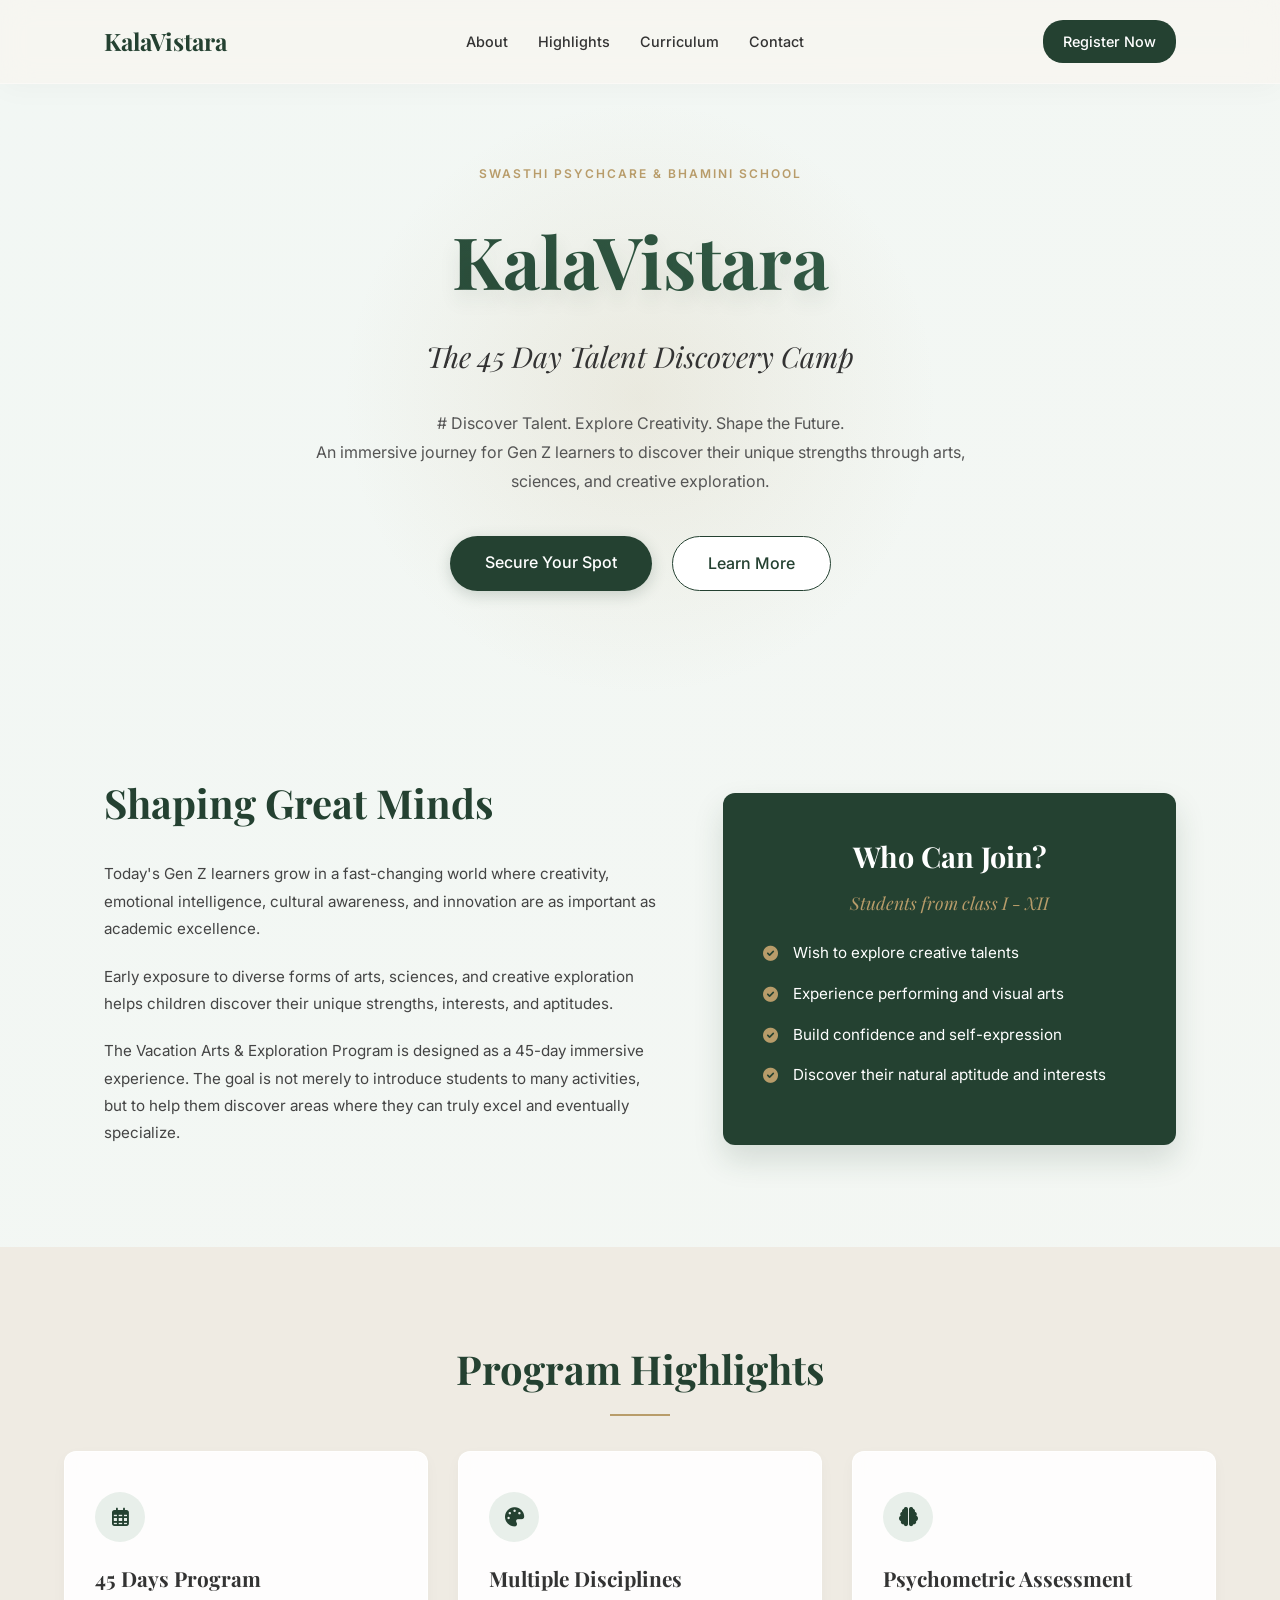
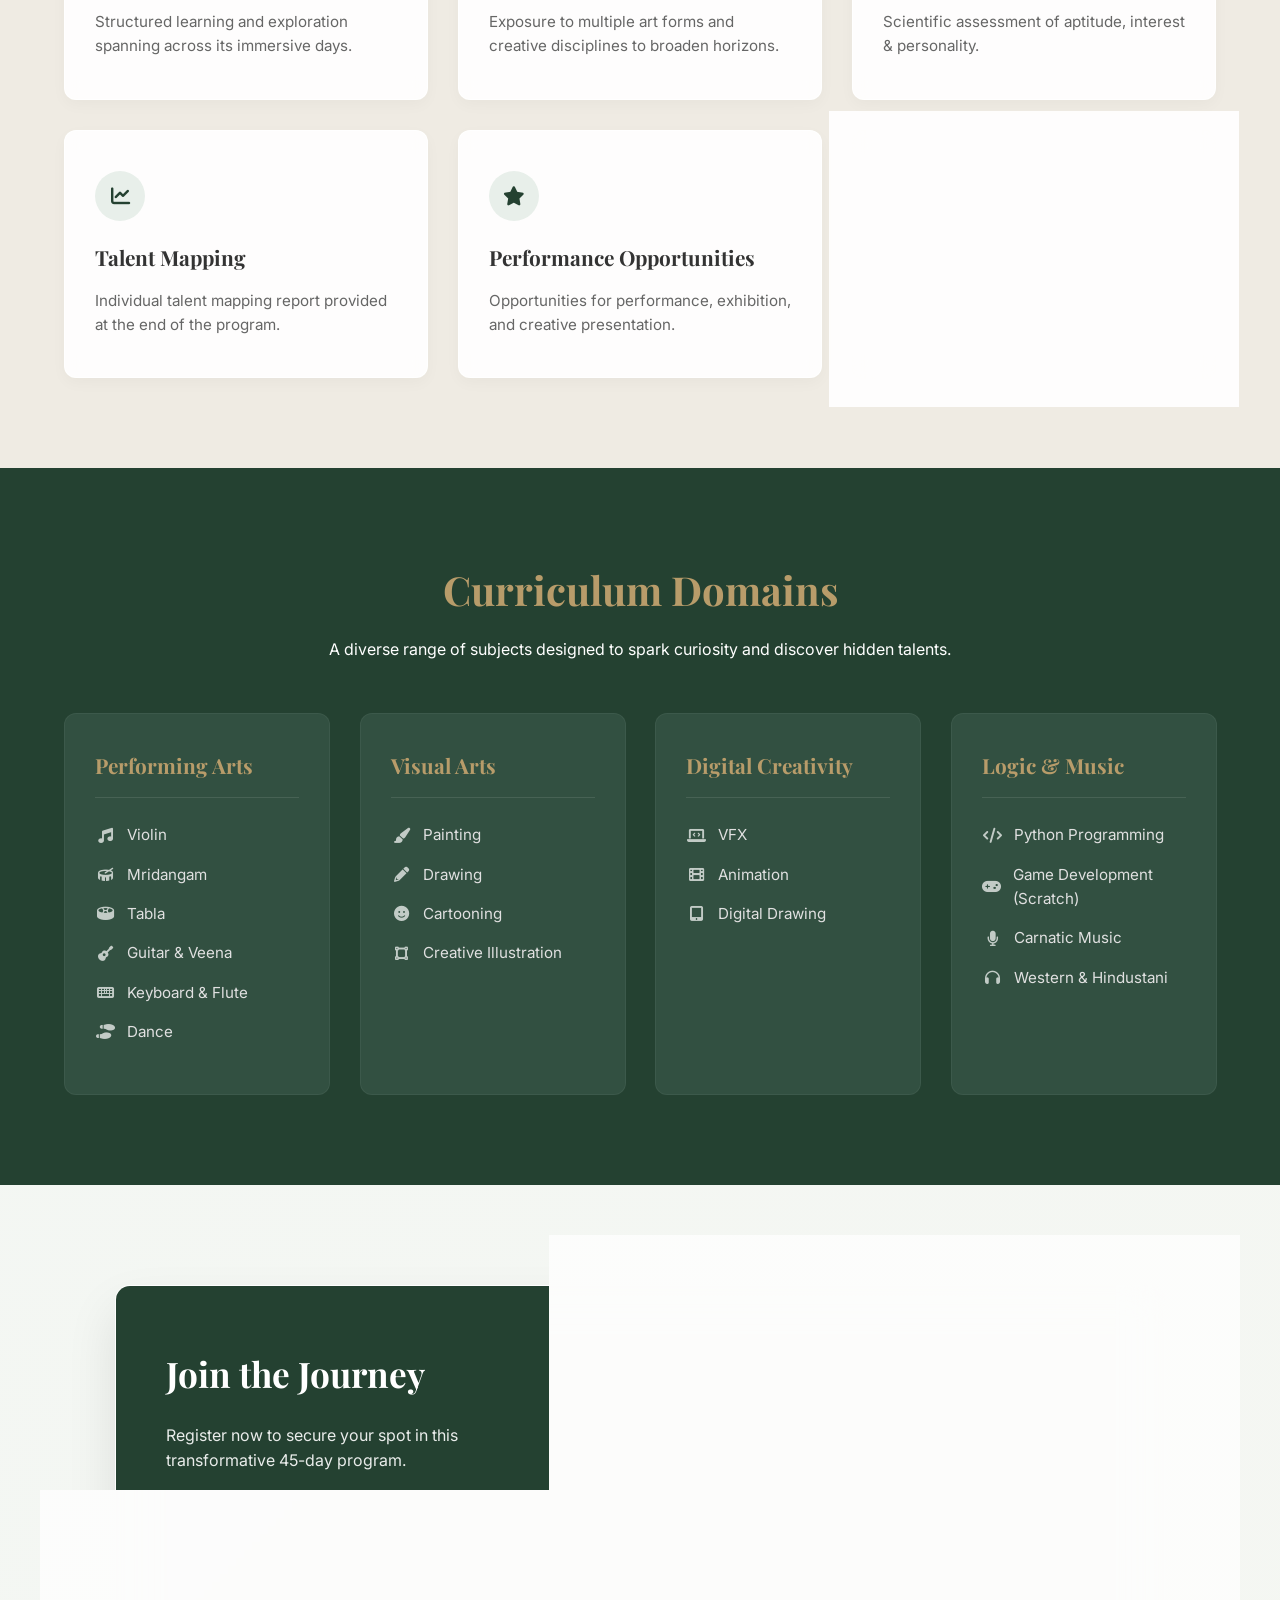
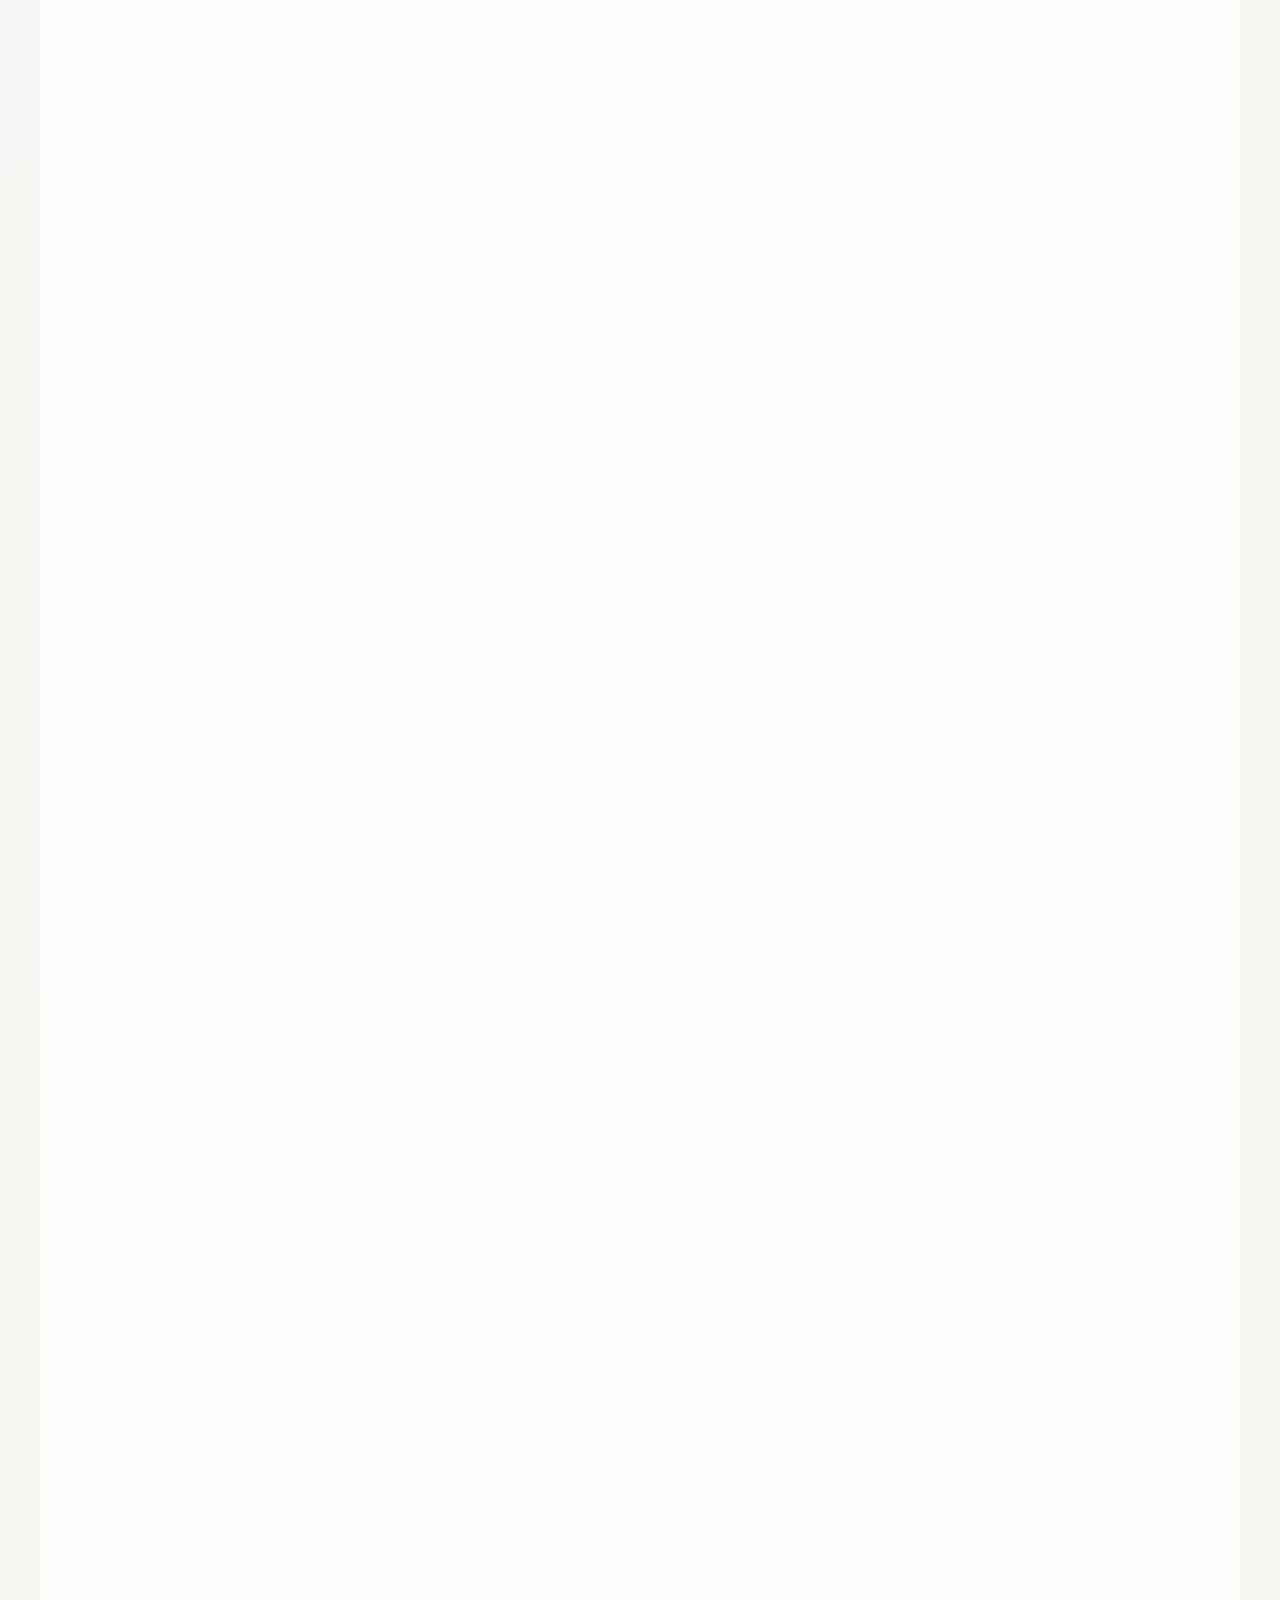
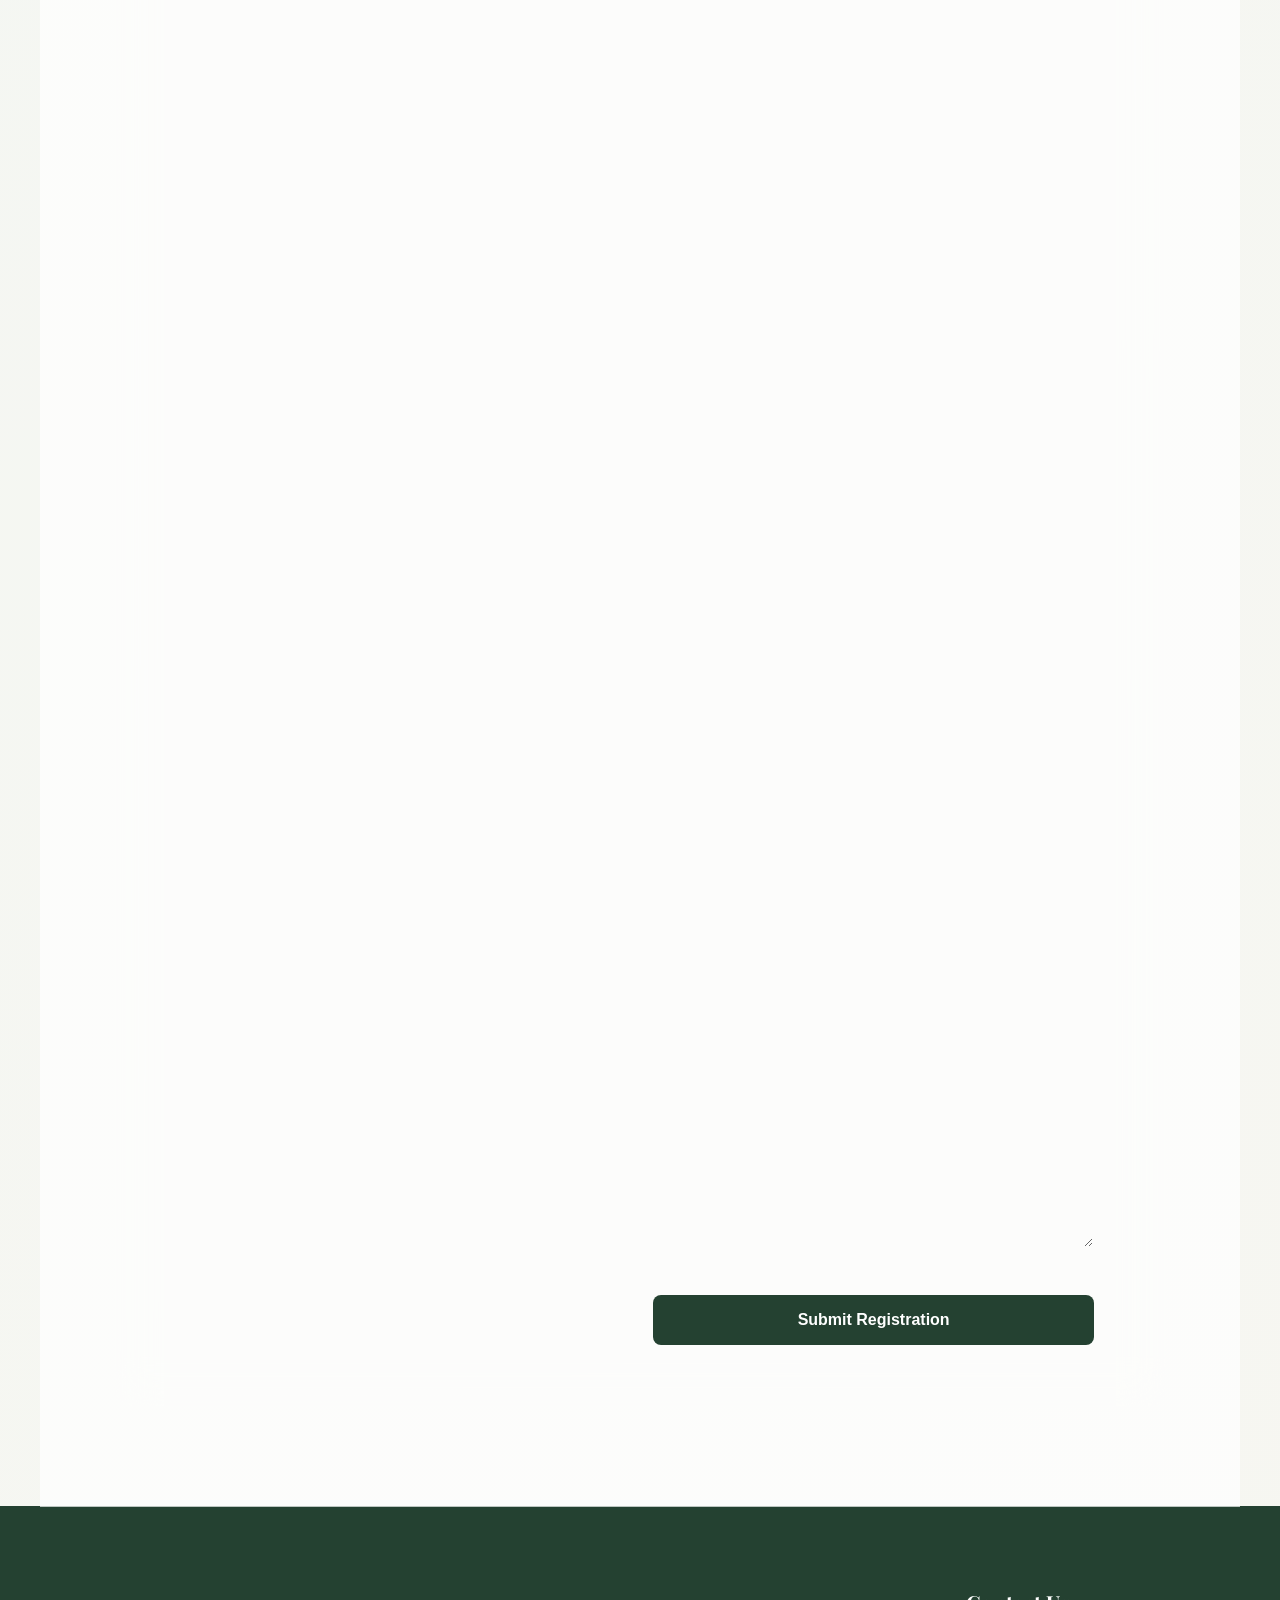
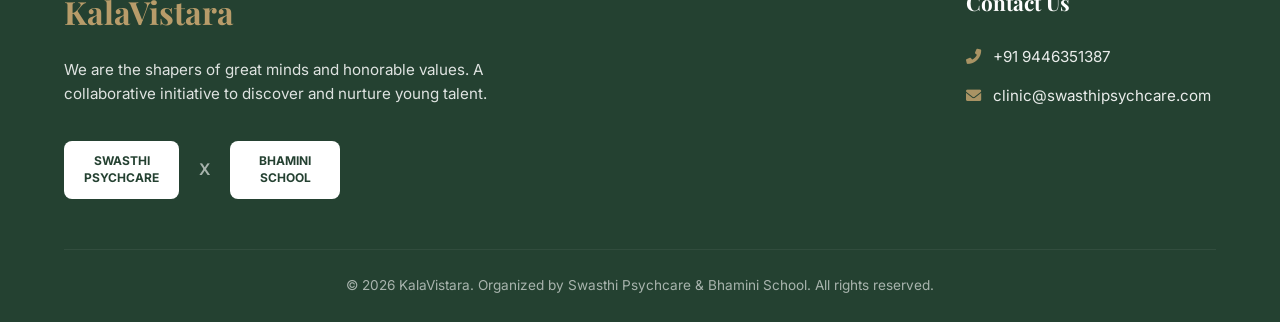
==== kalavistara.html @ 25999576 "added kalavistara registrationj" ====
<!DOCTYPE html>
<html lang="en">

<head>
    <meta charset="UTF-8">
    <meta name="viewport" content="width=device-width, initial-scale=1.0">
    <title>KalaVistara | Talent Discovery Camp</title>
    <link rel="stylesheet" href="style.css">
    <link rel="stylesheet" href="kalavistara.css">
    <link rel="stylesheet" href="premium.css">
    <link
        href="https://fonts.googleapis.com/css2?family=Playfair+Display:italic,wght@0,700;1,700&family=Inter:wght@400;500;600&display=swap"
        rel="stylesheet">
    <link rel="stylesheet" href="https://cdnjs.cloudflare.com/ajax/libs/font-awesome/6.0.0/css/all.min.css">
    <!-- AOS CSS -->
    <link href="https://unpkg.com/aos@2.3.1/dist/aos.css" rel="stylesheet">
</head>

<body>

    <!-- Header -->
    <header class="kv-header" data-aos="fade-down" data-aos-duration="800">
        <div class="kv-nav-container">
            <a href="/home" class="kv-logo" style="text-decoration: none;">KalaVistara</a>
            <nav class="kv-nav-links">
                <a href="#about">About</a>
                <a href="#highlights">Highlights</a>
                <a href="#curriculum">Curriculum</a>
                <a href="#contact">Contact</a>
            </nav>
            <a href="#register" class="kv-register-btn">Register Now</a>
        </div>
    </header>

    <!-- Hero Section -->
    <section class="kv-hero">
        <div class="kv-hero-content" data-aos="zoom-out" data-aos-duration="1500">
            <p class="kv-subtitle-small">SWASTHI PSYCHCARE & BHAMINI SCHOOL</p>
            <h1 class="kv-title">KalaVistara</h1>
            <p class="kv-subtitle">The 45 Day Talent Discovery Camp</p>
            <p class="kv-description">
                # Discover Talent. Explore Creativity. Shape the Future.<br>
                An immersive journey for Gen Z learners to discover their unique strengths through arts, sciences, and
                creative exploration.
            </p>
            <div class="kv-hero-buttons">
                <a href="#register" class="kv-btn-primary">Secure Your Spot</a>
                <a href="#about" class="kv-btn-secondary">Learn More</a>
            </div>
        </div>
    </section>

    <!-- Shaping Great Minds & Who Can Join -->
    <section id="about" class="kv-about-section">
        <div class="kv-about-text" data-aos="fade-right" data-aos-duration="1000">
            <h2>Shaping Great Minds</h2>
            <p>Today's Gen Z learners grow in a fast-changing world where creativity, emotional intelligence, cultural
                awareness, and innovation are as important as academic excellence.</p>
            <p>Early exposure to diverse forms of arts, sciences, and creative exploration helps children discover their
                unique strengths, interests, and aptitudes.</p>
            <p>The Vacation Arts & Exploration Program is designed as a 45-day immersive experience. The goal is not
                merely to introduce students to many activities, but to help them discover areas where they can truly
                excel and eventually specialize.</p>
        </div>
        <div class="kv-who-can-join" data-aos="fade-left" data-aos-duration="1000">
            <h3>Who Can Join?</h3>
            <p class="kv-italic-subtitle">Students from class I - XII</p>
            <ul class="kv-checklist">
                <li><i class="fas fa-check-circle"></i> Wish to explore creative talents</li>
                <li><i class="fas fa-check-circle"></i> Experience performing and visual arts</li>
                <li><i class="fas fa-check-circle"></i> Build confidence and self-expression</li>
                <li><i class="fas fa-check-circle"></i> Discover their natural aptitude and interests</li>
            </ul>
        </div>
    </section>

    <!-- Program Highlights -->
    <section id="highlights" class="kv-highlights-section">
        <h2 data-aos="fade-up">Program Highlights</h2>
        <div class="kv-highlights-grid">
            <div class="kv-highlight-card" data-aos="fade-up" data-aos-delay="100" data-aos-duration="800">
                <div class="kv-icon"><i class="far fa-calendar-alt"></i></div>
                <h4>45 Days Program</h4>
                <p>Structured learning and exploration spanning across its immersive days.</p>
            </div>
            <div class="kv-highlight-card" data-aos="fade-up" data-aos-delay="200" data-aos-duration="800">
                <div class="kv-icon"><i class="fas fa-palette"></i></div>
                <h4>Multiple Disciplines</h4>
                <p>Exposure to multiple art forms and creative disciplines to broaden horizons.</p>
            </div>
            <div class="kv-highlight-card" data-aos="fade-up" data-aos-delay="300" data-aos-duration="800">
                <div class="kv-icon"><i class="fas fa-brain"></i></div>
                <h4>Psychometric Assessment</h4>
                <p>Scientific assessment of aptitude, interest & personality.</p>
            </div>
            <div class="kv-highlight-card" data-aos="fade-up" data-aos-delay="400" data-aos-duration="800">
                <div class="kv-icon"><i class="fas fa-chart-line"></i></div>
                <h4>Talent Mapping</h4>
                <p>Individual talent mapping report provided at the end of the program.</p>
            </div>
            <div class="kv-highlight-card" data-aos="fade-up" data-aos-delay="500" data-aos-duration="800">
                <div class="kv-icon"><i class="fas fa-star"></i></div>
                <h4>Performance Opportunities</h4>
                <p>Opportunities for performance, exhibition, and creative presentation.</p>
            </div>
            <div class="kv-highlight-card" data-aos="fade-up" data-aos-delay="600" data-aos-duration="800">
                <div class="kv-icon"><i class="fas fa-user-tie"></i></div>
                <h4>Expert Trainers</h4>
                <p>Learn from experienced professionals in their respective fields.</p>
            </div>
        </div>
    </section>

    <!-- Curriculum Domains -->
    <section id="curriculum" class="kv-curriculum-section">
        <h2 data-aos="fade-down">Curriculum Domains</h2>
        <p class="kv-curriculum-desc" data-aos="fade-in" data-aos-delay="200">A diverse range of subjects designed to
            spark curiosity and discover hidden
            talents.</p>

        <div class="kv-curriculum-grid">
            <div class="kv-curriculum-card" data-aos="flip-left" data-aos-delay="100" data-aos-duration="1000">
                <h4>Performing Arts</h4>
                <ul>
                    <li><i class="fas fa-music"></i> Violin</li>
                    <li><i class="fas fa-drum"></i> Mridangam</li>
                    <li><i class="fas fa-drum-steelpan"></i> Tabla</li>
                    <li><i class="fas fa-guitar"></i> Guitar & Veena</li>
                    <li><i class="fas fa-keyboard"></i> Keyboard & Flute</li>
                    <li><i class="fas fa-shoe-prints"></i> Dance</li>
                </ul>
            </div>
            <div class="kv-curriculum-card" data-aos="flip-left" data-aos-delay="300" data-aos-duration="1000">
                <h4>Visual Arts</h4>
                <ul>
                    <li><i class="fas fa-paint-brush"></i> Painting</li>
                    <li><i class="fas fa-pencil-alt"></i> Drawing</li>
                    <li><i class="fas fa-smile"></i> Cartooning</li>
                    <li><i class="fas fa-vector-square"></i> Creative Illustration</li>
                </ul>
            </div>
            <div class="kv-curriculum-card" data-aos="flip-left" data-aos-delay="500" data-aos-duration="1000">
                <h4>Digital Creativity</h4>
                <ul>
                    <li><i class="fas fa-laptop-code"></i> VFX</li>
                    <li><i class="fas fa-film"></i> Animation</li>
                    <li><i class="fas fa-tablet-alt"></i> Digital Drawing</li>
                </ul>
            </div>
            <div class="kv-curriculum-card" data-aos="flip-left" data-aos-delay="700" data-aos-duration="1000">
                <h4>Logic & Music</h4>
                <ul>
                    <li><i class="fas fa-code"></i> Python Programming</li>
                    <li><i class="fas fa-gamepad"></i> Game Development (Scratch)</li>
                    <li><i class="fas fa-microphone"></i> Carnatic Music</li>
                    <li><i class="fas fa-headphones"></i> Western & Hindustani</li>
                </ul>
            </div>
        </div>
    </section>

    <!-- Join the Journey / Registration Form -->
    <section id="register" class="kv-registration-section">
        <div class="kv-registration-container" data-aos="zoom-in-up" data-aos-duration="1200">
            <div class="kv-join-journey">
                <h2>Join the Journey</h2>
                <p>Register now to secure your spot in this transformative 45-day program.</p>

                <div class="kv-info-item">
                    <div class="kv-info-icon"><i class="fas fa-qrcode"></i></div>
                    <div>
                        <strong>Scan to Register</strong>
                        <p>Use the QR code or fill the form below.</p>
                    </div>
                </div>

                <div class="kv-info-item">
                    <div class="kv-info-icon"><i class="fas fa-map-marker-alt"></i></div>
                    <div>
                        <strong>The Campus</strong>
                        <p>Swasthi Psychcare & Bhamini School</p>
                    </div>
                </div>
            </div>

            <div class="kv-form-container" id="form-wrapper">
                <h3>Registration Form</h3>

                <!-- Success Message Display (Hidden by default) -->
                <div id="success-card" class="kv-success-card" style="display: none;">
                    <div class="success-icon-wrapper">
                        <i class="fas fa-check-circle"></i>
                    </div>
                    <h4>Registration Successful!</h4>
                    <p>Welcome to KalaVistara. Your talent discovery journey begins soon.</p>

                    <div class="whatsapp-invite">
                        <p><strong>Next Step:</strong> Please join our official WhatsApp group for important updates,
                            schedule announcements, and mentor communication.</p>
                        <a href="https://chat.whatsapp.com/ITK1r3IL9747j78fWuQsP8" target="_blank"
                            class="kv-btn-whatsapp">
                            <i class="fab fa-whatsapp"></i> Join WhatsApp Group
                        </a>
                    </div>
                </div>

                <form id="kv-register-form">

                    <h4 class="form-section-title">Student Details</h4>

                    <div class="form-group">
                        <label>Student Name *</label>
                        <input type="text" name="studentName" placeholder="Enter full name" required>
                    </div>
                    <div class="form-group">
                        <label>Class / Grade (I - XII) *</label>
                        <select name="studentClass" required>
                            <option value="">Select Class</option>
                            <option value="I - IV">Class I - IV</option>
                            <option value="V - VIII">Class V - VIII</option>
                            <option value="IX - XII">Class IX - XII</option>
                        </select>
                    </div>
                    <div class="form-group">
                        <label>School Name *</label>
                        <input type="text" name="schoolName" placeholder="Enter school name" required>
                    </div>

                    <div class="form-row">
                        <div class="form-group half">
                            <label>Age *</label>
                            <input type="number" name="studentAge" placeholder="Enter age" min="5" max="18" required>
                        </div>
                        <div class="form-group half">
                            <label>Gender *</label>
                            <select name="studentGender" required>
                                <option value="">Select Gender</option>
                                <option value="Male">Male</option>
                                <option value="Female">Female</option>
                                <option value="Other">Other</option>
                            </select>
                        </div>
                    </div>

                    <div class="form-group">
                        <label>Student's Interests (Select all that apply) *</label>
                        <div class="interests-container">

                            <!-- Performing Arts -->
                            <div class="interest-category">
                                <h6>Performing Arts</h6>
                                <div class="interest-grid">
                                    <label class="interest-card">
                                        <input type="checkbox" name="interests" value="Violin">
                                        <i class="fas fa-music icon"></i>
                                        <span>Violin</span>
                                    </label>
                                    <label class="interest-card">
                                        <input type="checkbox" name="interests" value="Mridangam">
                                        <i class="fas fa-drum icon"></i>
                                        <span>Mridangam</span>
                                    </label>
                                    <label class="interest-card">
                                        <input type="checkbox" name="interests" value="Tabla">
                                        <i class="fas fa-drum-steelpan icon"></i>
                                        <span>Tabla</span>
                                    </label>
                                    <label class="interest-card">
                                        <input type="checkbox" name="interests" value="Guitar & Veena">
                                        <i class="fas fa-guitar icon"></i>
                                        <span>Guitar & Veena</span>
                                    </label>
                                    <label class="interest-card">
                                        <input type="checkbox" name="interests" value="Keyboard & Flute">
                                        <i class="fas fa-keyboard icon"></i>
                                        <span>Keyboard & Flute</span>
                                    </label>
                                    <label class="interest-card">
                                        <input type="checkbox" name="interests" value="Dance">
                                        <i class="fas fa-shoe-prints icon"></i>
                                        <span>Dance</span>
                                    </label>
                                </div>
                            </div>

                            <!-- Visual Arts -->
                            <div class="interest-category">
                                <h6>Visual Arts</h6>
                                <div class="interest-grid">
                                    <label class="interest-card">
                                        <input type="checkbox" name="interests" value="Painting">
                                        <i class="fas fa-paint-brush icon"></i>
                                        <span>Painting</span>
                                    </label>
                                    <label class="interest-card">
                                        <input type="checkbox" name="interests" value="Drawing">
                                        <i class="fas fa-pencil-alt icon"></i>
                                        <span>Drawing</span>
                                    </label>
                                    <label class="interest-card">
                                        <input type="checkbox" name="interests" value="Cartooning">
                                        <i class="fas fa-smile icon"></i>
                                        <span>Cartooning</span>
                                    </label>
                                    <label class="interest-card">
                                        <input type="checkbox" name="interests" value="Creative Illustration">
                                        <i class="fas fa-vector-square icon"></i>
                                        <span>Illustration</span>
                                    </label>
                                </div>
                            </div>

                            <!-- Digital Creativity -->
                            <div class="interest-category">
                                <h6>Digital Creativity</h6>
                                <div class="interest-grid">
                                    <label class="interest-card">
                                        <input type="checkbox" name="interests" value="VFX">
                                        <i class="fas fa-laptop-code icon"></i>
                                        <span>VFX</span>
                                    </label>
                                    <label class="interest-card">
                                        <input type="checkbox" name="interests" value="Animation">
                                        <i class="fas fa-film icon"></i>
                                        <span>Animation</span>
                                    </label>
                                    <label class="interest-card">
                                        <input type="checkbox" name="interests" value="Digital Drawing">
                                        <i class="fas fa-tablet-alt icon"></i>
                                        <span>Digital Drawing</span>
                                    </label>
                                </div>
                            </div>

                            <!-- Logic & Music -->
                            <div class="interest-category">
                                <h6>Logic & Music</h6>
                                <div class="interest-grid">
                                    <label class="interest-card">
                                        <input type="checkbox" name="interests" value="Python Programming">
                                        <i class="fas fa-code icon"></i>
                                        <span>Python</span>
                                    </label>
                                    <label class="interest-card">
                                        <input type="checkbox" name="interests" value="Game Development">
                                        <i class="fas fa-gamepad icon"></i>
                                        <span>Game Dev</span>
                                    </label>
                                    <label class="interest-card">
                                        <input type="checkbox" name="interests" value="Carnatic Music">
                                        <i class="fas fa-microphone icon"></i>
                                        <span>Carnatic</span>
                                    </label>
                                    <label class="interest-card">
                                        <input type="checkbox" name="interests" value="Western & Hindustani">
                                        <i class="fas fa-headphones icon"></i>
                                        <span>Hindustani</span>
                                    </label>
                                </div>
                            </div>

                        </div>
                    </div>

                    <div class="form-group">
                        <label>Student's Address *</label>
                        <textarea name="studentAddress" id="studentAddress" rows="3" placeholder="Enter full address"
                            required></textarea>
                    </div>

                    <hr class="form-divider">

                    <h4 class="form-section-title">Parent / Guardian Details</h4>

                    <div class="form-group">
                        <label>Parent/Guardian Name *</label>
                        <input type="text" name="parentName" placeholder="Enter parent name" required>
                    </div>
                    <div class="form-group">
                        <label>Relationship to Student *</label>
                        <input type="text" name="parentRelation" placeholder="e.g., Mother, Father, Uncle" required>
                    </div>
                    <div class="form-row">
                        <div class="form-group half">
                            <label>Phone Number *</label>
                            <input type="tel" name="parentPhone" placeholder="+91" required>
                        </div>
                        <div class="form-group half">
                            <label>Email Address</label>
                            <input type="email" name="parentEmail" placeholder="email@example.com">
                        </div>
                    </div>

                    <h5 class="sub-label">Emergency Contact</h5>
                    <div class="form-row">
                        <div class="form-group third">
                            <label>Name</label>
                            <input type="text" name="emergencyName" placeholder="Name" required>
                        </div>
                        <div class="form-group third">
                            <label>Relation</label>
                            <input type="text" name="emergencyRelation" placeholder="Relation" required>
                        </div>
                        <div class="form-group third">
                            <label>Phone</label>
                            <input type="tel" name="emergencyPhone" placeholder="Number" required>
                        </div>
                    </div>

                    <div class="form-group">
                        <label>Parent's Address *</label>
                        <div class="checkbox-single">
                            <label><input type="checkbox" id="sameAddressCheck"> <i>Same as Student Address</i></label>
                        </div>
                        <textarea name="parentAddress" id="parentAddress" rows="3" placeholder="Enter full address"
                            required></textarea>
                    </div>

                    <div class="form-group">
                        <label>Note to Mentors (Optional)</label>
                        <textarea name="parentNote" rows="2"
                            placeholder="Anything specific you want the mentors to know about your child?"></textarea>
                    </div>

                    <button type="submit" class="kv-submit-btn" id="submitBtn">Submit Registration</button>
                </form>
            </div>
        </div>
    </section>

    <!-- Google Sheets Scripts & Same Address Logic -->
    <script>
        // Handle "Same as Student Address" checkbox
        const studentAddress = document.getElementById('studentAddress');
        const parentAddress = document.getElementById('parentAddress');
        const sameAddressCheck = document.getElementById('sameAddressCheck');

        sameAddressCheck.addEventListener('change', function () {
            if (this.checked) {
                parentAddress.value = studentAddress.value;
                parentAddress.readOnly = true;
                parentAddress.style.backgroundColor = '#f5f5f5';
            } else {
                parentAddress.value = '';
                parentAddress.readOnly = false;
                parentAddress.style.backgroundColor = '';
            }
        });

        // Update address if checkbox is checked and student address changes
        studentAddress.addEventListener('input', function () {
            if (sameAddressCheck.checked) {
                parentAddress.value = this.value;
            }
        });

        // Form Submission to Google Apps Script Web App
        const scriptURL = 'https://script.google.com/macros/s/AKfycbwJCXYWMW0-jFp9ga2NM2Ny-iul0MI1_UIIMc0G-DScCipjs-TWCufFBLuX66pvkBM/exec'; // User needs to replace this
        const form = document.getElementById('kv-register-form');
        const submitBtn = document.getElementById('submitBtn');

        form.addEventListener('submit', e => {
            e.preventDefault();

            // Basic check to ensure at least one interest is checked
            const checkboxes = document.querySelectorAll('input[name="interests"]:checked');
            if (checkboxes.length === 0) {
                alert("Please select at least one interest.");
                return;
            }

            submitBtn.textContent = 'Submitting...';
            submitBtn.disabled = true;
            submitBtn.style.backgroundColor = '#8c8c8c';

            fetch(scriptURL, { method: 'POST', body: new FormData(form) })
                .then(response => {
                    // Hide the form and the main header text
                    form.style.display = 'none';
                    document.querySelector('#form-wrapper h3').style.display = 'none';

                    // Show the success card with a smooth fade in
                    const successCard = document.getElementById('success-card');
                    successCard.style.display = 'flex';
                    successCard.style.animation = 'fadeInUp 0.8s ease forwards';

                    form.reset();
                    submitBtn.textContent = 'Submit Registration';
                    submitBtn.disabled = false;
                    submitBtn.style.backgroundColor = '';
                    parentAddress.readOnly = false;
                    parentAddress.style.backgroundColor = '';
                })
                .catch(error => {
                    console.error('Error!', error.message);
                    alert('There was an error submitting the form. Please try again.');
                    submitBtn.textContent = 'Submit Registration';
                    submitBtn.disabled = false;
                    submitBtn.style.backgroundColor = '';
                });
        });
    </script>

    <!-- Footer -->
    <footer id="contact" class="kv-footer">
        <div class="kv-footer-content">
            <div class="kv-footer-left">
                <h2>KalaVistara</h2>
                <p>We are the shapers of great minds and honorable values. A collaborative initiative to discover and
                    nurture young talent.</p>
                <div class="kv-logos">
                    <div class="kv-footer-logo-box">SWASTHI<br>PSYCHCARE</div>
                    <span class="kv-cross">X</span>
                    <div class="kv-footer-logo-box">BHAMINI<br>SCHOOL</div>
                </div>
            </div>
            <div class="kv-footer-right">
                <h3>Contact Us</h3>
                <p><i class="fas fa-phone-alt"></i> +91 9446351387</p>
                <p><i class="fas fa-envelope"></i> clinic@swasthipsychcare.com</p>
            </div>
        </div>
        <div class="kv-footer-bottom">
            <p>&copy; 2026 KalaVistara. Organized by Swasthi Psychcare & Bhamini School. All rights reserved.</p>
        </div>
    </footer>

    <!-- AOS JS -->
    <script src="https://unpkg.com/aos@2.3.1/dist/aos.js"></script>
    <script>
        AOS.init({
            once: true,
            offset: 50,
        });
    </script>
</body>

</html>
---- style.css ----
/* 1. Global Resets & Accessibility */
html {
    scroll-behavior: smooth;
}
* {
    margin: 0;
    padding: 0;
    box-sizing: border-box;
    -webkit-tap-highlight-color: transparent;
}

*:focus {
    outline: none;
}

body {
    font-family: 'Inter', sans-serif;
    background-color: #FDFCF8;
    color: #334139;
    line-height: 1.6;
}

/* 2. Navbar Styling */
.navbar {
    background-color: rgba(253, 252, 248, 0.85); /* Semi-transparent */
    backdrop-filter: blur(12px); /* Glassmorphism effect */
    -webkit-backdrop-filter: blur(12px);
    padding: 15px 0;
    position: sticky;
    top: 0;
    z-index: 1000;
    border-bottom: 1px solid rgba(85, 107, 47, 0.08);
    transition: all 0.3s ease;
}

.nav-container {
    max-width: 1200px;
    margin: 0 auto;
    display: flex;
    justify-content: space-between;
    align-items: center;
    padding: 0 5%;
}

.logo-img {
    height: 50px; /* Adjust based on your png shape */
    width: auto;
    display: block;
}

.nav-links {
    display: flex;
    list-style: none;
    gap: 30px;
}

.nav-item {
    text-decoration: none;
    color: #334139;
    font-weight: 500;
    font-size: 0.95rem;
    transition: color 0.3s ease;
}

.nav-item:hover {
    color: #556B2F;
}

.book-btn {
    background-color: #556B2F;
    color: #FDFCF8;
    border: none;
    padding: 10px 24px;
    border-radius: 50px;
    font-weight: 500;
    cursor: pointer;
    position: relative;
    overflow: hidden;
    transition: all 0.3s cubic-bezier(0.25, 0.8, 0.25, 1);
    box-shadow: 0 4px 15px rgba(85, 107, 47, 0.2);
}

.book-btn::after {
    content: '';
    position: absolute;
    top: 0;
    left: -100%;
    width: 50%;
    height: 100%;
    background: linear-gradient(to right, rgba(255,255,255,0) 0%, rgba(255,255,255,0.3) 50%, rgba(255,255,255,0) 100%);
    transform: skewX(-25deg);
    transition: all 0.5s ease;
}

.book-btn:hover {
    background-color: #3e4f22;
    transform: translateY(-2px);
    box-shadow: 0 6px 20px rgba(85, 107, 47, 0.35);
}

.book-btn:hover::after {
    left: 150%;
}

.book-btn:active {
    transform: translateY(1px);
    box-shadow: 0 2px 10px rgba(85, 107, 47, 0.2);
}

/* 3. Hero Section & Watermark */
.hero {
    position: relative;
    text-align: center;
    padding: 120px 10%;
    overflow: hidden;
}

.hero::before {
    content: "";
    position: absolute;
    top: 50%;
    left: 50%;
    transform: translate(-50%, -50%);
    width: 400px;
    height: 400px;
    background-image: url("swasthi.png"); /* This is your watermark logo */
    background-size: contain;
    background-repeat: no-repeat;
    background-position: center;
    opacity: 0.05; /* Keep this low so text is readable */
    z-index: -1;
    animation: slowFloat 8s ease-in-out infinite;
}

@keyframes slowFloat {
    0% { transform: translate(-50%, -50%) scale(1); opacity: 0.05; }
    50% { transform: translate(-50%, -52%) scale(1.05); opacity: 0.07; }
    100% { transform: translate(-50%, -50%) scale(1); opacity: 0.05; }
}

h1 {
    font-family: 'Playfair Display', serif;
    font-size: 3.5rem;
    margin-bottom: 1rem;
}

.accent {
    color: #556B2F;
    font-style: italic;
}

/* 4. Services Section */
.services-container {
    display: flex;
    justify-content: center;
    gap: 2rem;
    padding: 60px 10%;
    flex-wrap: wrap; /* Important for mobile */
}

.service-card {
    background: white;
    padding: 30px;
    border-radius: 15px;
    box-shadow: 0 4px 20px rgba(0,0,0,0.04);
    width: 280px;
    text-align: center;
    cursor: pointer;
    transition: all 0.4s cubic-bezier(0.165, 0.84, 0.44, 1);
    border: 1px solid rgba(85, 107, 47, 0.05);
    position: relative;
    z-index: 1;
}

.service-card:hover {
    transform: translateY(-8px) scale(1.02);
    border-color: rgba(85, 107, 47, 0.3);
    box-shadow: 0 15px 35px rgba(85, 107, 47, 0.1);
    z-index: 2;
}

.icon {
    font-size: 2.5rem;
    display: block;
    margin-bottom: 1rem;
    transition: transform 0.4s cubic-bezier(0.34, 1.56, 0.64, 1);
}

.service-card:hover .icon {
    transform: scale(1.2) rotate(5deg);
}

/* 5. Footer */
.footer {
    background-color: #334139;
    color: #FDFCF8;
    padding: 60px 10% 20px 10%;
}

.footer-content {
    display: flex;
    flex-direction: column;
    align-items: center;
    gap: 30px;
}

.footer-info h4 {
    font-family: 'Playfair Display', serif;
    font-size: 1.5rem;
    margin-bottom: 15px;
}

.footer-bottom {
    border-top: 1px solid rgba(253, 252, 248, 0.1);
    width: 100%;
    padding-top: 20px;
    text-align: center;
    font-size: 0.8rem;
    opacity: 0.6;
}

/* 6. Responsive */
@media (max-width: 768px) {
    .nav-links { display: none; }
    h1 { font-size: 2.5rem; }
}

/* Contact Section */
.contact-section {
    padding: 100px 10%;
    background-color: #FDFCF8;
}

.contact-container {
    display: flex;
    gap: 80px;
    max-width: 1100px;
    margin: 0 auto;
    flex-wrap: wrap; /* Stacks on mobile */
}

.contact-info {
    flex: 1;
    min-width: 300px;
}

.contact-info h2 {
    font-family: 'Playfair Display', serif;
    font-size: 2.5rem;
    margin-bottom: 20px;
    color: #334139;
}

.contact-details {
    margin-top: 40px;
}

.detail-item {
    margin-bottom: 25px;
}

.detail-item strong {
    display: block;
    color: #556B2F;
    margin-bottom: 5px;
    text-transform: uppercase;
    font-size: 0.8rem;
    letter-spacing: 1px;
}

/* The Form */
.contact-form {
    flex: 1;
    min-width: 300px;
    display: flex;
    flex-direction: column;
    gap: 15px;
    background: white;
    padding: 40px;
    border-radius: 20px;
    box-shadow: 0 10px 30px rgba(51, 65, 57, 0.05);
}

.contact-form input, 
.contact-form textarea {
    padding: 15px;
    border: 1px solid rgba(85, 107, 47, 0.2);
    border-radius: 10px;
    font-family: inherit;
    background-color: #FDFCF8;
}

.contact-form input:focus, 
.contact-form textarea:focus {
    border-color: #556B2F;
    background-color: white;
}

.submit-btn {
    background-color: #556B2F;
    color: white;
    padding: 15px;
    border: none;
    border-radius: 10px;
    cursor: pointer;
    font-weight: 500;
    transition: 0.3s;
}

.submit-btn:hover {
    background-color: #3e4f22;
    transform: translateY(-2px);
}

a{
    text-decoration:none;
    color:inherit;
}
---- kalavistara.css ----
/* KalaVistara Specific Styles */

:root {
    --kv-bg: #F8F6F0; /* Lighter beige */
    --kv-dark-green: #244131;
    --kv-gold: #B89C6A;
    --kv-text: #333333;
    --kv-white: #FFFFFF;
}

body {
    background-color: var(--kv-bg);
    color: var(--kv-text);
}

/* Header */
.kv-header {
    background-color: var(--kv-bg);
    padding: 20px 0;
    position: sticky;
    top: 0;
    z-index: 1000;
}

.kv-nav-container {
    max-width: 1200px;
    margin: 0 auto;
    display: flex;
    justify-content: space-between;
    align-items: center;
    padding: 0 5%;
}

.kv-logo {
    font-family: 'Playfair Display', serif;
    font-size: 1.5rem;
    font-weight: 700;
    color: var(--kv-dark-green);
}

.kv-nav-links {
    display: flex;
    gap: 30px;
}

.kv-nav-links a {
    text-decoration: none;
    color: var(--kv-text);
    font-size: 0.9rem;
    font-weight: 500;
    transition: color 0.3s;
}

.kv-nav-links a:hover {
    color: var(--kv-dark-green);
}

.kv-register-btn {
    background-color: var(--kv-dark-green);
    color: var(--kv-white);
    padding: 10px 20px;
    border-radius: 20px;
    text-decoration: none;
    font-weight: 500;
    font-size: 0.9rem;
    transition: 0.3s;
}
.kv-register-btn:hover {
    background-color: #1a3024;
}

/* Hero Section */
.kv-hero {
    position: relative;
    text-align: center;
    padding: 80px 5% 120px;
    background-color: var(--kv-bg);
}

.kv-subtitle-small {
    font-size: 0.75rem;
    font-weight: 600;
    color: var(--kv-gold);
    letter-spacing: 2px;
    margin-bottom: 20px;
}

/* New Form Styles */
.form-section-title {
    font-family: 'Playfair Display', serif;
    font-size: 1.3rem;
    color: var(--kv-dark-green);
    margin: 30px 0 15px;
    padding-bottom: 10px;
    border-bottom: 1px solid rgba(36, 65, 49, 0.1);
}

.form-row {
    display: flex;
    gap: 15px;
}

.form-group.half {
    flex: 1;
}

.form-group.third {
    flex: 1;
}

.sub-label {
    font-size: 1rem;
    color: var(--kv-text);
    margin-bottom: 15px;
    margin-top: 10px;
}

.form-divider {
    border: 0;
    height: 1px;
    background-color: rgba(36, 65, 49, 0.1);
    margin: 30px 0;
}

/* Checkbox Styles */
.checkbox-group.interest-grid {
    display: grid;
    grid-template-columns: repeat(auto-fill, minmax(110px, 1fr)); /* Smaller min-size forces more columns */
    gap: 12px;
}

.interest-card {
    position: relative;
    border: 1px solid #e0e0e0;
    border-radius: 12px;
    padding: 15px 10px;
    text-align: center;
    cursor: pointer;
    transition: all 0.3s ease;
    background-color: var(--kv-white);
    display: flex;
    flex-direction: column;
    align-items: center;
    justify-content: center;
    gap: 10px;
    overflow: hidden;
}

/* Hide the actual checkbox */
.interest-card input[type="checkbox"] {
    position: absolute;
    opacity: 0;
    cursor: pointer;
    height: 100%; /* Make input cover whole card for broader click capture */
    width: 100%;
    top: 0;
    left: 0;
    z-index: 10;
}

/* The visual elements */
.interest-card .icon {
    font-size: 1.5rem;
    color: #888;
    transition: all 0.3s ease;
}

.interest-card span {
    font-size: 0.85rem;
    font-weight: 500;
    color: #555;
    transition: all 0.3s ease;
    line-height: 1.2;
}

/* Hover State */
.interest-card:hover {
    border-color: var(--kv-gold);
    transform: translateY(-2px);
    box-shadow: 0 4px 12px rgba(184, 156, 106, 0.1);
}

.interest-card:hover .icon {
    color: var(--kv-gold);
}

/* Selected State */
.interest-card:has(input[type="checkbox"]:checked) {
    border-color: var(--kv-dark-green);
    background-color: #E8EFEA;
    box-shadow: inset 0 0 0 1px var(--kv-dark-green), 0 4px 12px rgba(36, 65, 49, 0.1);
}

.interest-card:has(input[type="checkbox"]:checked) .icon {
    color: var(--kv-dark-green);
}

.interest-card:has(input[type="checkbox"]:checked) span {
    color: var(--kv-dark-green);
    font-weight: 600;
}

/* Fallback for browsers that don't support :has() - using the sibling selector up to the card */
.interest-card input[type="checkbox"]:checked ~ .icon {
    color: var(--kv-dark-green);
}

.interest-card input[type="checkbox"]:checked ~ span {
    color: var(--kv-dark-green);
    font-weight: 600;
}

/* Selected checkmark indicator */
.interest-card::after {
    content: '\f058'; /* FontAwesome check-circle */
    font-family: 'Font Awesome 6 Free';
    font-weight: 900;
    position: absolute;
    top: 8px;
    right: 8px;
    color: var(--kv-dark-green);
    font-size: 1rem;
    opacity: 0;
    transform: scale(0.5);
    transition: all 0.3s cubic-bezier(0.175, 0.885, 0.32, 1.275);
    z-index: 5;
}

.interest-card:has(input[type="checkbox"]:checked)::after {
    opacity: 1;
    transform: scale(1);
}

/* Fallback checkmark for non-has() browsers using an injected element in HTML (we'll modify that next if needed, but modern browsers support has) */

@media (max-width: 600px) {
    .interest-grid {
        grid-template-columns: repeat(3, 1fr); /* Force 3 columns on small screens */
    }
    
    .interest-card span {
        font-size: 0.75rem; /* Smaller text for compact cards */
    }
    .interest-card .icon {
        font-size: 1.2rem;
    }
}
@media (max-width: 400px) {
    .interest-grid {
        grid-template-columns: repeat(2, 1fr); /* Down to 2 on very small screens */
    }
}
.checkbox-group {
    display: grid;
    grid-template-columns: repeat(auto-fit, minmax(160px, 1fr));
    gap: 12px;
    margin-top: 10px;
}

.checkbox-group label,
.checkbox-single label {
    display: flex;
    align-items: flex-start;
    gap: 8px;
    font-size: 0.9rem;
    color: #444;
    cursor: pointer;
    font-weight: normal;
}

.checkbox-group input[type="checkbox"],
.checkbox-single input[type="checkbox"] {
    width: auto;
    margin-top: 3px;
    cursor: pointer;
}

.checkbox-single {
    margin-bottom: 15px;
}

textarea {
    width: 100%;
    padding: 14px 15px;
    border: 1px solid #e0e0e0;
    border-radius: 8px;
    font-family: inherit;
    font-size: 0.95rem;
    color: var(--kv-text);
    transition: 0.3s;
    resize: vertical;
}

textarea:focus {
    border-color: var(--kv-dark-green);
    outline: none;
}

@media (max-width: 600px) {
    .form-row {
        flex-direction: column;
        gap: 0;
    }
}

.kv-title {
    font-family: 'Playfair Display', serif;
    font-size: 4.5rem;
    color: var(--kv-dark-green);
    margin-bottom: 15px;
}

.kv-subtitle {
    font-family: 'Playfair Display', serif;
    font-size: 1.8rem;
    font-style: italic;
    color: var(--kv-text);
    margin-bottom: 30px;
    font-weight: 400;
}

.kv-description {
    max-width: 650px;
    margin: 0 auto 40px;
    line-height: 1.8;
    font-size: 1rem;
    color: #555;
}

.kv-hero-buttons {
    display: flex;
    justify-content: center;
    gap: 20px;
}

.kv-btn-primary {
    background-color: var(--kv-dark-green);
    color: var(--kv-white);
    padding: 14px 35px;
    border-radius: 30px;
    text-decoration: none;
    font-weight: 500;
    transition: 0.3s;
}

.kv-btn-primary:hover {
    background-color: #1a3024;
}

.kv-btn-secondary {
    background-color: var(--kv-white);
    color: var(--kv-dark-green);
    border: 1px solid var(--kv-dark-green);
    padding: 14px 35px;
    border-radius: 30px;
    text-decoration: none;
    font-weight: 500;
    transition: 0.3s;
}

.kv-btn-secondary:hover {
    background-color: var(--kv-dark-green);
    color: var(--kv-white);
}

/* About Section */
.kv-about-section {
    max-width: 1200px;
    margin: 0 auto;
    padding: 60px 5% 80px;
    display: flex;
    gap: 60px;
    align-items: center;
}

.kv-about-text {
    flex: 6;
}

.kv-about-text h2 {
    font-family: 'Playfair Display', serif;
    font-size: 2.5rem;
    color: var(--kv-dark-green);
    margin-bottom: 25px;
}

.kv-about-text p {
    margin-bottom: 20px;
    line-height: 1.8;
    color: #444;
    font-size: 0.95rem;
}

.kv-who-can-join {
    flex: 4;
    background-color: var(--kv-dark-green);
    color: var(--kv-white);
    padding: 40px;
    border-radius: 12px;
    box-shadow: 0 15px 30px rgba(36, 65, 49, 0.15);
}

.kv-who-can-join h3 {
    font-family: 'Playfair Display', serif;
    font-size: 1.8rem;
    text-align: center;
    margin-bottom: 10px;
}

.kv-italic-subtitle {
    font-family: 'Playfair Display', serif;
    font-style: italic;
    text-align: center;
    color: var(--kv-gold);
    margin-bottom: 25px;
    font-size: 1.1rem;
}

.kv-checklist {
    list-style: none;
    padding: 0;
}

.kv-checklist li {
    margin-bottom: 18px;
    display: flex;
    align-items: flex-start;
    gap: 15px;
    font-size: 0.95rem;
    line-height: 1.5;
}

.kv-checklist i {
    color: var(--kv-gold);
    margin-top: 4px;
}

/* Program Highlights */
.kv-highlights-section {
    background-color: #EFEBE3;
    padding: 90px 5%;
    text-align: center;
}

.kv-highlights-section h2 {
    font-family: 'Playfair Display', serif;
    font-size: 2.5rem;
    color: var(--kv-dark-green);
    margin-bottom: 50px;
    position: relative;
    display: inline-block;
}

.kv-highlights-section h2::after {
    content: '';
    position: absolute;
    bottom: -15px;
    left: 50%;
    transform: translateX(-50%);
    width: 60px;
    height: 2px;
    background-color: var(--kv-gold);
}

.kv-highlights-grid {
    max-width: 1200px;
    margin: 0 auto;
    display: grid;
    grid-template-columns: repeat(auto-fit, minmax(320px, 1fr));
    gap: 30px;
}

.kv-highlight-card {
    background-color: var(--kv-white);
    padding: 40px 30px;
    border-radius: 12px;
    text-align: left;
    box-shadow: 0 5px 15px rgba(0,0,0,0.03);
    transition: transform 0.3s;
}
.kv-highlight-card:hover {
    transform: translateY(-5px);
}

.kv-icon {
    width: 50px;
    height: 50px;
    background-color: #E8EFEA;
    border-radius: 50%;
    display: flex;
    align-items: center;
    justify-content: center;
    color: var(--kv-dark-green);
    font-size: 1.2rem;
    margin-bottom: 20px;
}

.kv-highlight-card h4 {
    font-family: 'Playfair Display', serif;
    font-size: 1.3rem;
    color: var(--kv-text);
    margin-bottom: 15px;
}

.kv-highlight-card p {
    font-size: 0.95rem;
    color: #666;
    line-height: 1.6;
}

/* Curriculum Domains */
.kv-curriculum-section {
    background-color: var(--kv-dark-green);
    color: var(--kv-white);
    padding: 90px 5%;
    text-align: center;
}

.kv-curriculum-section h2 {
    font-family: 'Playfair Display', serif;
    font-size: 2.5rem;
    color: var(--kv-gold);
    margin-bottom: 15px;
}

.kv-curriculum-desc {
    margin-bottom: 50px;
    font-size: 1rem;
    opacity: 0.9;
}

.kv-curriculum-grid {
    max-width: 1200px;
    margin: 0 auto;
    display: grid;
    grid-template-columns: repeat(auto-fit, minmax(260px, 1fr));
    gap: 30px;
}

.kv-curriculum-card {
    background-color: #325041;
    padding: 35px 30px;
    border-radius: 12px;
    text-align: left;
    border: 1px solid rgba(255,255,255,0.05);
}

.kv-curriculum-card h4 {
    font-family: 'Playfair Display', serif;
    font-size: 1.3rem;
    color: var(--kv-gold);
    margin-bottom: 25px;
    border-bottom: 1px solid rgba(255,255,255,0.1);
    padding-bottom: 15px;
}

.kv-curriculum-card ul {
    list-style: none;
    padding: 0;
}

.kv-curriculum-card li {
    margin-bottom: 15px;
    font-size: 0.95rem;
    display: flex;
    align-items: center;
    gap: 12px;
    color: #e0e0e0;
}

.kv-curriculum-card li i {
    width: 20px;
    text-align: center;
    color: var(--kv-white);
    opacity: 0.7;
}

/* Registration Section */
.kv-registration-section {
    background-color: var(--kv-bg);
    padding: 100px 5%;
}

.kv-registration-container {
    max-width: 1050px;
    margin: 0 auto;
    background-color: var(--kv-white);
    border-radius: 15px;
    display: flex;
    box-shadow: 0 15px 40px rgba(0,0,0,0.06);
    overflow: hidden;
}

.kv-join-journey {
    flex: 1;
    background-color: var(--kv-dark-green);
    color: var(--kv-white);
    padding: 60px 50px;
}

.kv-join-journey h2 {
    font-family: 'Playfair Display', serif;
    font-size: 2.2rem;
    margin-bottom: 20px;
    color: var(--kv-white);
}

.kv-join-journey > p {
    margin-bottom: 45px;
    opacity: 0.9;
    font-size: 1rem;
    line-height: 1.6;
}

.kv-info-item {
    display: flex;
    gap: 18px;
    margin-bottom: 30px;
}

.kv-info-icon {
    color: var(--kv-gold);
    font-size: 1.4rem;
    margin-top: 2px;
}

.kv-info-item strong {
    display: block;
    margin-bottom: 5px;
    font-size: 1rem;
}

.kv-info-item p {
    font-size: 0.9rem;
    opacity: 0.8;
    margin: 0;
}

.kv-form-container {
    flex: 1.2;
    padding: 60px 70px;
}

.kv-form-container h3 {
    font-family: 'Playfair Display', serif;
    font-size: 1.8rem;
    color: var(--kv-text);
    margin-bottom: 35px;
}

.form-group {
    margin-bottom: 25px;
}

.form-group label {
    display: block;
    font-size: 0.9rem;
    color: #555;
    margin-bottom: 10px;
    font-weight: 500;
}

.form-group input,
.form-group select {
    width: 100%;
    padding: 14px 15px;
    border: 1px solid #e0e0e0;
    border-radius: 8px;
    font-family: inherit;
    font-size: 0.95rem;
    color: var(--kv-text);
    transition: 0.3s;
}

.form-group input:focus,
.form-group select:focus {
    border-color: var(--kv-dark-green);
    outline: none;
}

.kv-submit-btn {
    width: 100%;
    background-color: var(--kv-dark-green);
    color: var(--kv-white);
    padding: 16px;
    border: none;
    border-radius: 8px;
    font-weight: 600;
    font-size: 1rem;
    cursor: pointer;
    margin-top: 15px;
    transition: 0.3s;
}

.kv-submit-btn:hover {
    background-color: #1a3024;
}

/* Footer */
.kv-footer {
    background-color: var(--kv-dark-green);
    color: var(--kv-white);
    padding: 80px 5% 25px;
}

.kv-footer-content {
    max-width: 1200px;
    margin: 0 auto 50px;
    display: flex;
    justify-content: space-between;
    gap: 60px;
}

.kv-footer-left h2 {
    font-family: 'Playfair Display', serif;
    font-size: 2rem;
    color: var(--kv-gold);
    margin-bottom: 20px;
}

.kv-footer-left p {
    font-size: 0.95rem;
    opacity: 0.85;
    max-width: 450px;
    margin-bottom: 35px;
    line-height: 1.6;
}

.kv-logos {
    display: flex;
    align-items: center;
    gap: 20px;
}

.kv-footer-logo-box {
    background-color: var(--kv-white);
    color: var(--kv-dark-green);
    padding: 12px 20px;
    border-radius: 8px;
    font-size: 0.75rem;
    font-weight: 700;
    text-align: center;
    min-width: 110px;
    line-height: 1.4;
}

.kv-cross {
    color: var(--kv-white);
    opacity: 0.6;
    font-weight: 600;
}

.kv-footer-right {
    min-width: 250px;
}

.kv-footer-right h3 {
    font-family: 'Playfair Display', serif;
    font-size: 1.3rem;
    margin-bottom: 25px;
    color: var(--kv-white);
}

.kv-footer-right p {
    margin-bottom: 15px;
    font-size: 0.95rem;
    display: flex;
    align-items: center;
    gap: 12px;
    opacity: 0.9;
}

.kv-footer-right i {
    color: var(--kv-gold);
}

.kv-footer-bottom {
    max-width: 1200px;
    margin: 0 auto;
    text-align: center;
    padding-top: 25px;
    border-top: 1px solid rgba(255,255,255,0.1);
    font-size: 0.85rem;
    opacity: 0.6;
}

/* Media Queries */
@media (max-width: 900px) {
    .kv-about-section {
        flex-direction: column;
    }
    .kv-registration-container {
        flex-direction: column;
    }
    .kv-footer-content {
        flex-direction: column;
    }
    .kv-form-container {
        padding: 40px;
    }
}

@media (max-width: 768px) {
    .kv-nav-links {
        display: none;
    }
    .kv-title {
        font-size: 3rem;
    }
    .kv-hero {
        padding: 60px 5% 80px;
    }
}
/ *   N e w   F o r m   S t y l e s   * /  
 . f o r m - s e c t i o n - t i t l e   {  
         f o n t - f a m i l y :   ' P l a y f a i r   D i s p l a y ' ,   s e r i f ;  
         f o n t - s i z e :   1 . 3 r e m ;  
         c o l o r :   v a r ( - - k v - d a r k - g r e e n ) ;  
         m a r g i n :   3 0 p x   0   1 5 p x ;  
         p a d d i n g - b o t t o m :   1 0 p x ;  
         b o r d e r - b o t t o m :   1 p x   s o l i d   r g b a ( 3 6 ,   6 5 ,   4 9 ,   0 . 1 ) ;  
 }  
  
 . f o r m - r o w   {  
         d i s p l a y :   f l e x ;  
         g a p :   1 5 p x ;  
 }  
  
 . f o r m - g r o u p . h a l f   {  
         f l e x :   1 ;  
 }  
  
 . f o r m - g r o u p . t h i r d   {  
         f l e x :   1 ;  
 }  
  
 . s u b - l a b e l   {  
         f o n t - s i z e :   1 r e m ;  
         c o l o r :   v a r ( - - k v - t e x t ) ;  
         m a r g i n - b o t t o m :   1 5 p x ;  
         m a r g i n - t o p :   1 0 p x ;  
 }  
  
 . f o r m - d i v i d e r   {  
         b o r d e r :   0 ;  
         h e i g h t :   1 p x ;  
         b a c k g r o u n d - c o l o r :   r g b a ( 3 6 ,   6 5 ,   4 9 ,   0 . 1 ) ;  
         m a r g i n :   3 0 p x   0 ;  
 }  
  
 / *   C h e c k b o x   S t y l e s   * /  
 . c h e c k b o x - g r o u p   {  
         d i s p l a y :   g r i d ;  
         g r i d - t e m p l a t e - c o l u m n s :   r e p e a t ( a u t o - f i t ,   m i n m a x ( 1 6 0 p x ,   1 f r ) ) ;  
         g a p :   1 2 p x ;  
         m a r g i n - t o p :   1 0 p x ;  
 }  
  
 . c h e c k b o x - g r o u p   l a b e l ,  
 . c h e c k b o x - s i n g l e   l a b e l   {  
         d i s p l a y :   f l e x ;  
         a l i g n - i t e m s :   f l e x - s t a r t ;  
         g a p :   8 p x ;  
         f o n t - s i z e :   0 . 9 r e m ;  
         c o l o r :   # 4 4 4 ;  
         c u r s o r :   p o i n t e r ;  
         f o n t - w e i g h t :   n o r m a l ;  
 }  
  
 . c h e c k b o x - g r o u p   i n p u t [ t y p e = " c h e c k b o x " ] ,  
 . c h e c k b o x - s i n g l e   i n p u t [ t y p e = " c h e c k b o x " ]   {  
         w i d t h :   a u t o ;  
         m a r g i n - t o p :   3 p x ;  
         c u r s o r :   p o i n t e r ;  
 }  
  
 . c h e c k b o x - s i n g l e   {  
         m a r g i n - b o t t o m :   1 5 p x ;  
 }  
  
 t e x t a r e a   {  
         w i d t h :   1 0 0 % ;  
         p a d d i n g :   1 4 p x   1 5 p x ;  
         b o r d e r :   1 p x   s o l i d   # e 0 e 0 e 0 ;  
         b o r d e r - r a d i u s :   8 p x ;  
         f o n t - f a m i l y :   i n h e r i t ;  
         f o n t - s i z e :   0 . 9 5 r e m ;  
         c o l o r :   v a r ( - - k v - t e x t ) ;  
         t r a n s i t i o n :   0 . 3 s ;  
         r e s i z e :   v e r t i c a l ;  
 }  
  
 t e x t a r e a : f o c u s   {  
         b o r d e r - c o l o r :   v a r ( - - k v - d a r k - g r e e n ) ;  
         o u t l i n e :   n o n e ;  
 }  
  
 @ m e d i a   ( m a x - w i d t h :   6 0 0 p x )   {  
         . f o r m - r o w   {  
                 f l e x - d i r e c t i o n :   c o l u m n ;  
                 g a p :   0 ;  
         }  
 }  
 / *   N e w   E n h a n c e d   I n t e r e s t   C a r d s   * /  
 . i n t e r e s t s - c o n t a i n e r   {  
         d i s p l a y :   f l e x ;  
         f l e x - d i r e c t i o n :   c o l u m n ;  
         g a p :   2 5 p x ;  
         m a r g i n - t o p :   1 5 p x ;  
 }  
  
 . i n t e r e s t - c a t e g o r y   h 6   {  
         f o n t - f a m i l y :   ' P l a y f a i r   D i s p l a y ' ,   s e r i f ;  
         f o n t - s i z e :   1 . 1 r e m ;  
         c o l o r :   v a r ( - - k v - g o l d ) ;  
         m a r g i n - b o t t o m :   1 2 p x ;  
         f o n t - w e i g h t :   6 0 0 ;  
 }  
  
 . i n t e r e s t - g r i d   {  
         d i s p l a y :   g r i d ;  
         g r i d - t e m p l a t e - c o l u m n s :   r e p e a t ( a u t o - f i l l ,   m i n m a x ( 1 4 0 p x ,   1 f r ) ) ;  
         g a p :   1 2 p x ;  
 }  
  
 . i n t e r e s t - c a r d   {  
         p o s i t i o n :   r e l a t i v e ;  
         b o r d e r :   1 p x   s o l i d   # e 0 e 0 e 0 ;  
         b o r d e r - r a d i u s :   1 2 p x ;  
         p a d d i n g :   1 5 p x   1 0 p x ;  
         t e x t - a l i g n :   c e n t e r ;  
         c u r s o r :   p o i n t e r ;  
         t r a n s i t i o n :   a l l   0 . 3 s   e a s e ;  
         b a c k g r o u n d - c o l o r :   v a r ( - - k v - w h i t e ) ;  
         d i s p l a y :   f l e x ;  
         f l e x - d i r e c t i o n :   c o l u m n ;  
         a l i g n - i t e m s :   c e n t e r ;  
         j u s t i f y - c o n t e n t :   c e n t e r ;  
         g a p :   1 0 p x ;  
         o v e r f l o w :   h i d d e n ;  
 }  
  
 / *   H i d e   t h e   a c t u a l   c h e c k b o x   * /  
 . i n t e r e s t - c a r d   i n p u t [ t y p e = " c h e c k b o x " ]   {  
         p o s i t i o n :   a b s o l u t e ;  
         o p a c i t y :   0 ;  
         c u r s o r :   p o i n t e r ;  
         h e i g h t :   0 ;  
         w i d t h :   0 ;  
 }  
  
 / *   T h e   v i s u a l   e l e m e n t s   * /  
 . i n t e r e s t - c a r d   . i c o n   {  
         f o n t - s i z e :   1 . 5 r e m ;  
         c o l o r :   # 8 8 8 ;  
         t r a n s i t i o n :   a l l   0 . 3 s   e a s e ;  
 }  
  
 . i n t e r e s t - c a r d   s p a n   {  
         f o n t - s i z e :   0 . 8 5 r e m ;  
         f o n t - w e i g h t :   5 0 0 ;  
         c o l o r :   # 5 5 5 ;  
         t r a n s i t i o n :   a l l   0 . 3 s   e a s e ;  
         l i n e - h e i g h t :   1 . 2 ;  
 }  
  
 / *   H o v e r   S t a t e   * /  
 . i n t e r e s t - c a r d : h o v e r   {  
         b o r d e r - c o l o r :   v a r ( - - k v - g o l d ) ;  
         t r a n s f o r m :   t r a n s l a t e Y ( - 2 p x ) ;  
         b o x - s h a d o w :   0   4 p x   1 2 p x   r g b a ( 1 8 4 ,   1 5 6 ,   1 0 6 ,   0 . 1 ) ;  
 }  
  
 . i n t e r e s t - c a r d : h o v e r   . i c o n   {  
         c o l o r :   v a r ( - - k v - g o l d ) ;  
 }  
  
 / *   S e l e c t e d   S t a t e   * /  
 . i n t e r e s t - c a r d   i n p u t [ t y p e = " c h e c k b o x " ] : c h e c k e d   ~   . i c o n   {  
         c o l o r :   v a r ( - - k v - d a r k - g r e e n ) ;  
 }  
  
 . i n t e r e s t - c a r d   i n p u t [ t y p e = " c h e c k b o x " ] : c h e c k e d   ~   s p a n   {  
         c o l o r :   v a r ( - - k v - d a r k - g r e e n ) ;  
         f o n t - w e i g h t :   6 0 0 ;  
 }  
  
 . i n t e r e s t - c a r d : h a s ( i n p u t [ t y p e = " c h e c k b o x " ] : c h e c k e d )   {  
         b o r d e r - c o l o r :   v a r ( - - k v - d a r k - g r e e n ) ;  
         b a c k g r o u n d - c o l o r :   # E 8 E F E A ;  
         b o x - s h a d o w :   i n s e t   0   0   0   1 p x   v a r ( - - k v - d a r k - g r e e n ) ,   0   4 p x   1 2 p x   r g b a ( 3 6 ,   6 5 ,   4 9 ,   0 . 1 ) ;  
 }  
  
 / *   S e l e c t e d   c h e c k m a r k   i n d i c a t o r   * /  
 . i n t e r e s t - c a r d : : a f t e r   {  
         c o n t e n t :   ' \ f 0 5 8 ' ;   / *   F o n t A w e s o m e   c h e c k - c i r c l e   * /  
         f o n t - f a m i l y :   ' F o n t   A w e s o m e   6   F r e e ' ;  
         f o n t - w e i g h t :   9 0 0 ;  
         p o s i t i o n :   a b s o l u t e ;  
         t o p :   8 p x ;  
         r i g h t :   8 p x ;  
         c o l o r :   v a r ( - - k v - d a r k - g r e e n ) ;  
         f o n t - s i z e :   1 r e m ;  
         o p a c i t y :   0 ;  
         t r a n s f o r m :   s c a l e ( 0 . 5 ) ;  
         t r a n s i t i o n :   a l l   0 . 3 s   c u b i c - b e z i e r ( 0 . 1 7 5 ,   0 . 8 8 5 ,   0 . 3 2 ,   1 . 2 7 5 ) ;  
 }  
  
 . i n t e r e s t - c a r d : h a s ( i n p u t [ t y p e = " c h e c k b o x " ] : c h e c k e d ) : : a f t e r   {  
         o p a c i t y :   1 ;  
         t r a n s f o r m :   s c a l e ( 1 ) ;  
 }  
  
 @ m e d i a   ( m a x - w i d t h :   4 8 0 p x )   {  
         . i n t e r e s t - g r i d   {  
                 g r i d - t e m p l a t e - c o l u m n s :   r e p e a t ( 2 ,   1 f r ) ;  
         }  
 }  
 
---- premium.css ----
/* ======= KALAVISTARA PREMIUM UPGRADES ======= */

/* Custom Scrollbar */
::-webkit-scrollbar {
    width: 10px;
}
::-webkit-scrollbar-track {
    background: var(--kv-bg);
}
::-webkit-scrollbar-thumb {
    background: #B89C6A;
    border-radius: 5px;
}
::-webkit-scrollbar-thumb:hover {
    background: #a38755;
}

/* Subtle Animated Background */
body {
    background: linear-gradient(-45deg, #F8F6F0, #ffffff, #F8F6F0, #f2f7f4);
    background-size: 400% 400%;
    animation: gradientBG 15s ease infinite;
}

@keyframes gradientBG {
    0% { background-position: 0% 50%; }
    50% { background-position: 100% 50%; }
    100% { background-position: 0% 50%; }
}

/* Glassmorphism Header */
.kv-header {
    background-color: rgba(248, 246, 240, 0.7) !important;
    backdrop-filter: blur(15px);
    -webkit-backdrop-filter: blur(15px);
    border-bottom: 1px solid rgba(255,255,255,0.4);
    box-shadow: 0 4px 30px rgba(0, 0, 0, 0.03);
    transition: all 0.4s ease;
}

/* Hero Section Enhancements */
.kv-hero {
    position: relative;
    overflow: hidden;
    background-color: transparent !important;
}

.kv-hero::before {
    content: '';
    position: absolute;
    width: 600px;
    height: 600px;
    background: radial-gradient(circle, rgba(184, 156, 106, 0.15) 0%, rgba(255,255,255,0) 70%);
    top: 50%;
    left: 50%;
    transform: translate(-50%, -50%);
    border-radius: 50%;
    z-index: -1;
    animation: pulseGlow 8s infinite alternate;
}

@keyframes pulseGlow {
    0% { transform: translate(-50%, -50%) scale(1); opacity: 0.5; }
    100% { transform: translate(-50%, -50%) scale(1.3); opacity: 1; }
}

.kv-title {
    background: linear-gradient(45deg, var(--kv-dark-green), #3a6850);
    -webkit-background-clip: text;
    -webkit-text-fill-color: transparent;
    text-shadow: 0px 10px 20px rgba(36, 65, 49, 0.1);
}

/* Buttons with Glowing Hover */
.kv-btn-primary {
    position: relative;
    overflow: hidden;
    z-index: 1;
    transition: all 0.4s cubic-bezier(0.25, 0.8, 0.25, 1) !important;
    box-shadow: 0 4px 15px rgba(36, 65, 49, 0.2);
}

.kv-btn-primary::after {
    content: '';
    position: absolute;
    top: 0;
    left: -100%;
    width: 50%;
    height: 100%;
    background: linear-gradient(to right, rgba(255,255,255,0) 0%, rgba(255,255,255,0.3) 50%, rgba(255,255,255,0) 100%);
    transform: skewX(-25deg);
    transition: all 0.7s ease;
    z-index: -1;
}

.kv-btn-primary:hover {
    transform: translateY(-3px);
    box-shadow: 0 8px 25px rgba(36, 65, 49, 0.4);
}

.kv-btn-primary:hover::after {
    left: 150%;
}

/* 3D Cards */
.kv-highlight-card {
    transition: all 0.5s cubic-bezier(0.165, 0.84, 0.44, 1) !important;
    transform-style: preserve-3d;
    background: rgba(255, 255, 255, 0.9) !important;
    backdrop-filter: blur(10px);
    border: 1px solid rgba(255,255,255,0.8);
}

.kv-highlight-card:hover {
    transform: translateY(-10px) scale(1.03) rotateX(2deg) rotateY(2deg) !important;
    box-shadow: 0 20px 40px rgba(0,0,0,0.08) !important;
    border-color: rgba(184, 156, 106, 0.5);
}

.kv-highlight-card:hover .kv-icon {
    transform: scale(1.15) rotate(5deg);
    background-color: var(--kv-gold);
    color: var(--kv-white);
    box-shadow: 0 10px 20px rgba(184, 156, 106, 0.3);
}

.kv-icon {
    transition: all 0.4s cubic-bezier(0.34, 1.56, 0.64, 1) !important;
}

/* Curriculum Dark Neumorphism Cards */
.kv-curriculum-card {
    transition: all 0.5s ease-out !important;
    position: relative;
    overflow: hidden;
    z-index: 1;
}

.kv-curriculum-card::before {
    content: '';
    position: absolute;
    top: 0; left: 0; right: 0; bottom: 0;
    background: linear-gradient(135deg, rgba(184, 156, 106, 0.2) 0%, rgba(36, 65, 49, 0) 100%);
    opacity: 0;
    transition: opacity 0.5s ease;
    z-index: -1;
}

.kv-curriculum-card:hover {
    transform: translateY(-8px) scale(1.02) !important;
    box-shadow: 0 15px 35px rgba(0,0,0,0.3) !important;
    border-color: rgba(184, 156, 106, 0.4) !important;
}

.kv-curriculum-card:hover::before {
    opacity: 1;
}

.kv-curriculum-card:hover h4 {
    text-shadow: 0 0 10px rgba(184, 156, 106, 0.5);
}

.kv-curriculum-card li {
    transition: color 0.3s ease;
}
.kv-curriculum-card:hover li {
    color: #fff;
}

/* Glassmorphism Form Container */
.kv-registration-section {
    background-color: transparent !important;
}

.kv-registration-container {
    background: rgba(255, 255, 255, 0.7) !important;
    backdrop-filter: blur(20px);
    -webkit-backdrop-filter: blur(20px);
    border: 1px solid rgba(255, 255, 255, 0.5);
    box-shadow: 0 25px 50px rgba(0,0,0,0.1) !important;
}

.kv-join-journey {
    position: relative;
    overflow: hidden;
    z-index: 1;
}

.kv-join-journey::after {
    content: '';
    position: absolute;
    bottom: -50px;
    right: -50px;
    width: 200px;
    height: 200px;
    background: rgba(184, 156, 106, 0.2);
    border-radius: 50%;
    filter: blur(40px);
    z-index: -1;
}

/* Input Form Focus Effects */
.form-group input:focus, 
.form-group select:focus, 
textarea:focus {
    box-shadow: 0 0 0 3px rgba(36, 65, 49, 0.15);
    border-color: var(--kv-dark-green) !important;
    background-color: #fff;
}

.form-group input, 
.form-group select, 
textarea {
    background-color: rgba(255, 255, 255, 0.8);
}

/* Success Card UI */
.kv-success-card {
    display: none; /* Flex when active */
    flex-direction: column;
    align-items: center;
    text-align: center;
    padding: 20px;
    background: linear-gradient(145deg, rgba(255,255,255,0.9), rgba(248,246,240,0.9));
    border-radius: 15px;
    border: 1px solid rgba(85, 107, 47, 0.2);
    box-shadow: 0 15px 35px rgba(0,0,0,0.05);
}

.success-icon-wrapper {
    font-size: 4rem;
    color: var(--kv-dark-green);
    margin-bottom: 20px;
    animation: successPop 0.6s cubic-bezier(0.175, 0.885, 0.32, 1.275) forwards;
}

@keyframes successPop {
    0% { transform: scale(0); opacity: 0; }
    80% { transform: scale(1.1); }
    100% { transform: scale(1); opacity: 1; }
}

.kv-success-card h4 {
    font-family: 'Playfair Display', serif;
    font-size: 2rem;
    color: var(--kv-dark-green);
    margin-bottom: 10px;
}

.kv-success-card p {
    color: #555;
    margin-bottom: 25px;
    font-size: 1.05rem;
}

.whatsapp-invite {
    background: #E8EFEA;
    padding: 20px;
    border-radius: 12px;
    width: 100%;
    border: 1px dashed rgba(85, 107, 47, 0.3);
}

.whatsapp-invite p {
    font-size: 0.95rem;
    margin-bottom: 15px;
}

.kv-btn-whatsapp {
    display: inline-flex;
    align-items: center;
    gap: 10px;
    background-color: #25D366;
    color: white;
    padding: 12px 25px;
    border-radius: 50px;
    text-decoration: none;
    font-weight: 600;
    transition: all 0.3s ease;
    box-shadow: 0 4px 15px rgba(37, 211, 102, 0.3);
}

.kv-btn-whatsapp:hover {
    background-color: #128C7E;
    transform: translateY(-3px);
    box-shadow: 0 8px 20px rgba(37, 211, 102, 0.4);
    color: white;
}

.kv-btn-whatsapp i {
    font-size: 1.2rem;
}

@keyframes fadeInUp {
    from { opacity: 0; transform: translateY(20px); }
    to { opacity: 1; transform: translateY(0); }
}
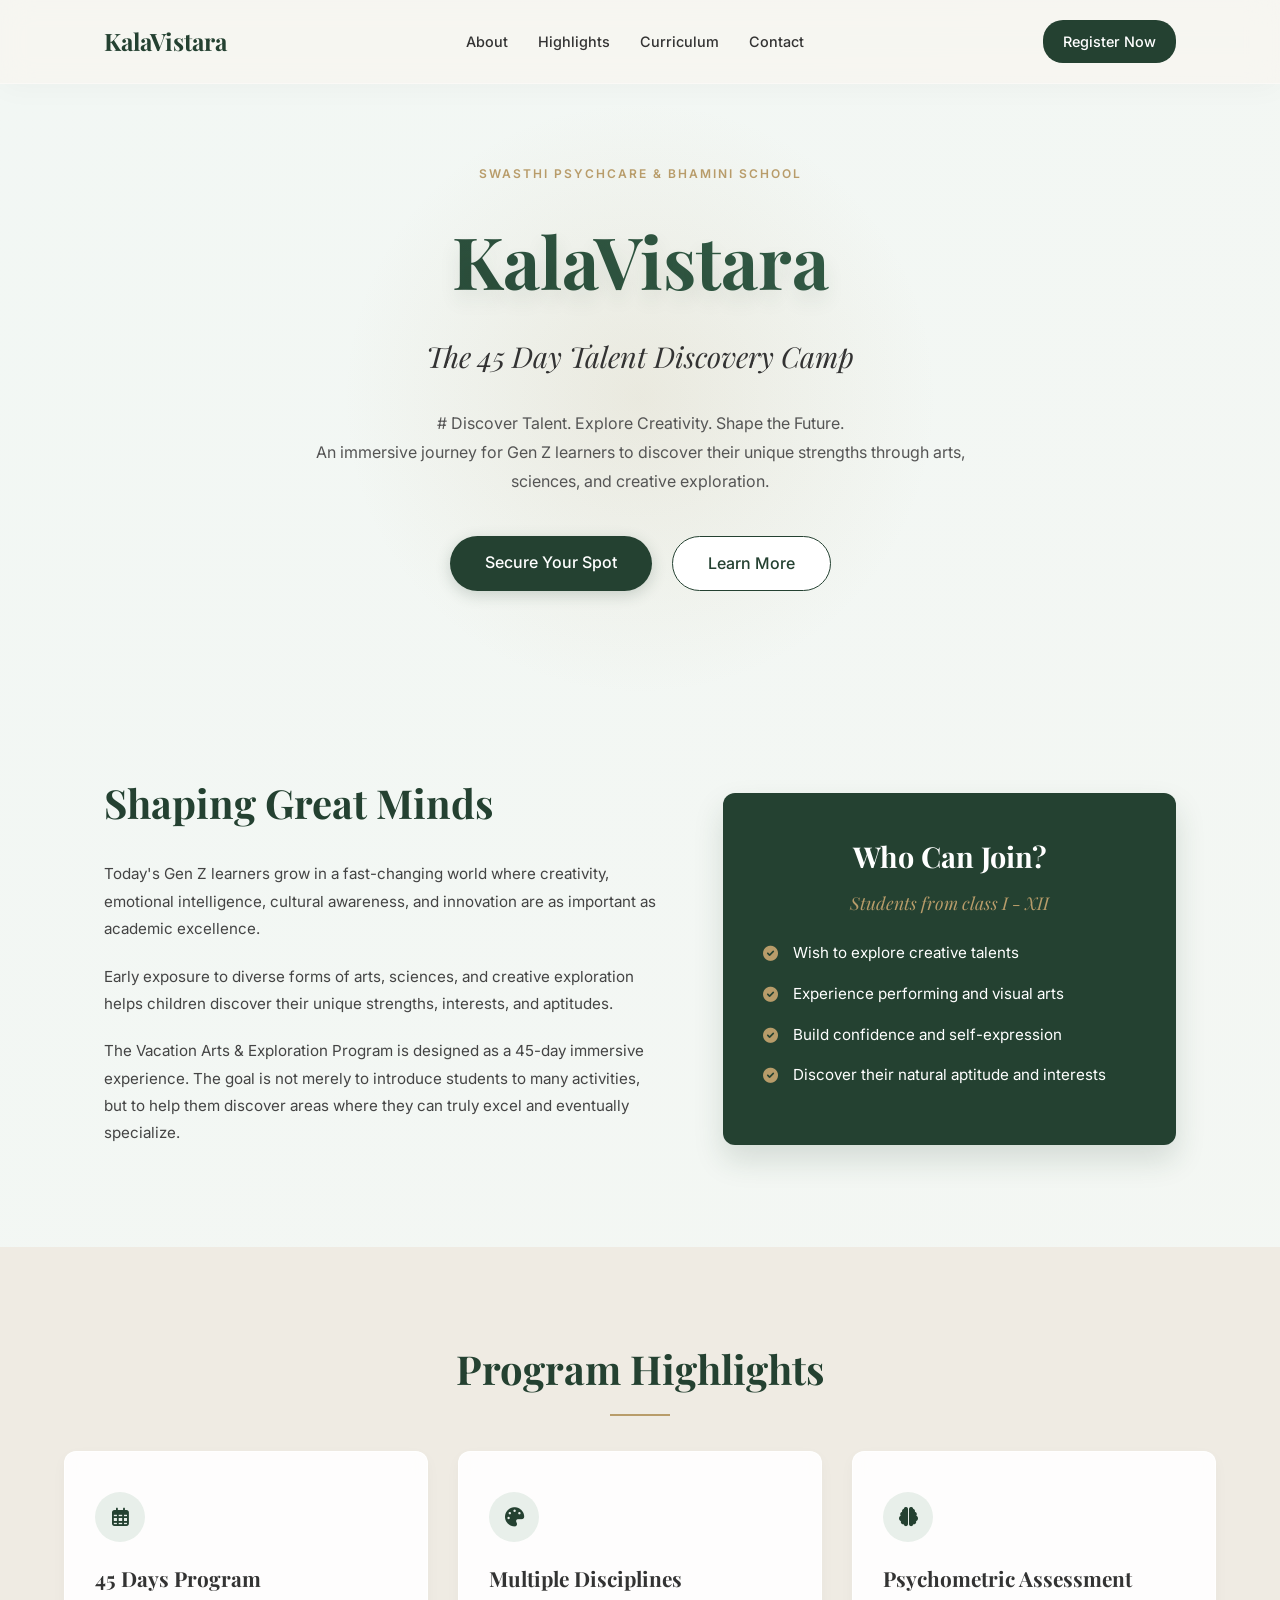
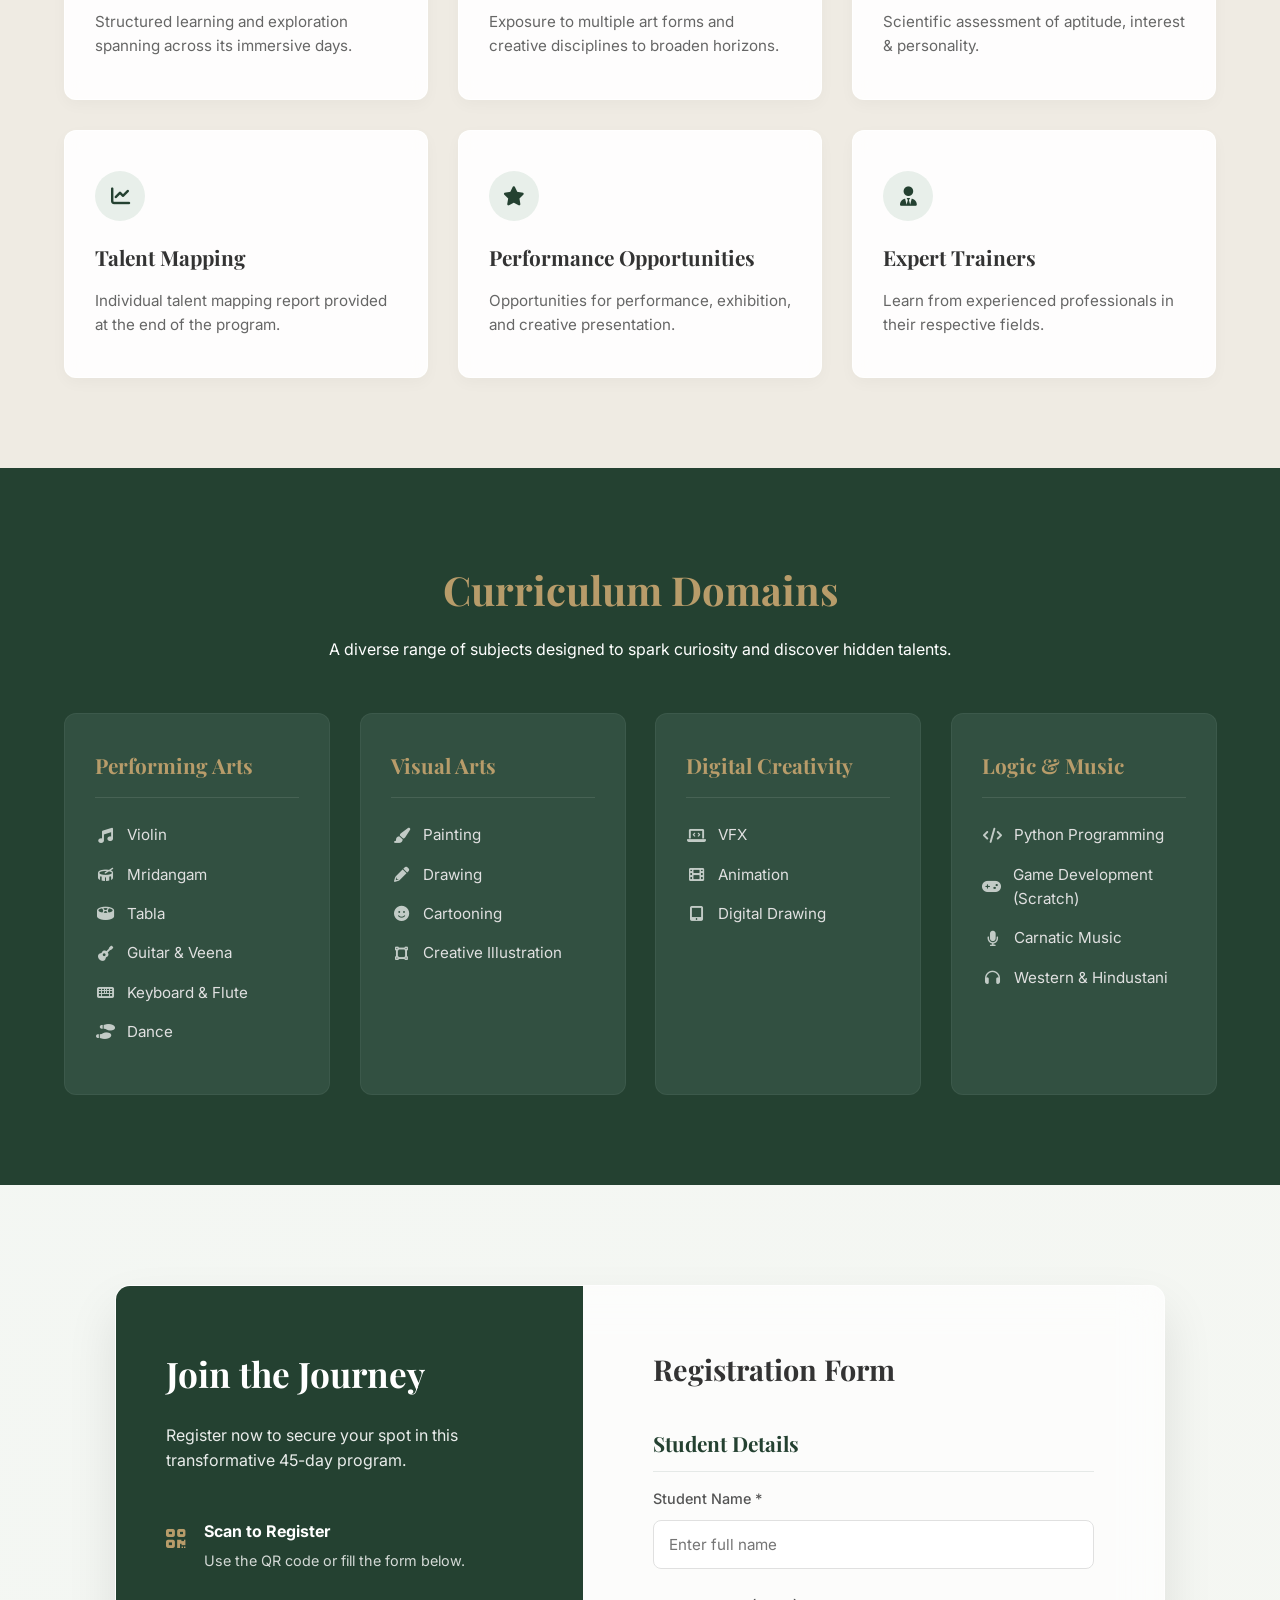
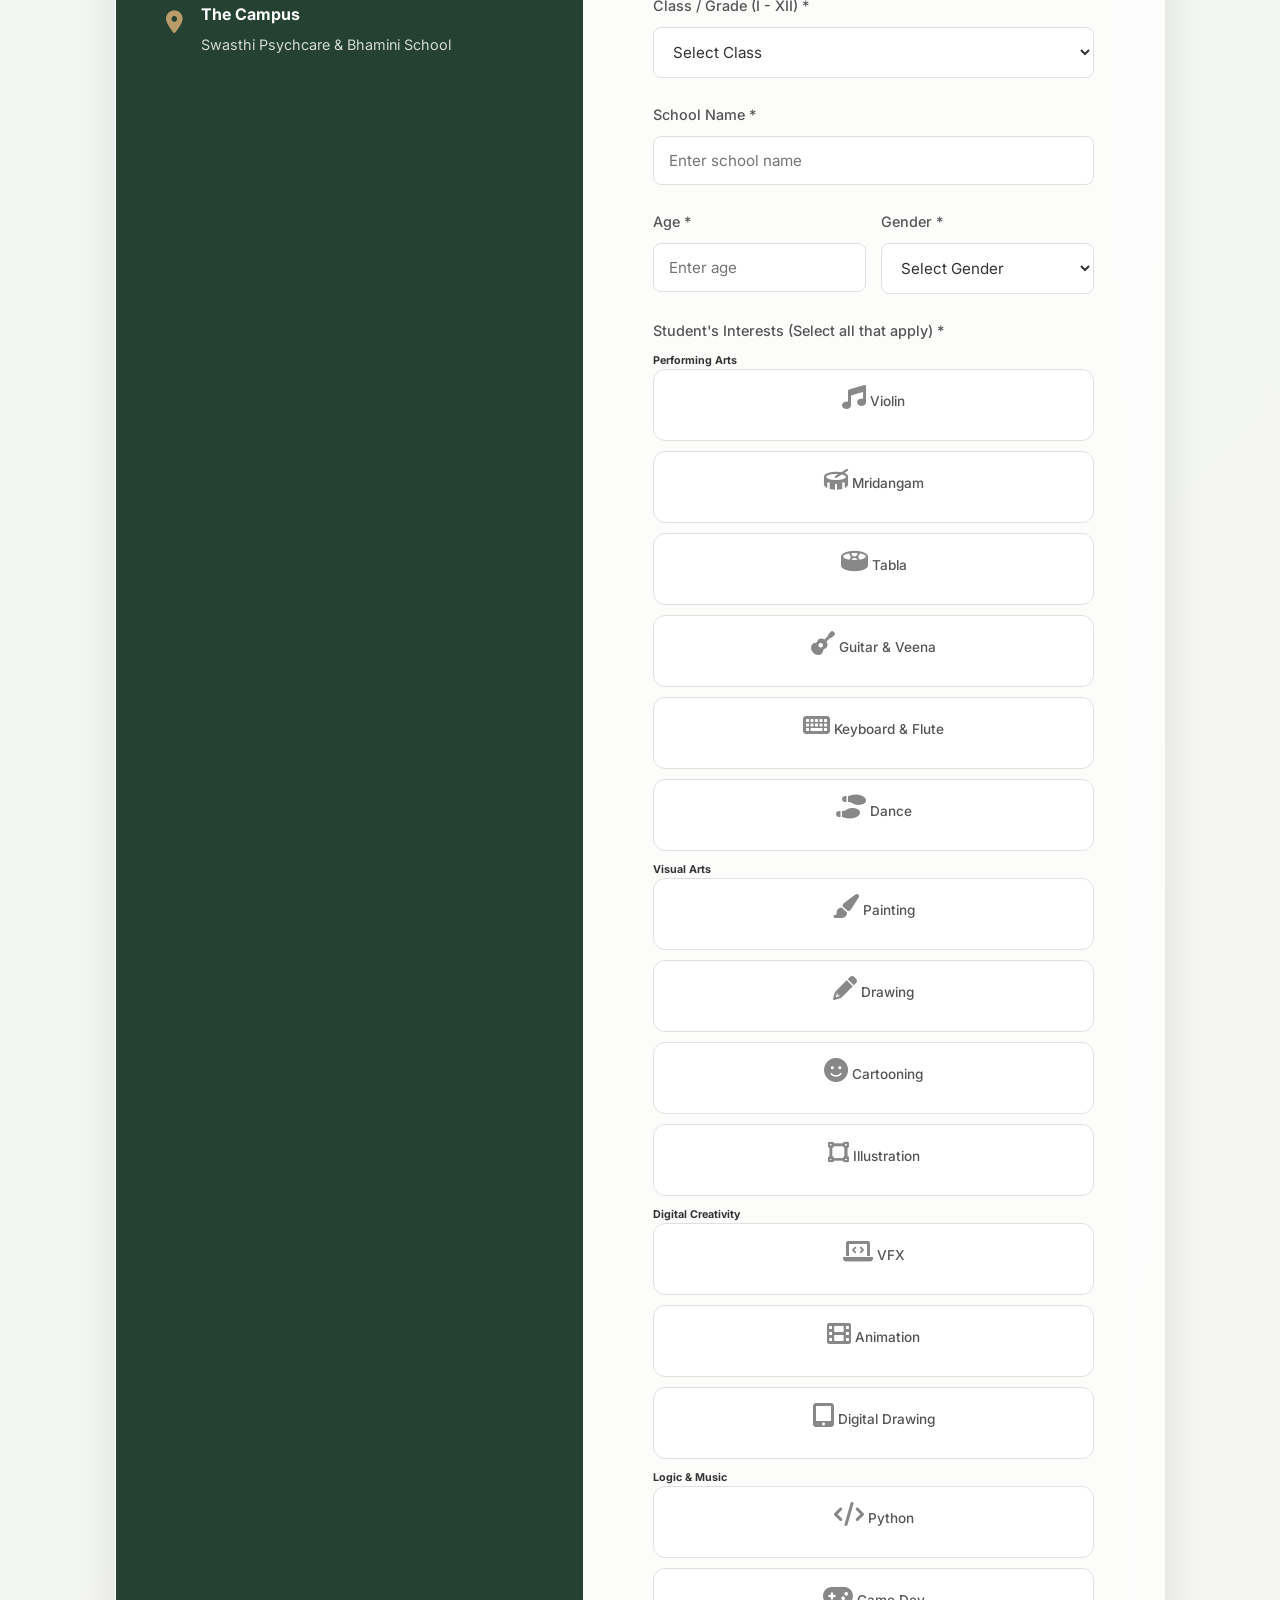
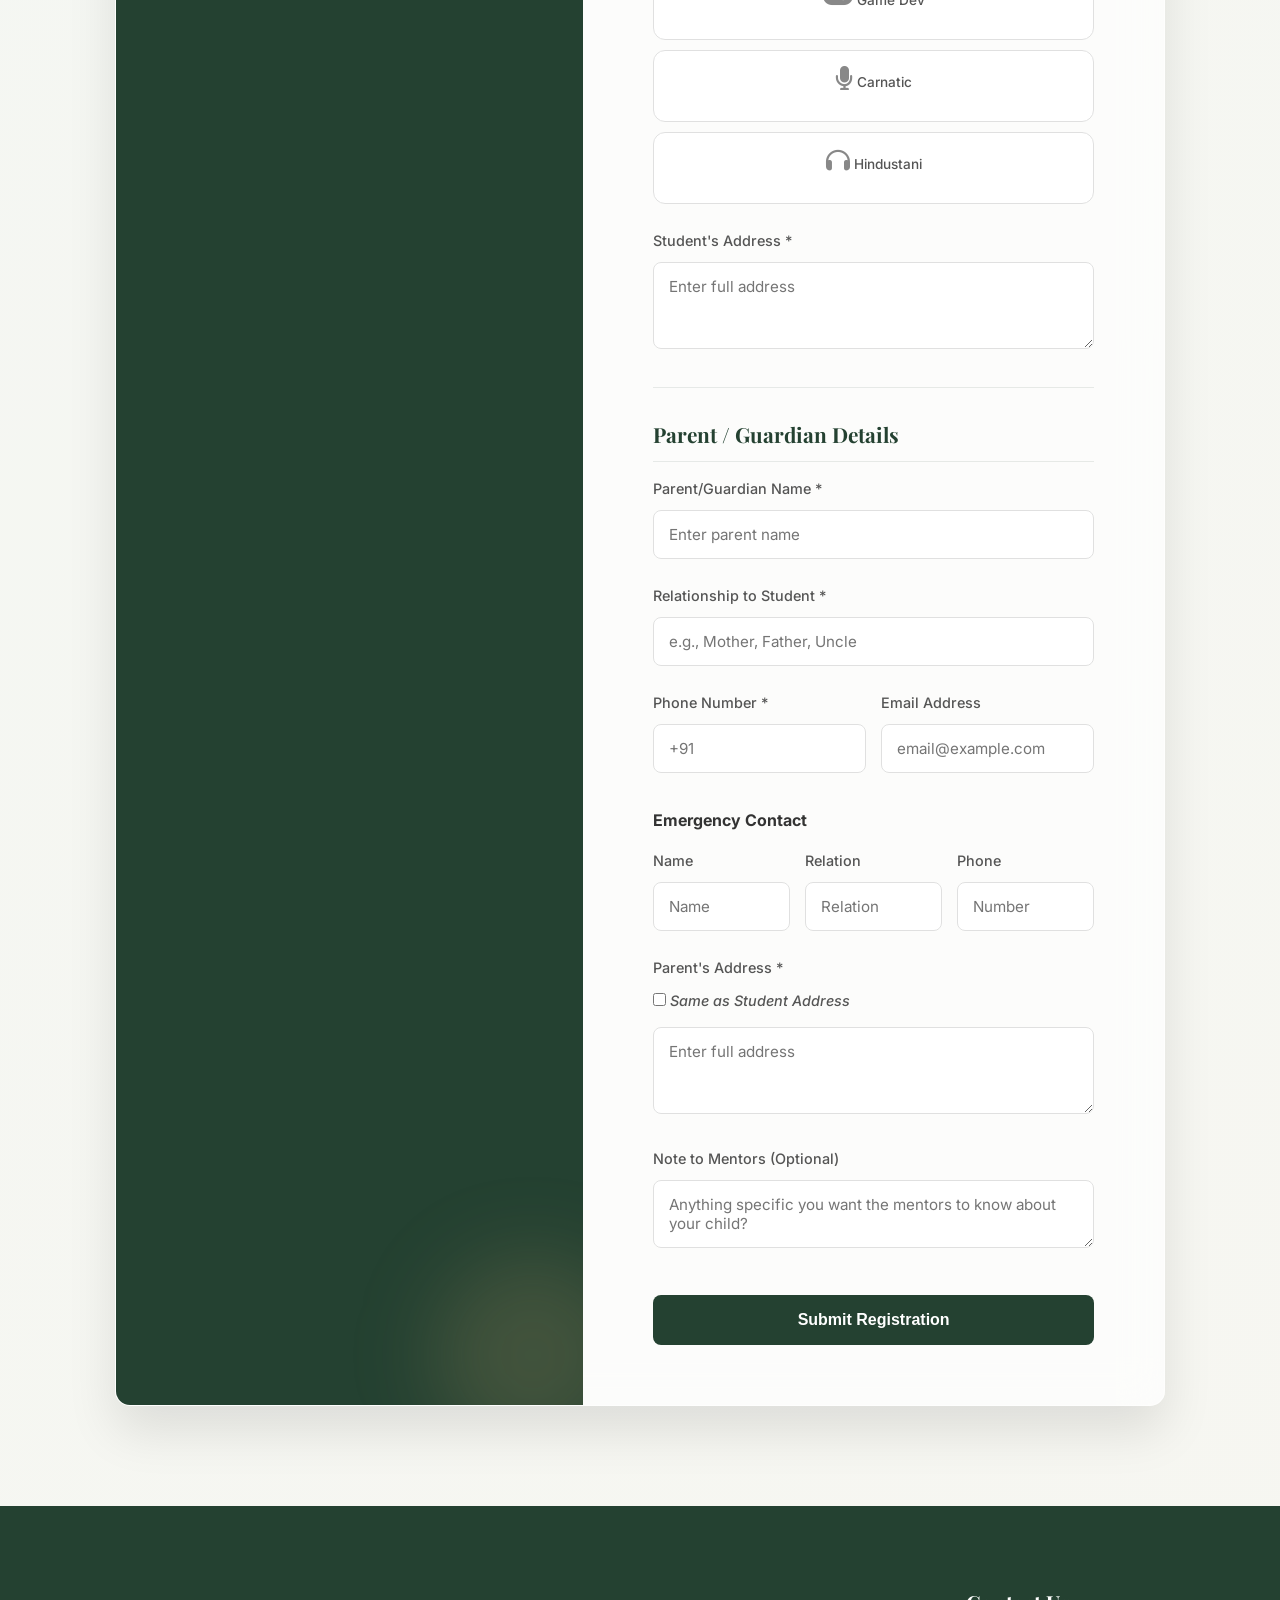
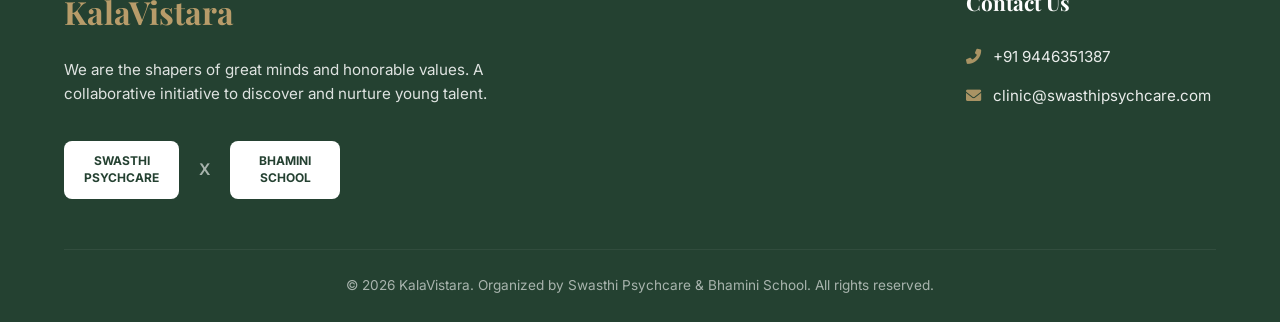
==== commit 511e8ff4: "fixed whatsapp popup" ====
--- a/kalavistara.html
+++ b/kalavistara.html
@@ -186,21 +186,25 @@
             <div class="kv-form-container" id="form-wrapper">
                 <h3>Registration Form</h3>
 
-                <!-- Success Message Display (Hidden by default) -->
-                <div id="success-card" class="kv-success-card" style="display: none;">
-                    <div class="success-icon-wrapper">
-                        <i class="fas fa-check-circle"></i>
-                    </div>
-                    <h4>Registration Successful!</h4>
-                    <p>Welcome to KalaVistara. Your talent discovery journey begins soon.</p>
-
-                    <div class="whatsapp-invite">
-                        <p><strong>Next Step:</strong> Please join our official WhatsApp group for important updates,
-                            schedule announcements, and mentor communication.</p>
-                        <a href="https://chat.whatsapp.com/ITK1r3IL9747j78fWuQsP8" target="_blank"
-                            class="kv-btn-whatsapp">
-                            <i class="fab fa-whatsapp"></i> Join WhatsApp Group
-                        </a>
+                <!-- Success Message Modal Overlay (Hidden by default) -->
+                <div id="success-overlay" class="kv-success-overlay" style="display: none;">
+                    <div class="kv-success-card">
+                        <div class="success-icon-wrapper">
+                            <i class="fas fa-check-circle"></i>
+                        </div>
+                        <h4>Registration Successful!</h4>
+                        <p>Welcome to KalaVistara. Your talent discovery journey begins soon.</p>
+
+                        <div class="whatsapp-invite">
+                            <p><strong>Next Step:</strong> Please join our official WhatsApp group for important updates,
+                                schedule announcements, and mentor communication.</p>
+                            <a href="https://chat.whatsapp.com/ITK1r3IL9747j78fWuQsP8" target="_blank"
+                                class="kv-btn-whatsapp">
+                                <i class="fab fa-whatsapp"></i> Join WhatsApp Group
+                            </a>
+                        </div>
+                        
+                        <button type="button" id="closeSuccessBtn" class="kv-btn-secondary" style="margin-top: 25px;">Close</button>
                     </div>
                 </div>
 
@@ -475,14 +479,18 @@
 
             fetch(scriptURL, { method: 'POST', body: new FormData(form) })
                 .then(response => {
-                    // Hide the form and the main header text
-                    form.style.display = 'none';
-                    document.querySelector('#form-wrapper h3').style.display = 'none';
-
-                    // Show the success card with a smooth fade in
-                    const successCard = document.getElementById('success-card');
-                    successCard.style.display = 'flex';
-                    successCard.style.animation = 'fadeInUp 0.8s ease forwards';
+                    // Instead of hiding the form, we just reset it and show the modal overlay
+                    // This prevents the page from suddenly shrinking and scrolling down
+                    
+                    // Show the success overlay modal
+                    const successOverlay = document.getElementById('success-overlay');
+                    successOverlay.style.display = 'flex';
+                    
+                    // Add event listener to close button
+                    document.getElementById('closeSuccessBtn').addEventListener('click', function() {
+                        successOverlay.style.display = 'none';
+                        window.scrollTo({ top: 0, behavior: 'smooth' });
+                    });
 
                     form.reset();
                     submitBtn.textContent = 'Submit Registration';
--- a/premium.css
+++ b/premium.css
@@ -214,29 +214,64 @@
     background-color: rgba(255, 255, 255, 0.8);
 }
 
-/* Success Card UI */
+/* Modal Backdrop Overlay */
+.kv-success-overlay {
+    display: none; /* Flex when active */
+    position: fixed;
+    top: 0;
+    left: 0;
+    width: 100%;
+    height: 100%;
+    background: rgba(0, 0, 0, 0.6);
+    backdrop-filter: blur(8px);
+    -webkit-backdrop-filter: blur(8px);
+    z-index: 9999;
+    align-items: center;
+    justify-content: center;
+    opacity: 0;
+    animation: fadeInModal 0.8s ease forwards;
+}
+
+@keyframes fadeInModal {
+    to { opacity: 1; }
+}
+
+/* Success Card UI Modal */
 .kv-success-card {
-    display: none; /* Flex when active */
+    display: flex;
     flex-direction: column;
     align-items: center;
     text-align: center;
-    padding: 20px;
-    background: linear-gradient(145deg, rgba(255,255,255,0.9), rgba(248,246,240,0.9));
-    border-radius: 15px;
-    border: 1px solid rgba(85, 107, 47, 0.2);
-    box-shadow: 0 15px 35px rgba(0,0,0,0.05);
+    padding: 40px 30px;
+    background: linear-gradient(145deg, #ffffff, #F8F6F0);
+    border-radius: 20px;
+    border: 1px solid rgba(184, 156, 106, 0.4);
+    box-shadow: 0 25px 50px rgba(0,0,0,0.25);
+    width: 90%;
+    max-width: 450px;
+    transform: scale(0.8) translateY(20px);
+    opacity: 0;
+    animation: successModalPop 1.2s cubic-bezier(0.175, 0.885, 0.32, 1.275) forwards;
+    animation-delay: 0.2s;
+}
+
+@keyframes successModalPop {
+    to { transform: scale(1) translateY(0); opacity: 1; }
 }
 
 .success-icon-wrapper {
-    font-size: 4rem;
+    font-size: 4.5rem;
     color: var(--kv-dark-green);
     margin-bottom: 20px;
-    animation: successPop 0.6s cubic-bezier(0.175, 0.885, 0.32, 1.275) forwards;
-}
-
-@keyframes successPop {
+    opacity: 0;
+    transform: scale(0);
+    animation: successIconPop 1s cubic-bezier(0.175, 0.885, 0.32, 1.275) forwards;
+    animation-delay: 0.6s;
+}
+
+@keyframes successIconPop {
     0% { transform: scale(0); opacity: 0; }
-    80% { transform: scale(1.1); }
+    80% { transform: scale(1.1); opacity: 1; }
     100% { transform: scale(1); opacity: 1; }
 }
 
@@ -244,26 +279,42 @@
     font-family: 'Playfair Display', serif;
     font-size: 2rem;
     color: var(--kv-dark-green);
-    margin-bottom: 10px;
+    margin-bottom: 15px;
+    opacity: 0;
+    animation: fadeIn 0.8s ease forwards;
+    animation-delay: 0.8s;
 }
 
 .kv-success-card p {
     color: #555;
     margin-bottom: 25px;
     font-size: 1.05rem;
+    line-height: 1.5;
+    opacity: 0;
+    animation: fadeIn 0.8s ease forwards;
+    animation-delay: 1.0s;
+}
+
+@keyframes fadeIn {
+    to { opacity: 1; }
 }
 
 .whatsapp-invite {
     background: #E8EFEA;
-    padding: 20px;
+    padding: 25px 20px;
     border-radius: 12px;
     width: 100%;
     border: 1px dashed rgba(85, 107, 47, 0.3);
+    opacity: 0;
+    animation: fadeIn 0.8s ease forwards;
+    animation-delay: 1.2s;
 }
 
 .whatsapp-invite p {
     font-size: 0.95rem;
     margin-bottom: 15px;
+    opacity: 1; /* reset for nested p */
+    animation: none;
 }
 
 .kv-btn-whatsapp {
@@ -272,26 +323,28 @@
     gap: 10px;
     background-color: #25D366;
     color: white;
-    padding: 12px 25px;
+    padding: 14px 28px;
     border-radius: 50px;
     text-decoration: none;
     font-weight: 600;
-    transition: all 0.3s ease;
+    font-size: 1.05rem;
+    transition: all 0.4s ease;
     box-shadow: 0 4px 15px rgba(37, 211, 102, 0.3);
 }
 
 .kv-btn-whatsapp:hover {
     background-color: #128C7E;
     transform: translateY(-3px);
-    box-shadow: 0 8px 20px rgba(37, 211, 102, 0.4);
+    box-shadow: 0 8px 25px rgba(37, 211, 102, 0.5);
     color: white;
 }
 
 .kv-btn-whatsapp i {
-    font-size: 1.2rem;
-}
-
-@keyframes fadeInUp {
-    from { opacity: 0; transform: translateY(20px); }
-    to { opacity: 1; transform: translateY(0); }
-}
+    font-size: 1.3rem;
+}
+
+#closeSuccessBtn {
+    opacity: 0;
+    animation: fadeIn 0.8s ease forwards;
+    animation-delay: 1.5s;
+}
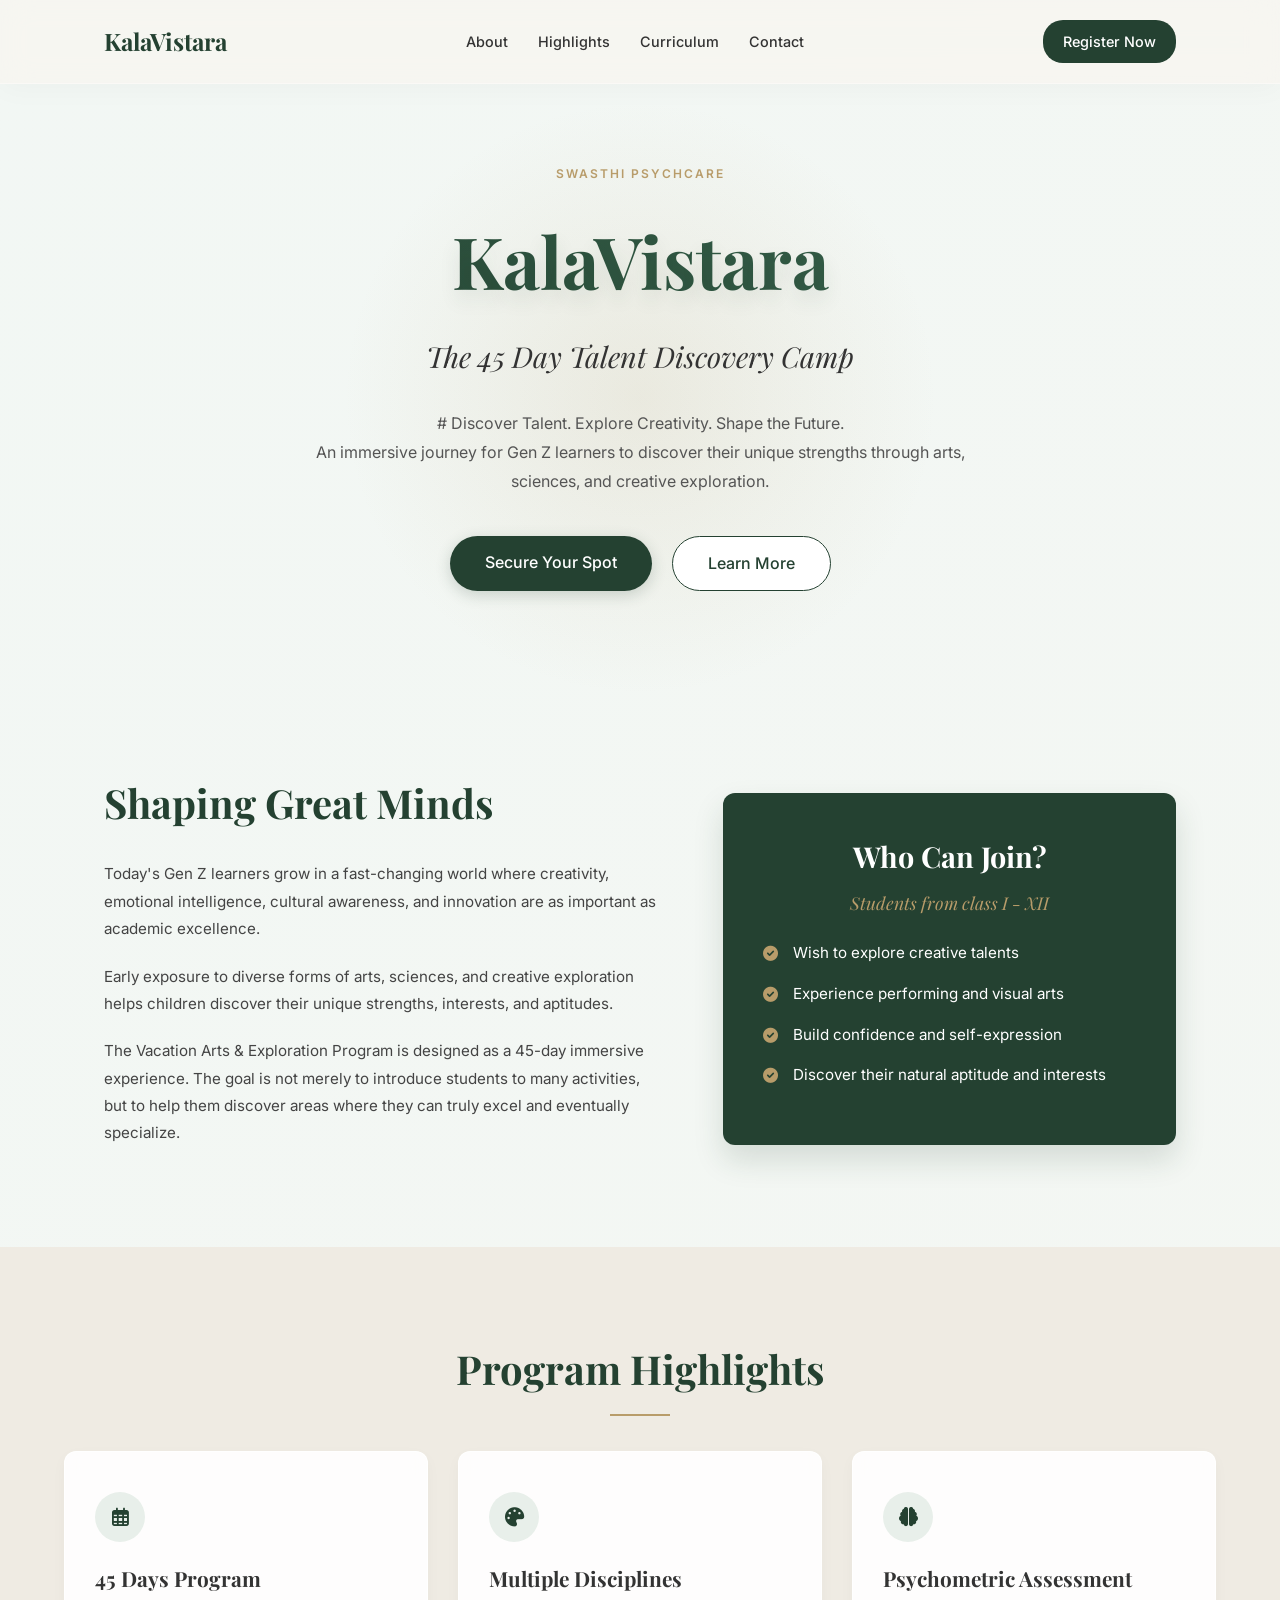
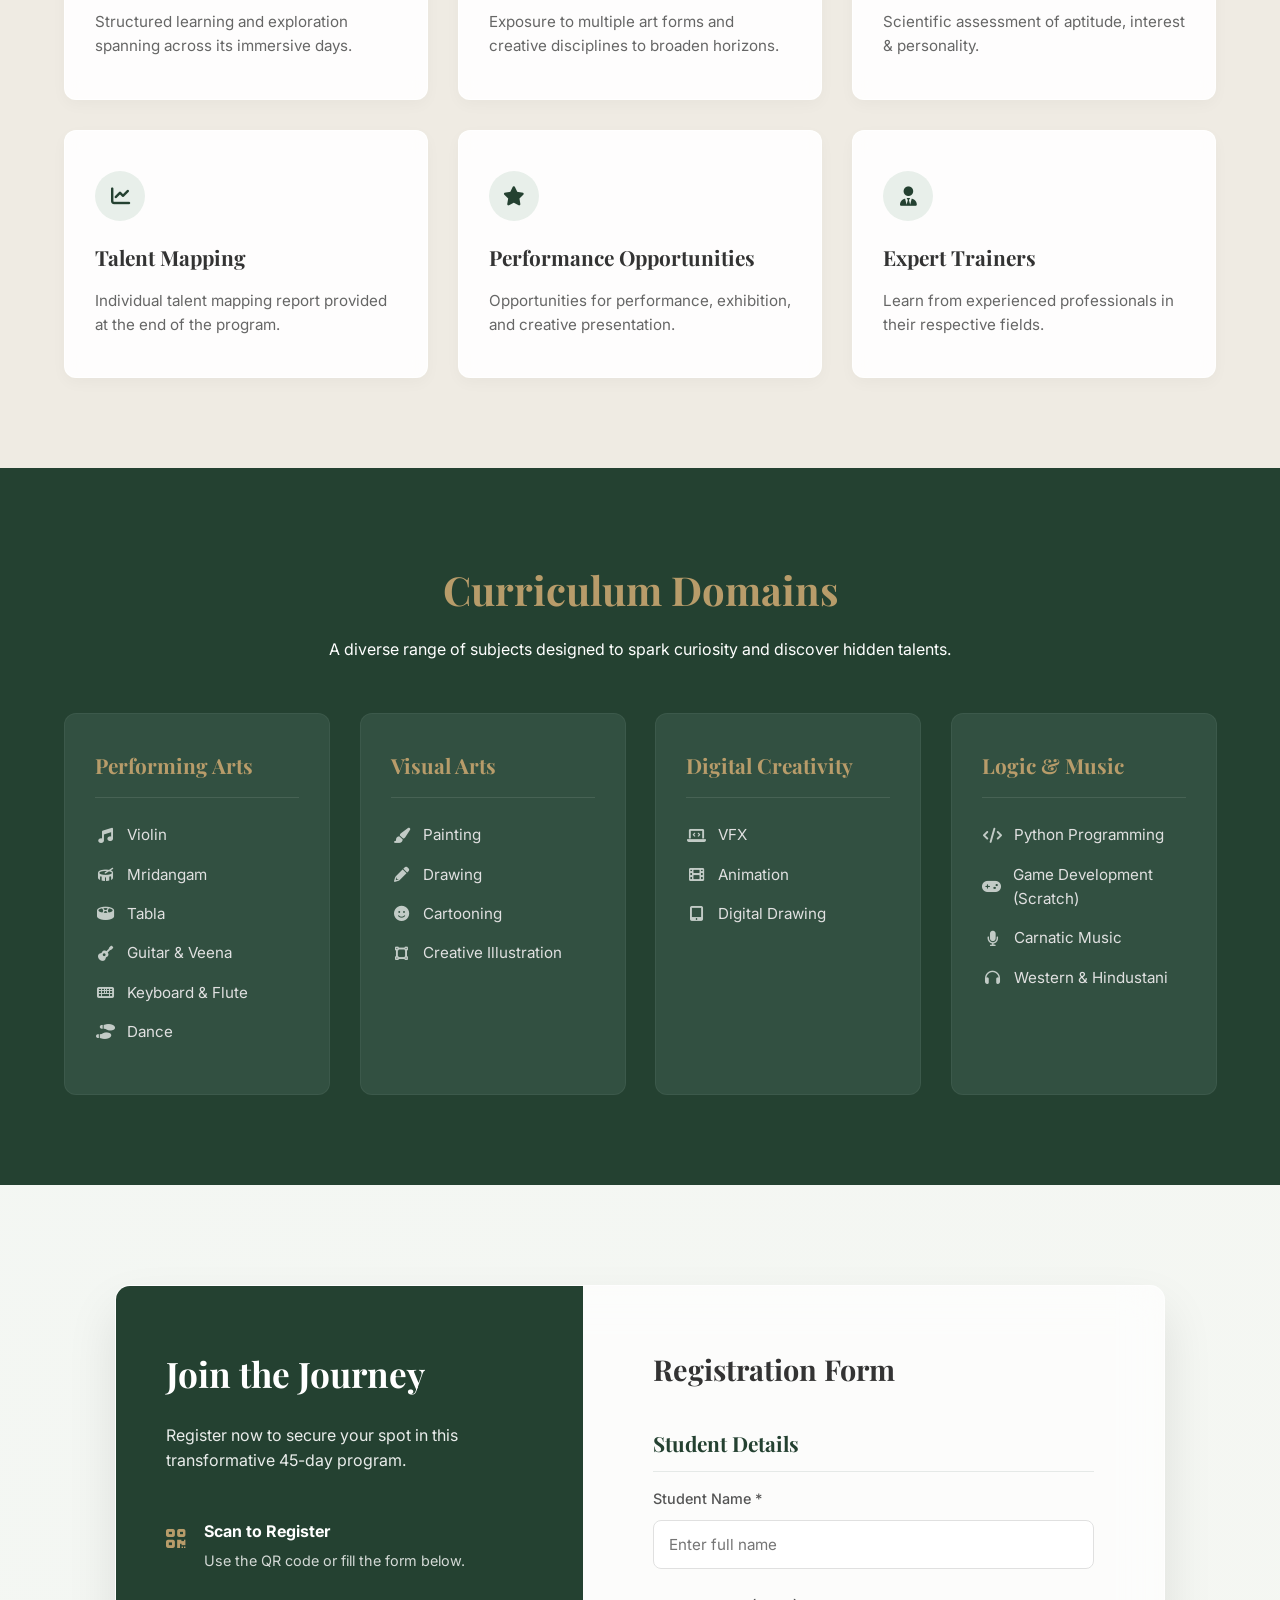
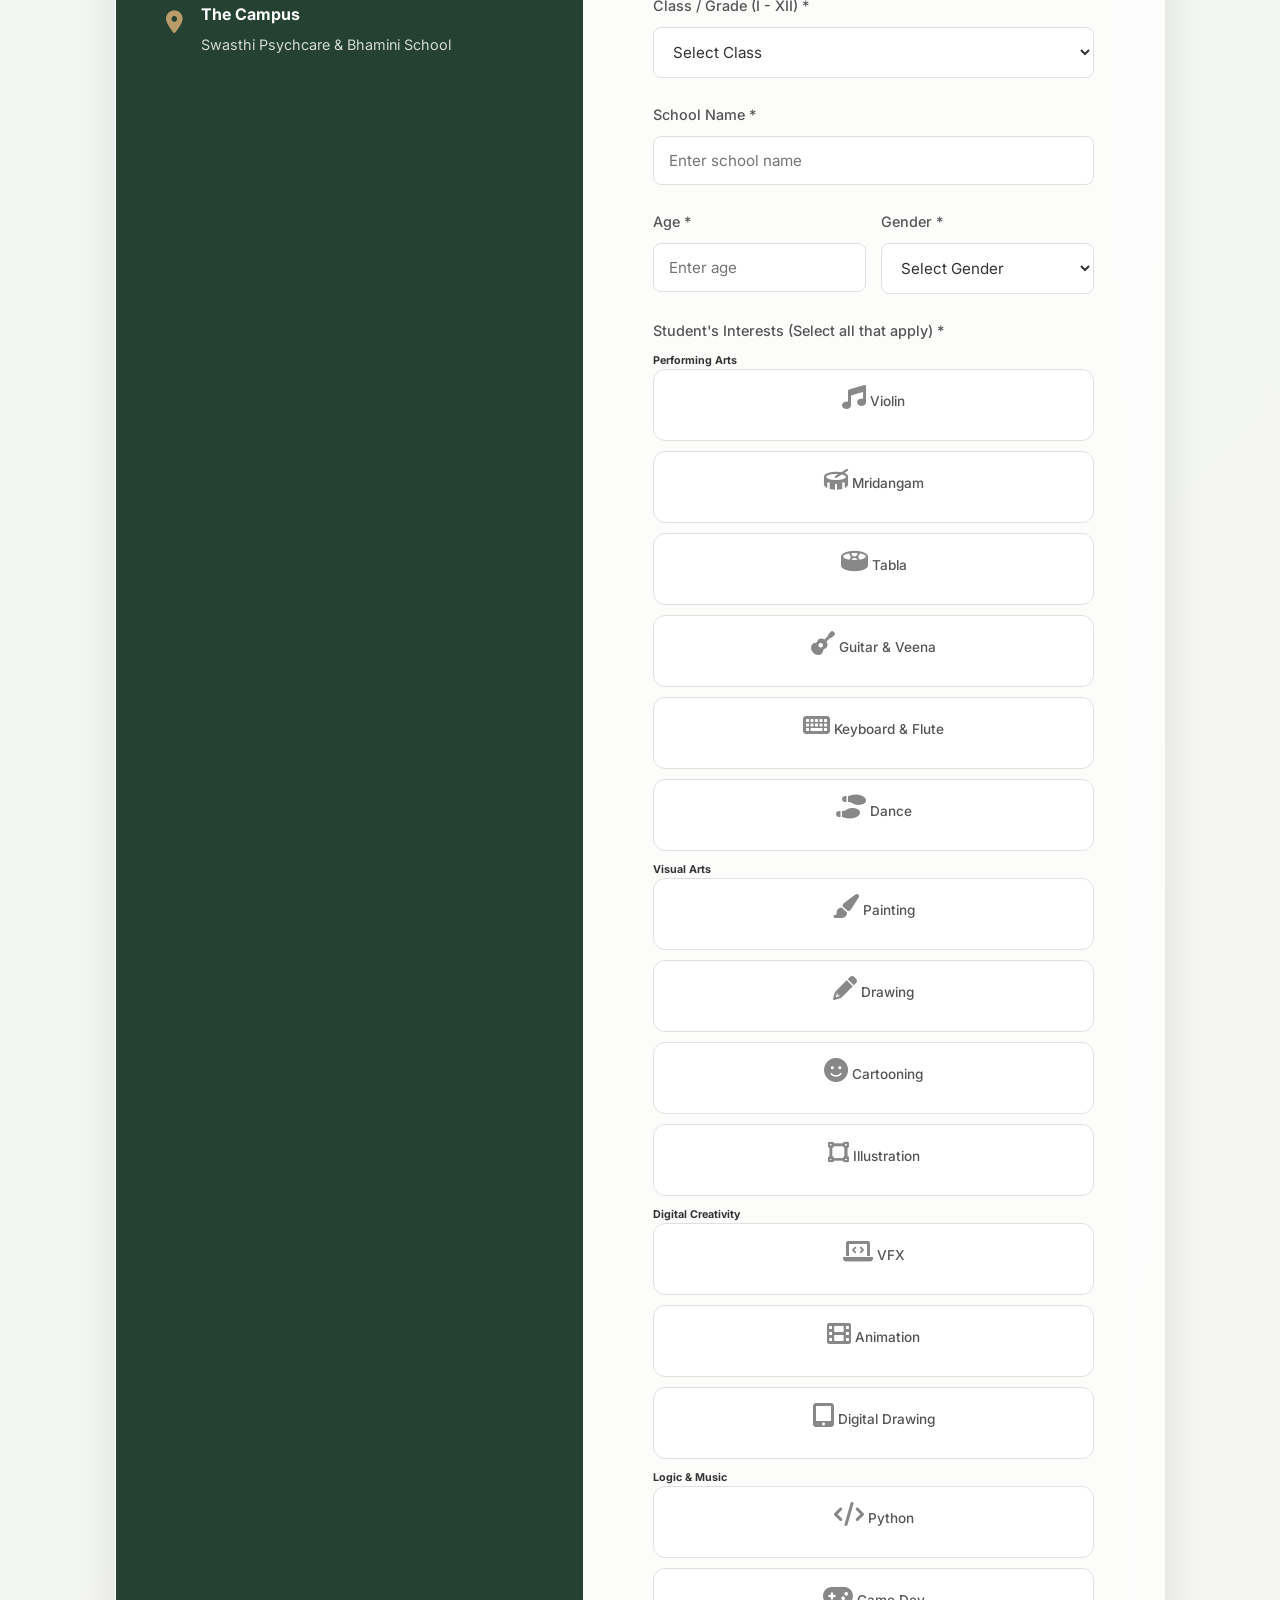
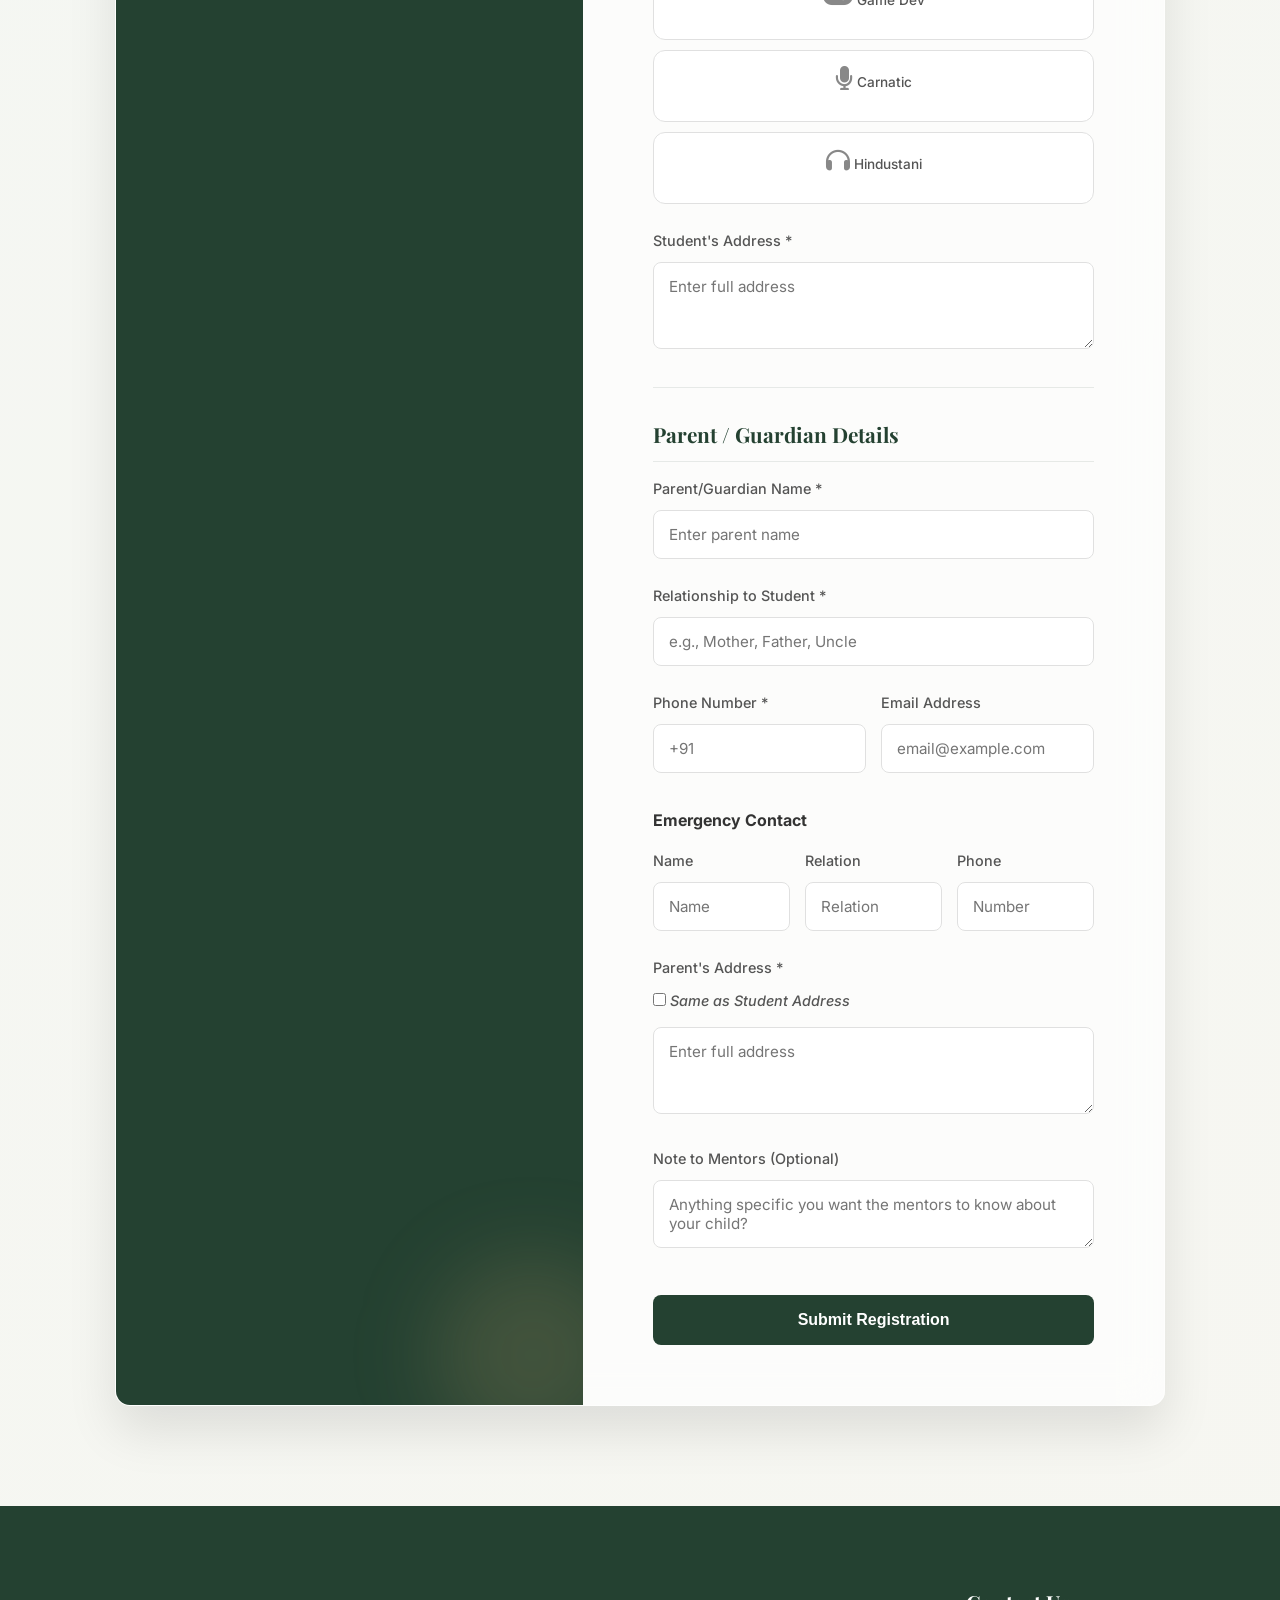
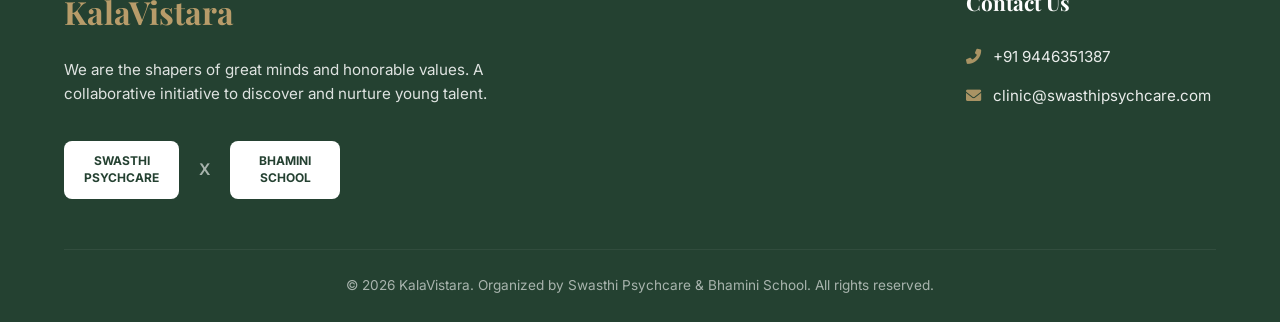
==== commit f2569add: "Update subtitle in hero section of kalavistara" ====
--- a/kalavistara.html
+++ b/kalavistara.html
@@ -35,7 +35,7 @@
     <!-- Hero Section -->
     <section class="kv-hero">
         <div class="kv-hero-content" data-aos="zoom-out" data-aos-duration="1500">
-            <p class="kv-subtitle-small">SWASTHI PSYCHCARE & BHAMINI SCHOOL</p>
+            <p class="kv-subtitle-small">SWASTHI PSYCHCARE </p>
             <h1 class="kv-title">KalaVistara</h1>
             <p class="kv-subtitle">The 45 Day Talent Discovery Camp</p>
             <p class="kv-description">
@@ -543,4 +543,4 @@
     </script>
 </body>
 
-</html>+</html>
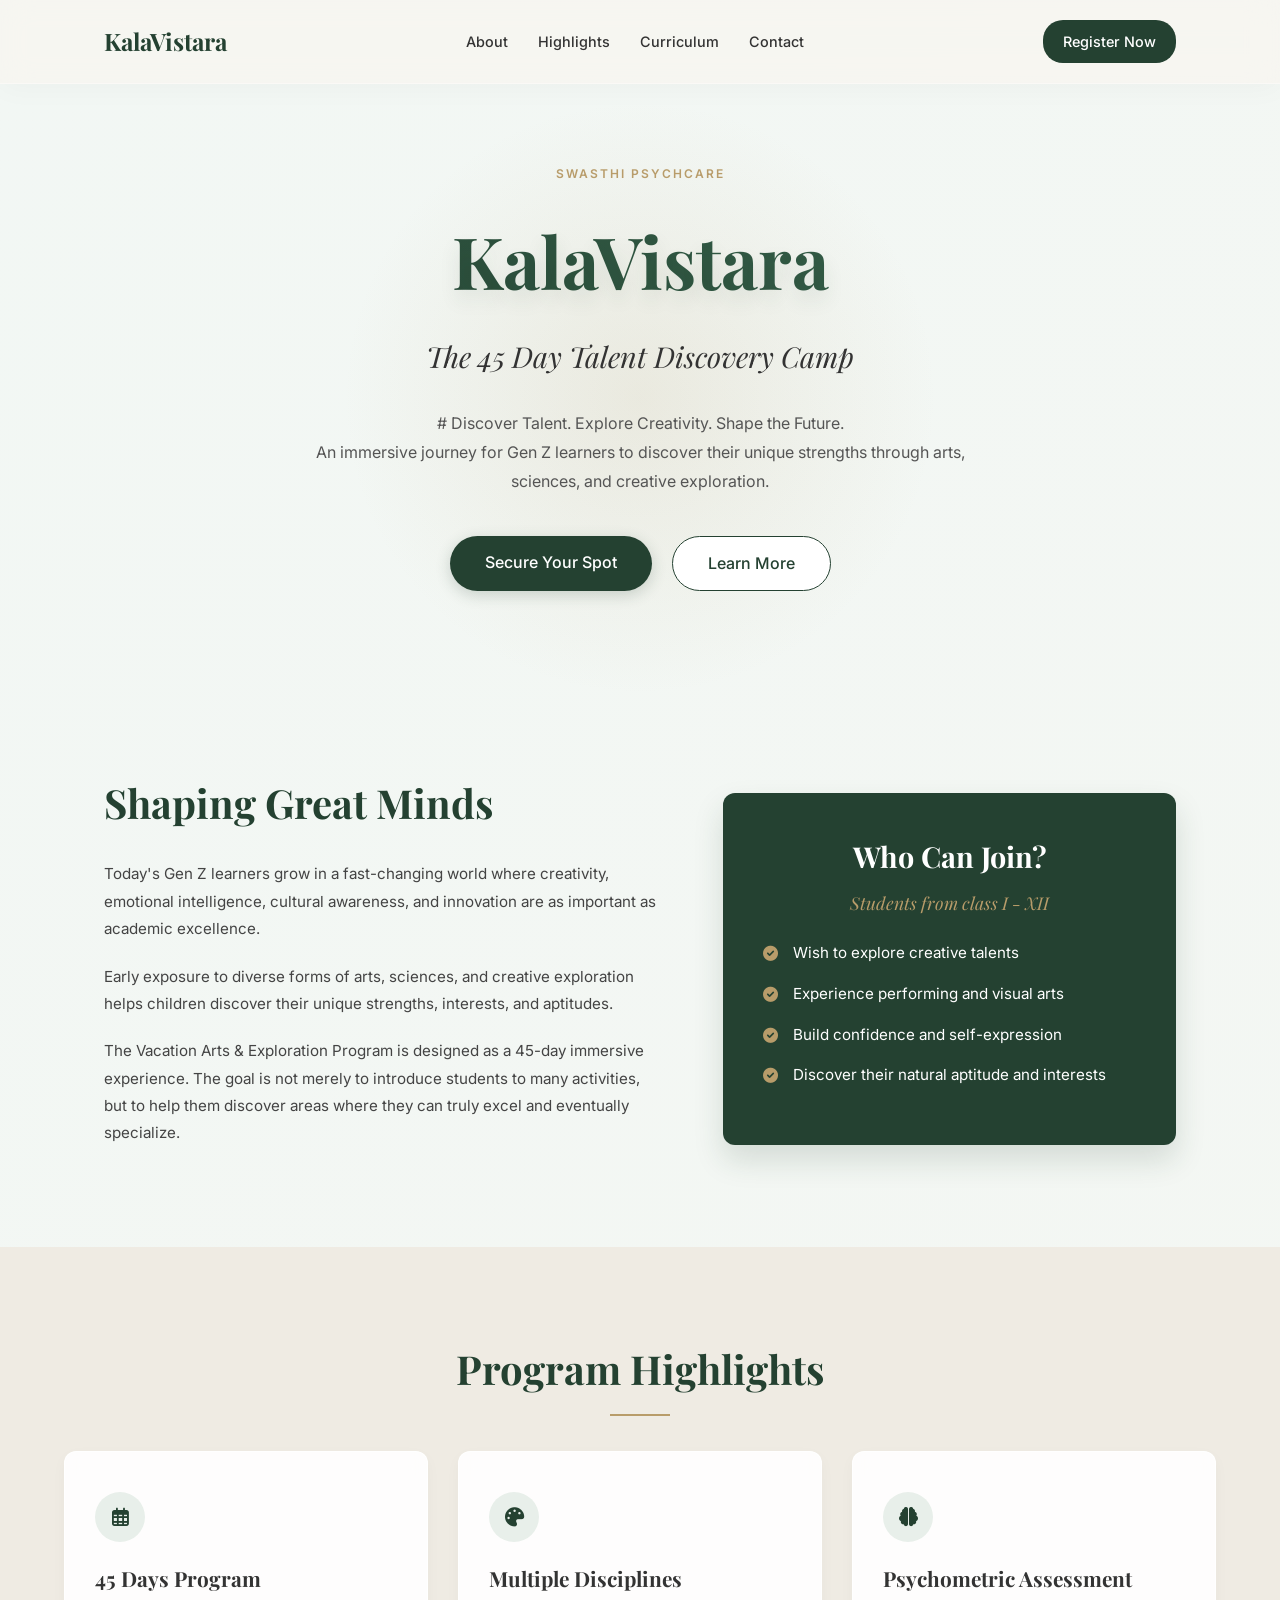
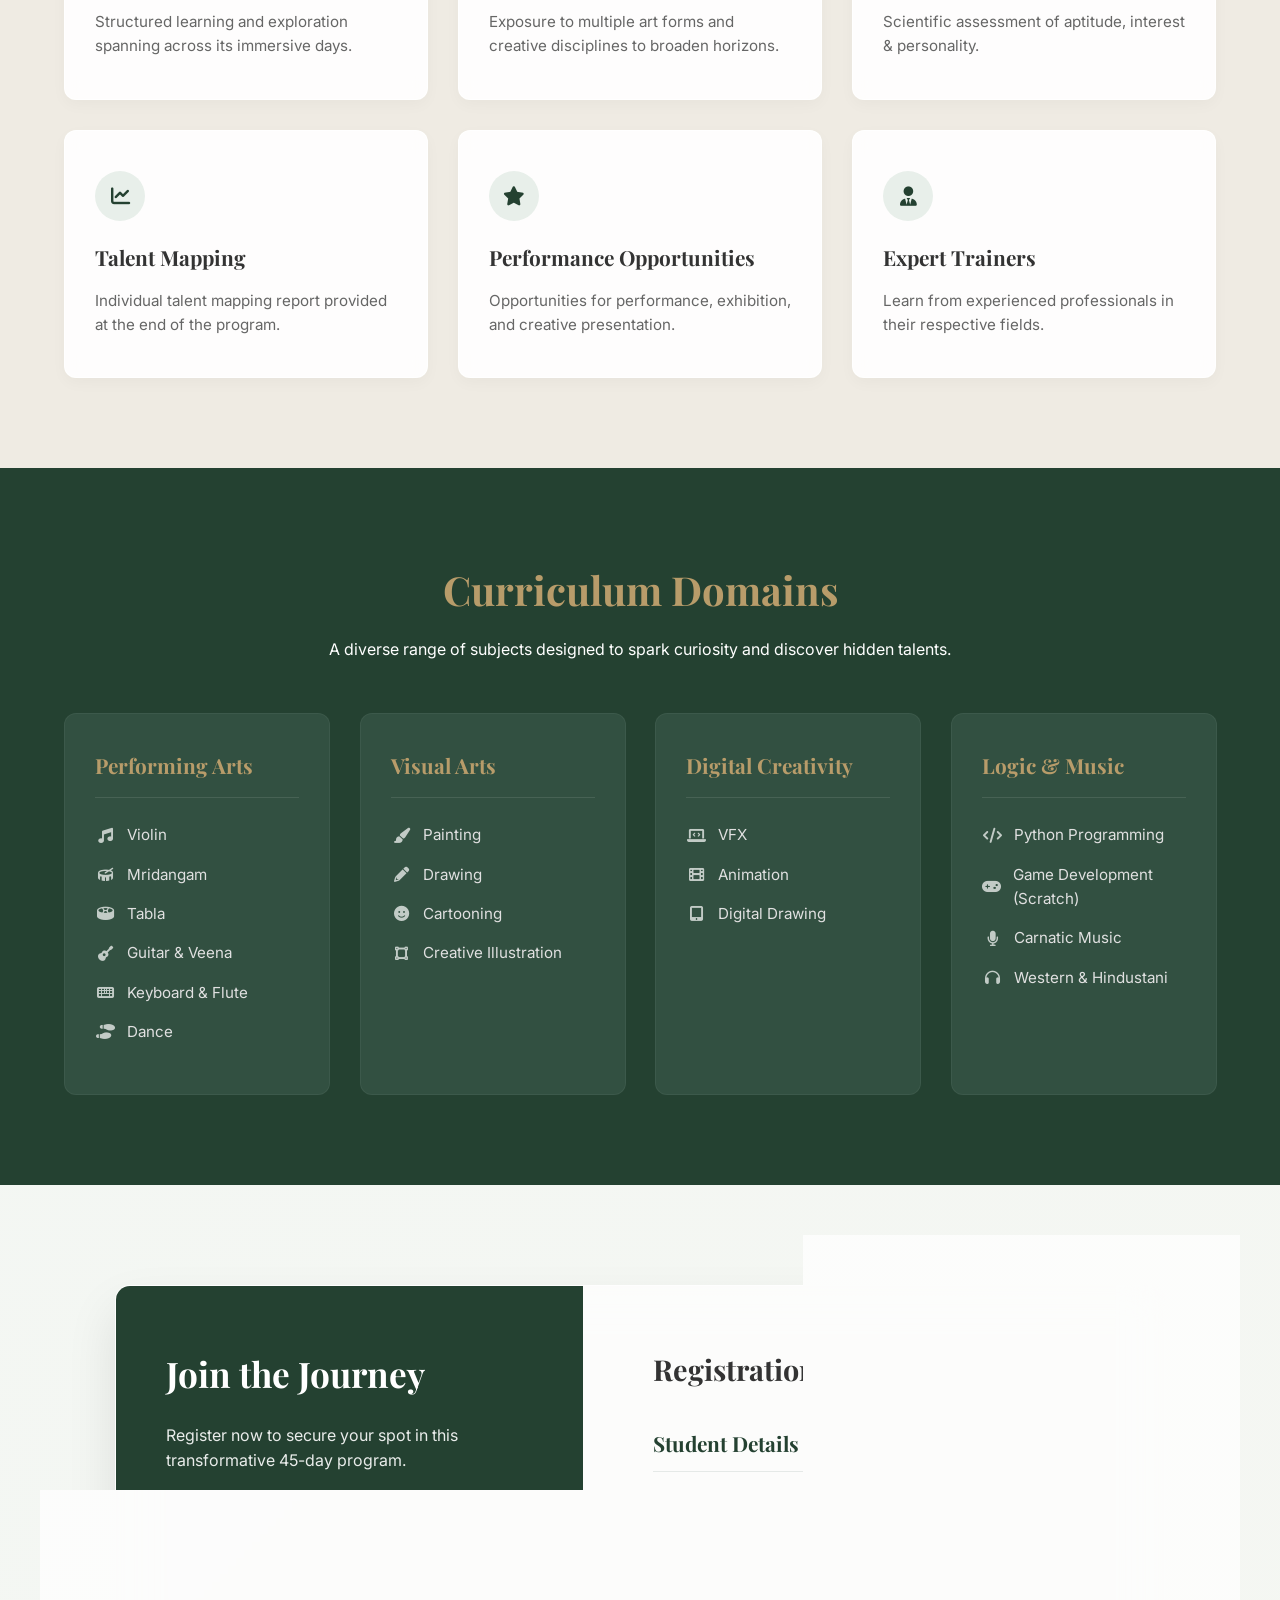
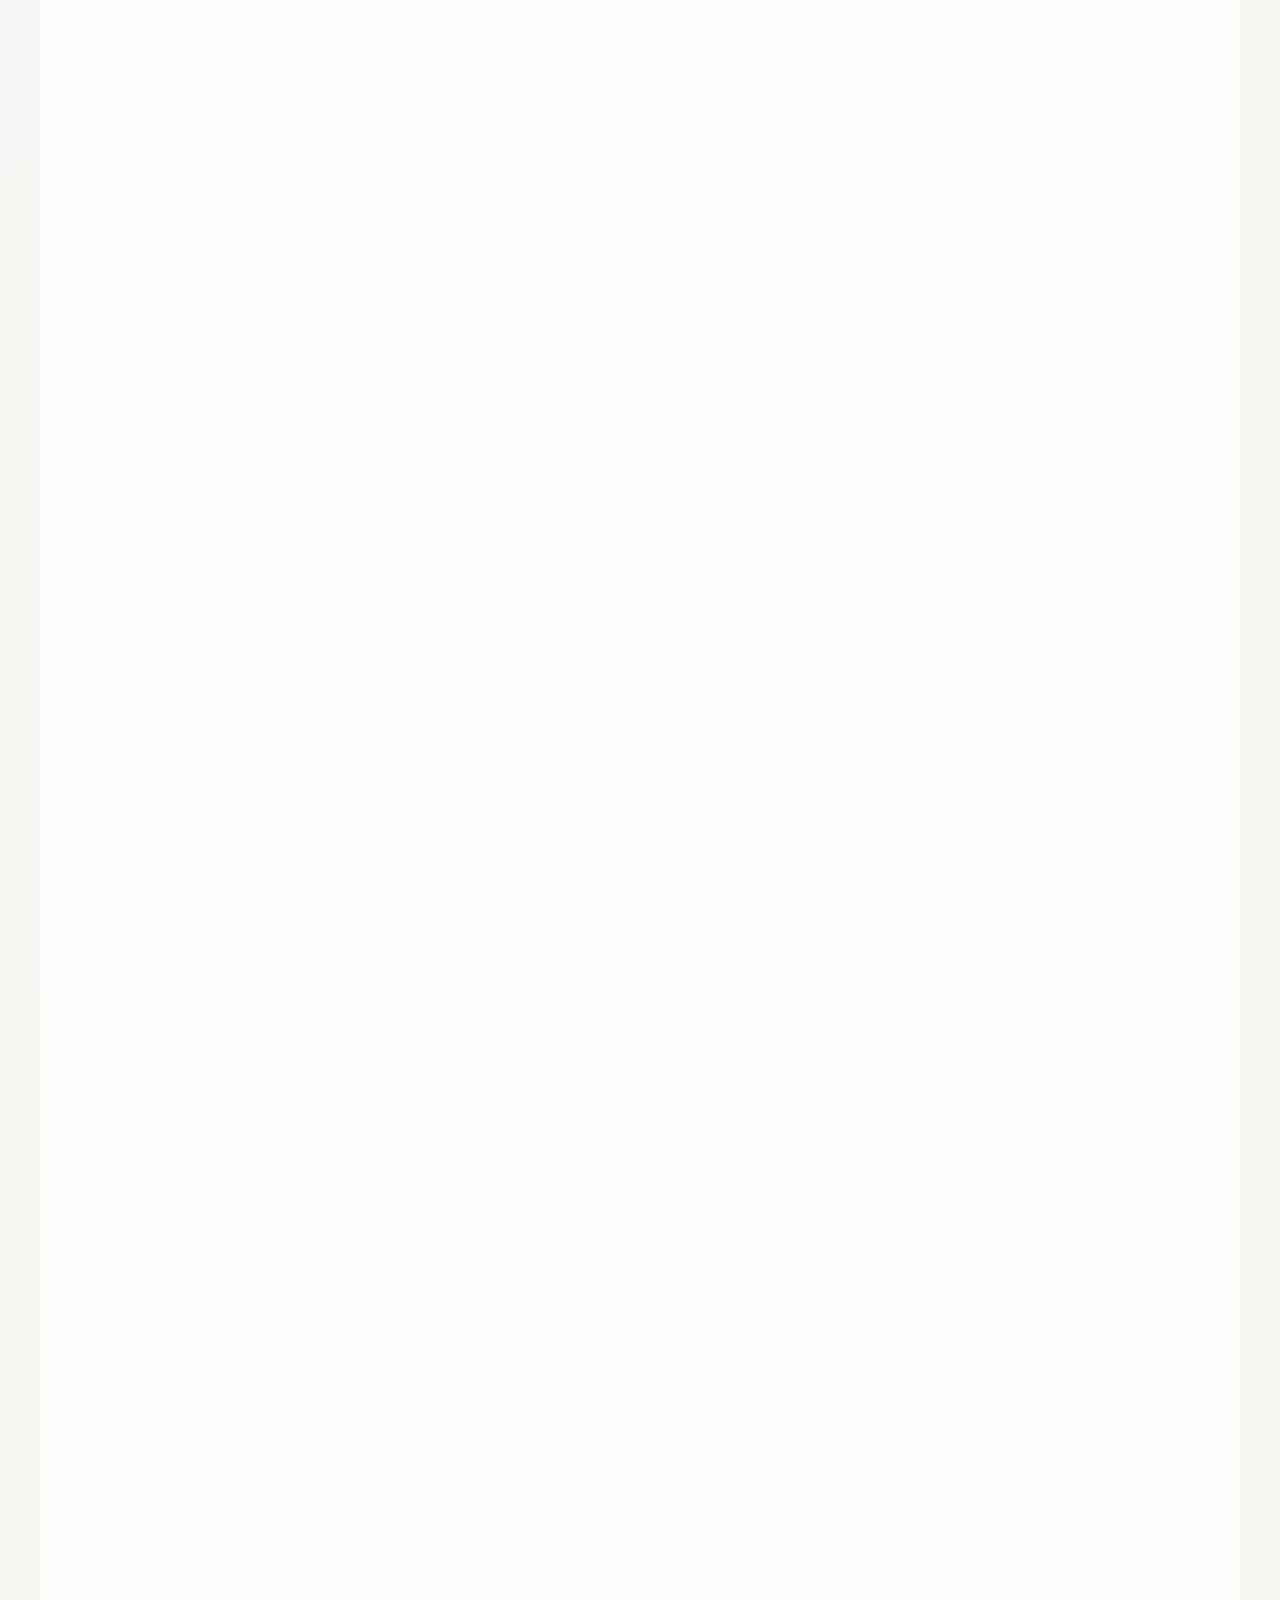
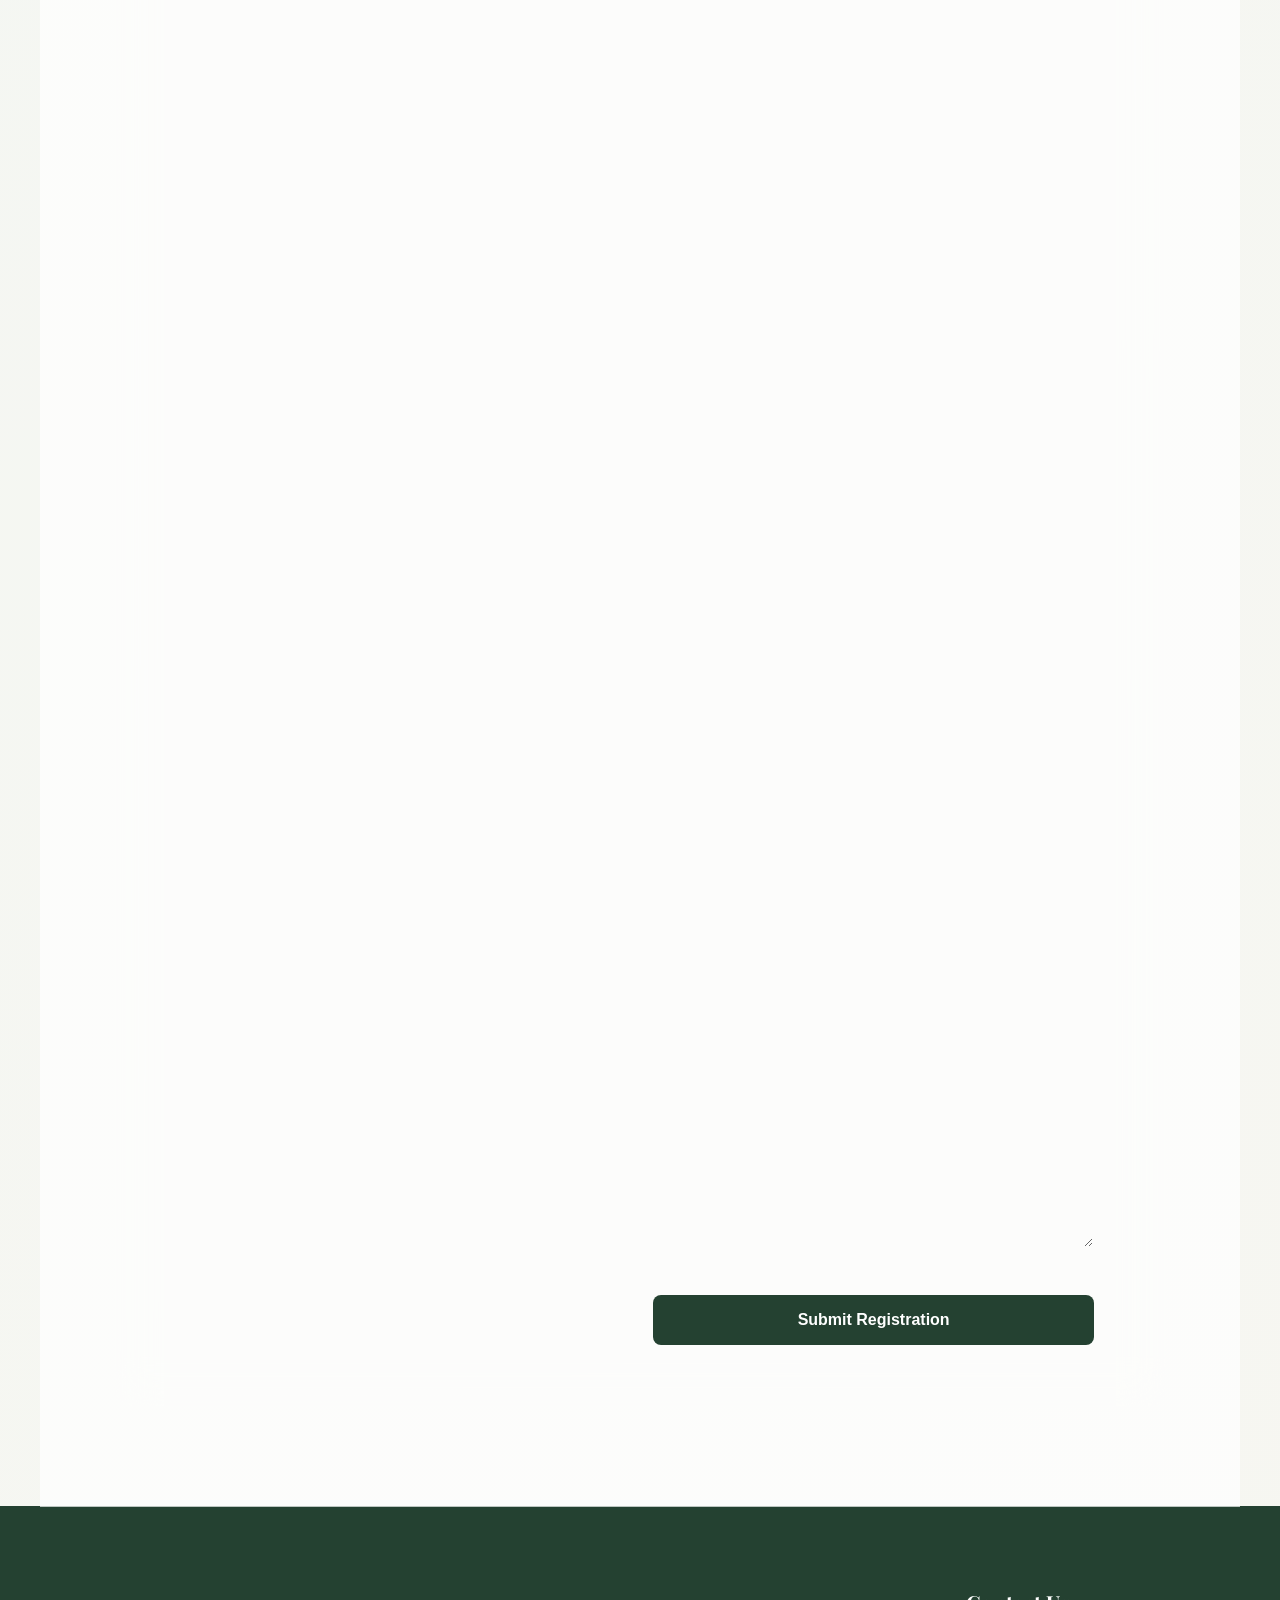
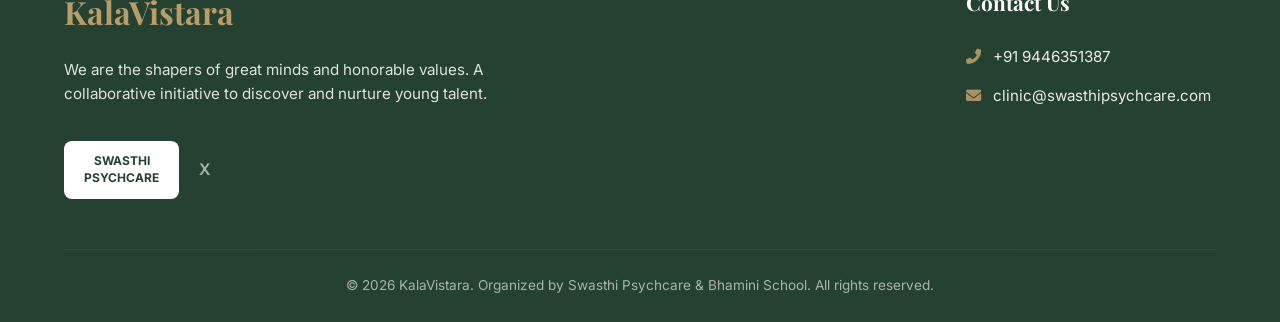
==== commit 1b55444a: "Remove BHAMINI SCHOOL logo from footer" ====
--- a/kalavistara.html
+++ b/kalavistara.html
@@ -519,7 +519,6 @@
                 <div class="kv-logos">
                     <div class="kv-footer-logo-box">SWASTHI<br>PSYCHCARE</div>
                     <span class="kv-cross">X</span>
-                    <div class="kv-footer-logo-box">BHAMINI<br>SCHOOL</div>
                 </div>
             </div>
             <div class="kv-footer-right">
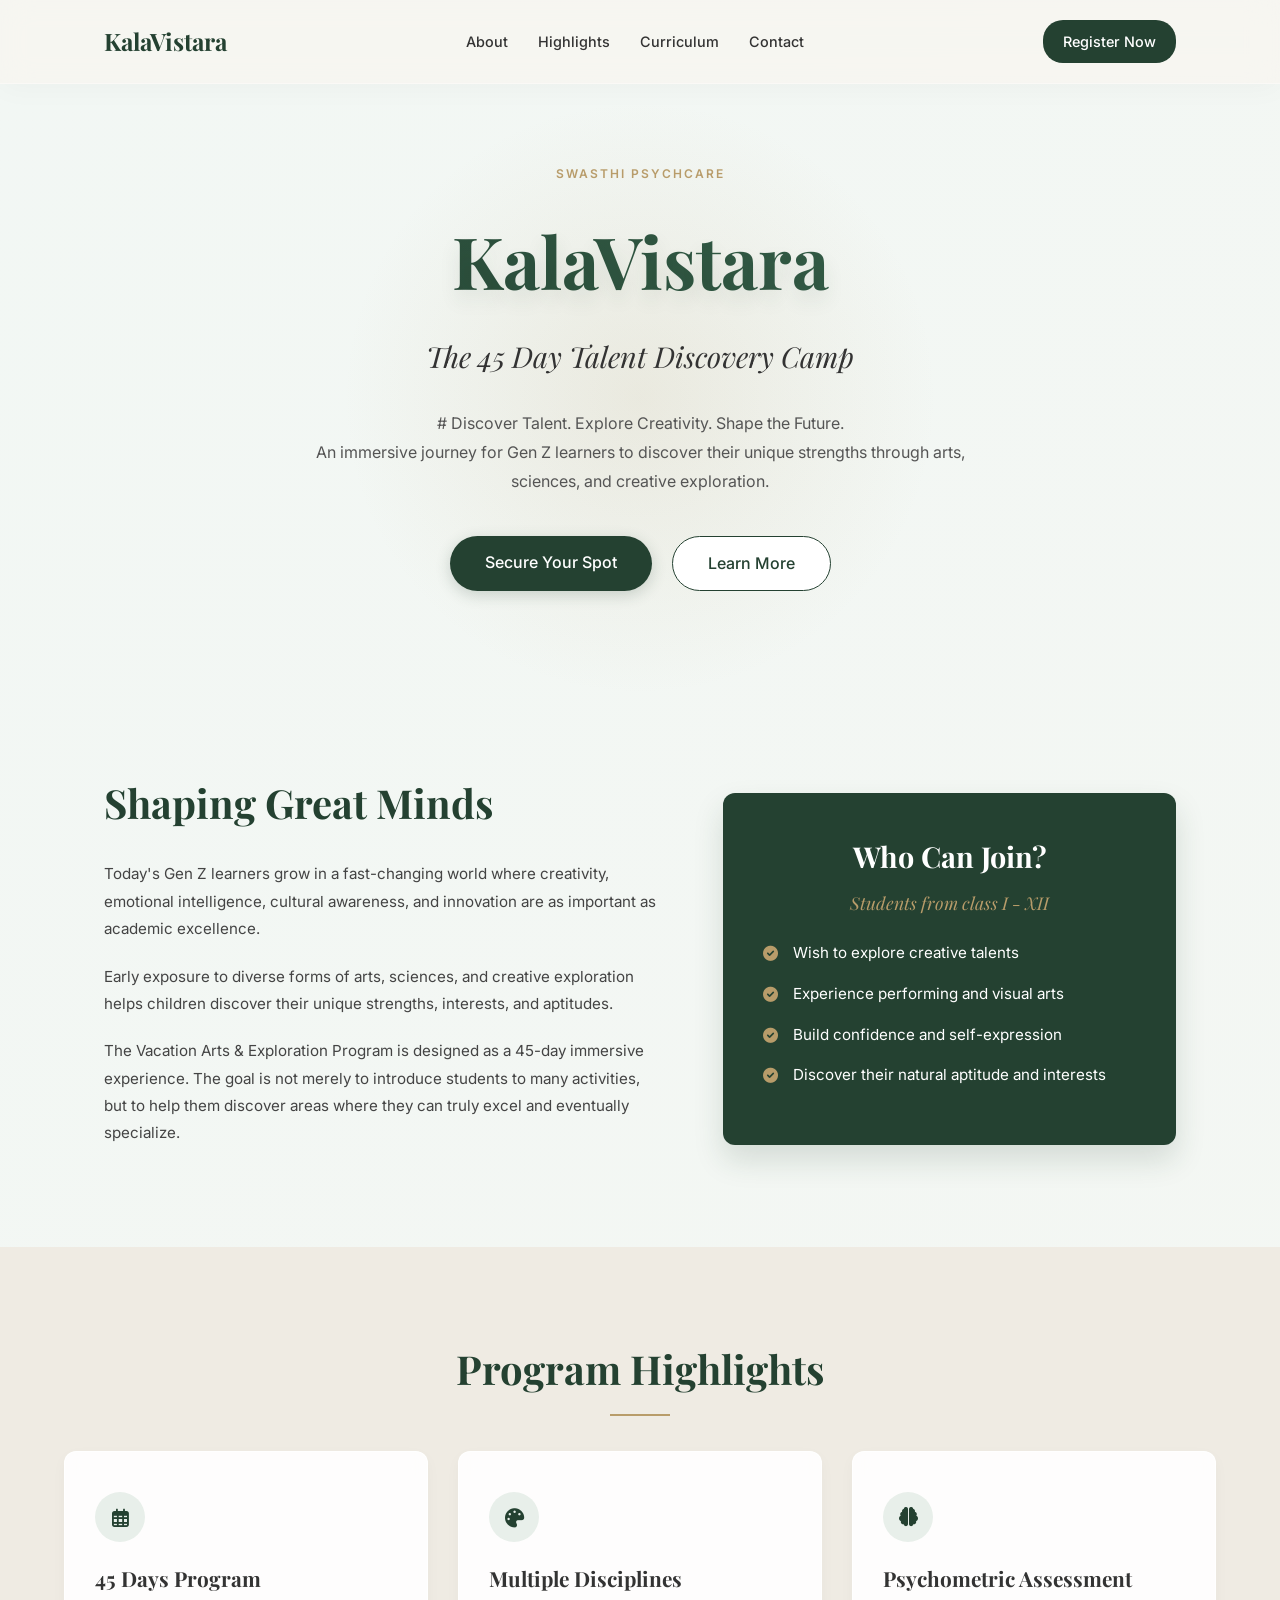
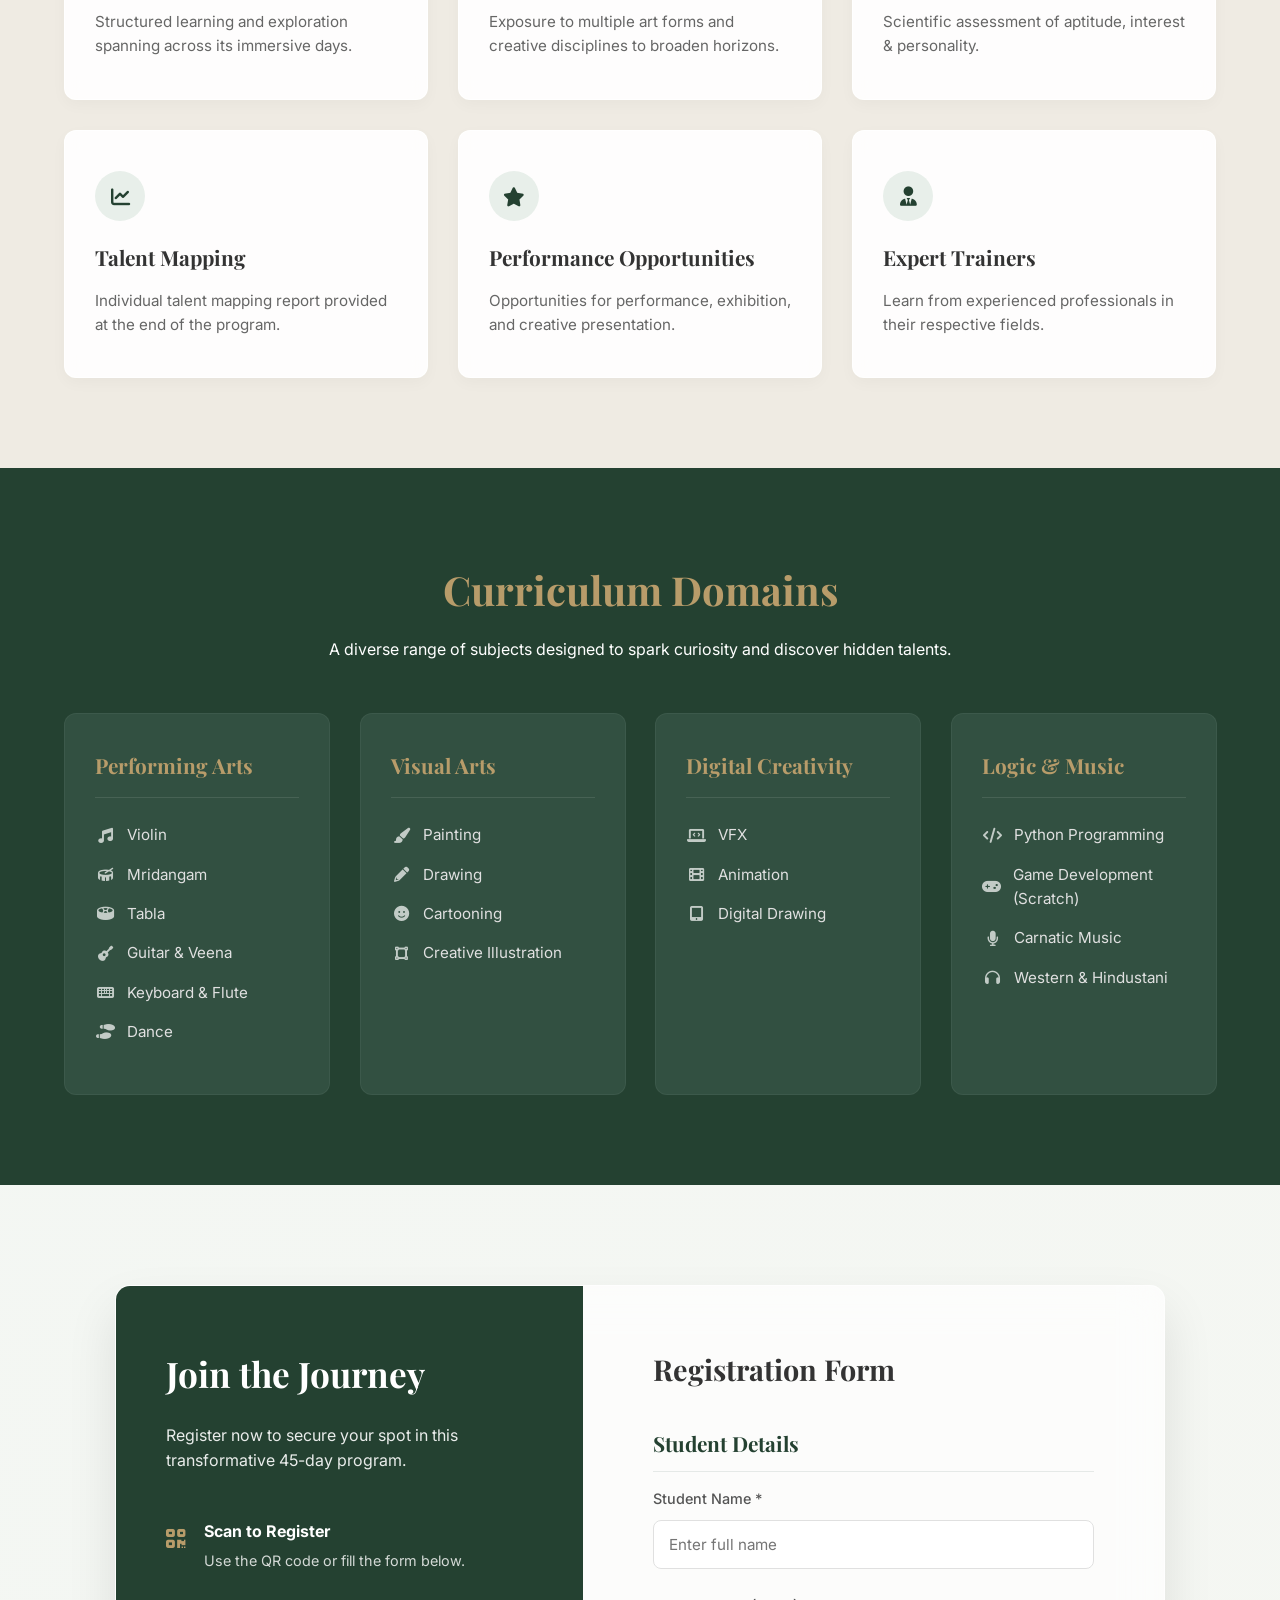
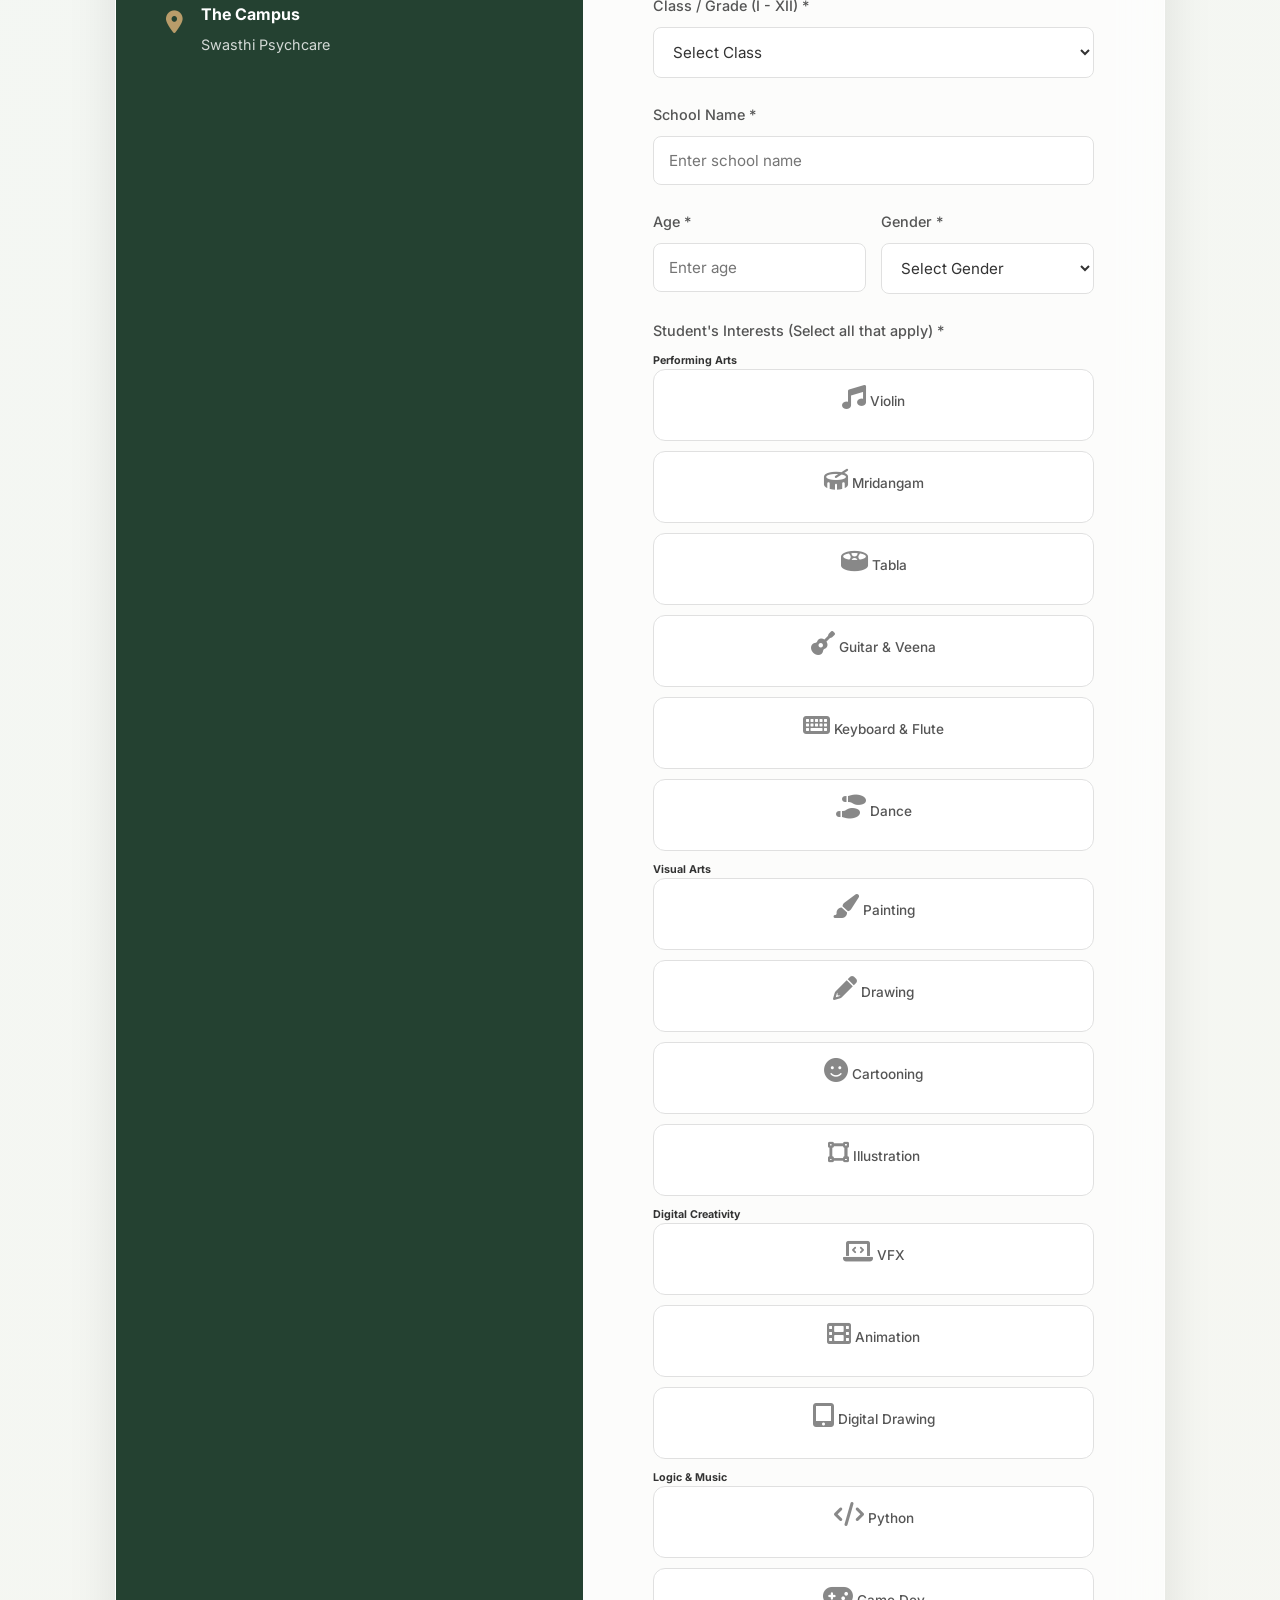
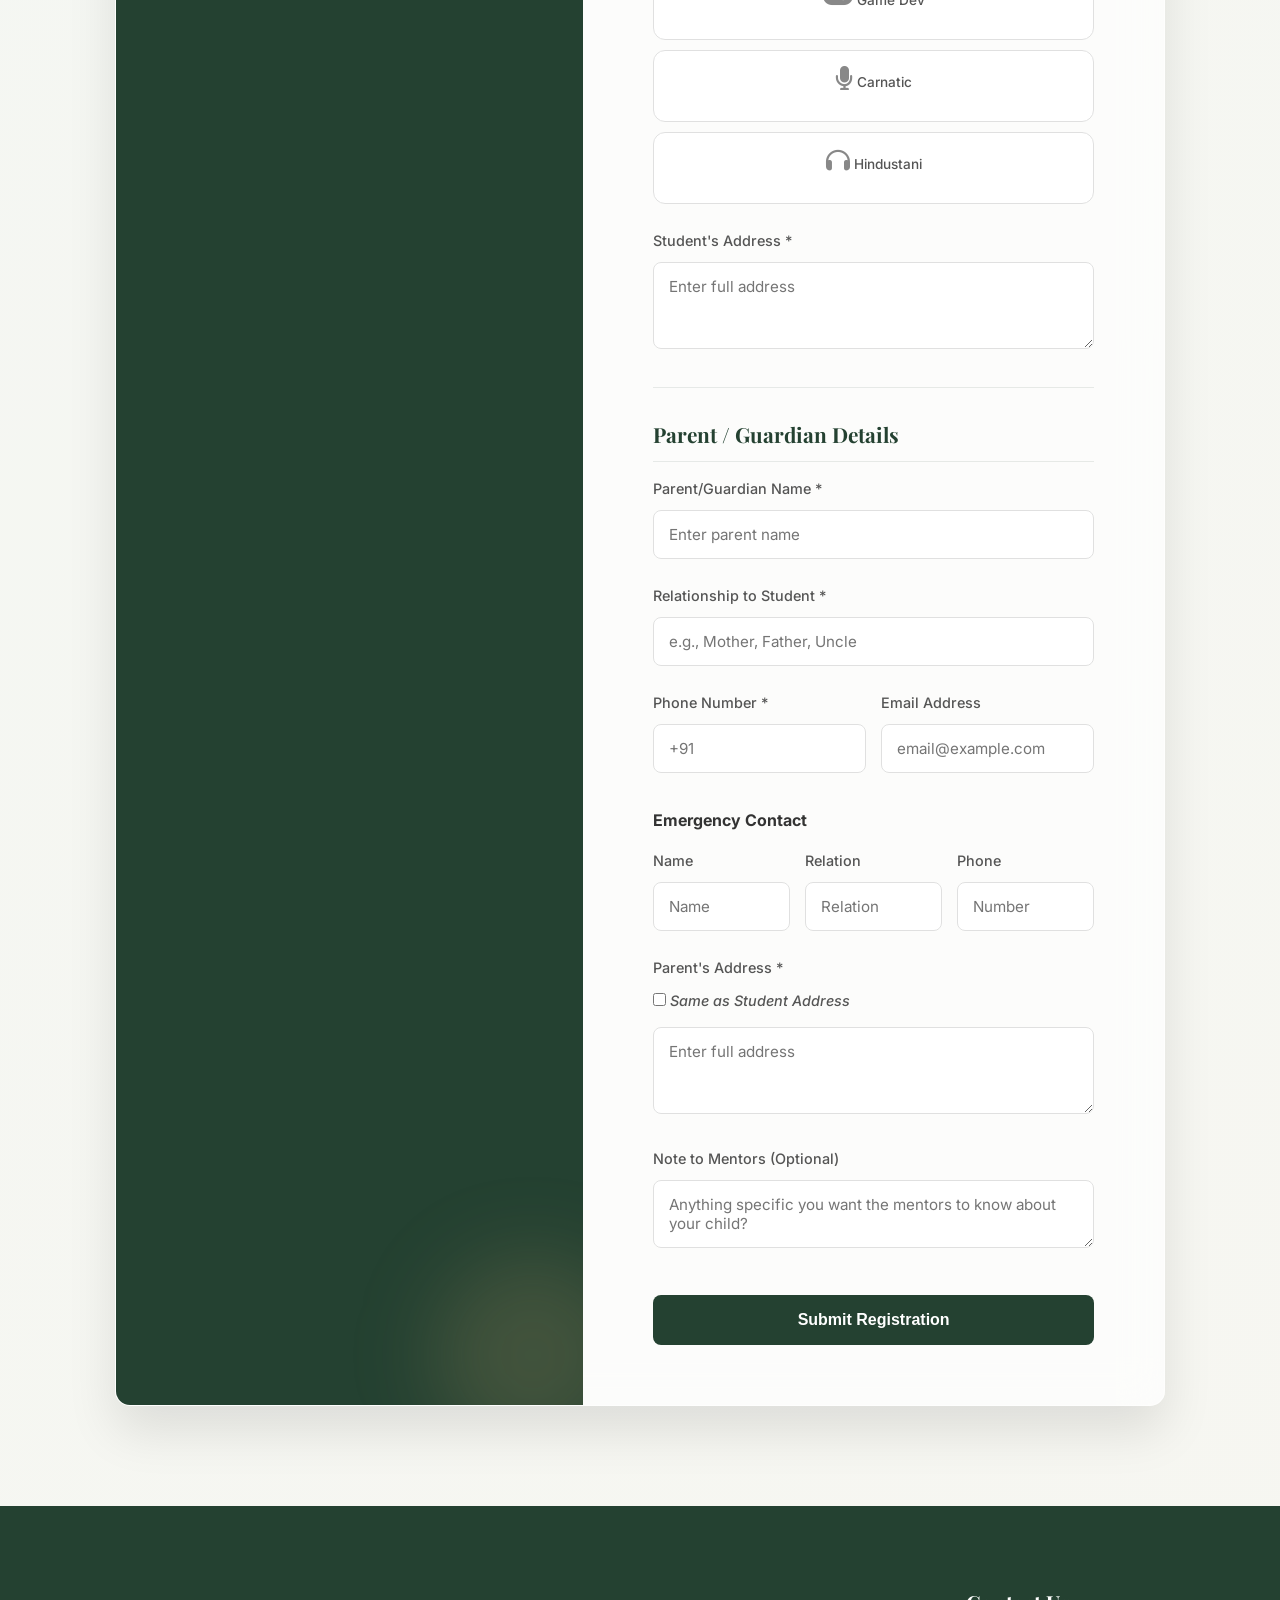
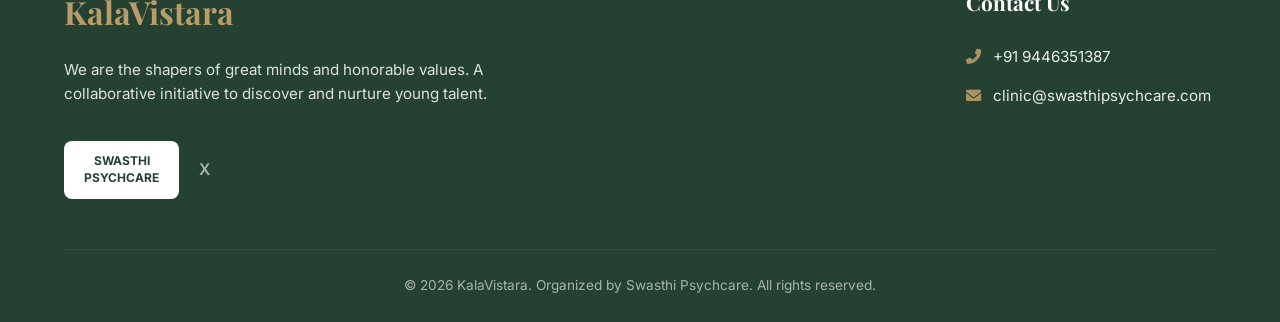
==== commit 3bdc5099: "Update footer and campus information in HTML" ====
--- a/kalavistara.html
+++ b/kalavistara.html
@@ -178,7 +178,7 @@
                     <div class="kv-info-icon"><i class="fas fa-map-marker-alt"></i></div>
                     <div>
                         <strong>The Campus</strong>
-                        <p>Swasthi Psychcare & Bhamini School</p>
+                        <p>Swasthi Psychcare </p>
                     </div>
                 </div>
             </div>
@@ -528,7 +528,7 @@
             </div>
         </div>
         <div class="kv-footer-bottom">
-            <p>&copy; 2026 KalaVistara. Organized by Swasthi Psychcare & Bhamini School. All rights reserved.</p>
+            <p>&copy; 2026 KalaVistara. Organized by Swasthi Psychcare. All rights reserved.</p>
         </div>
     </footer>
 
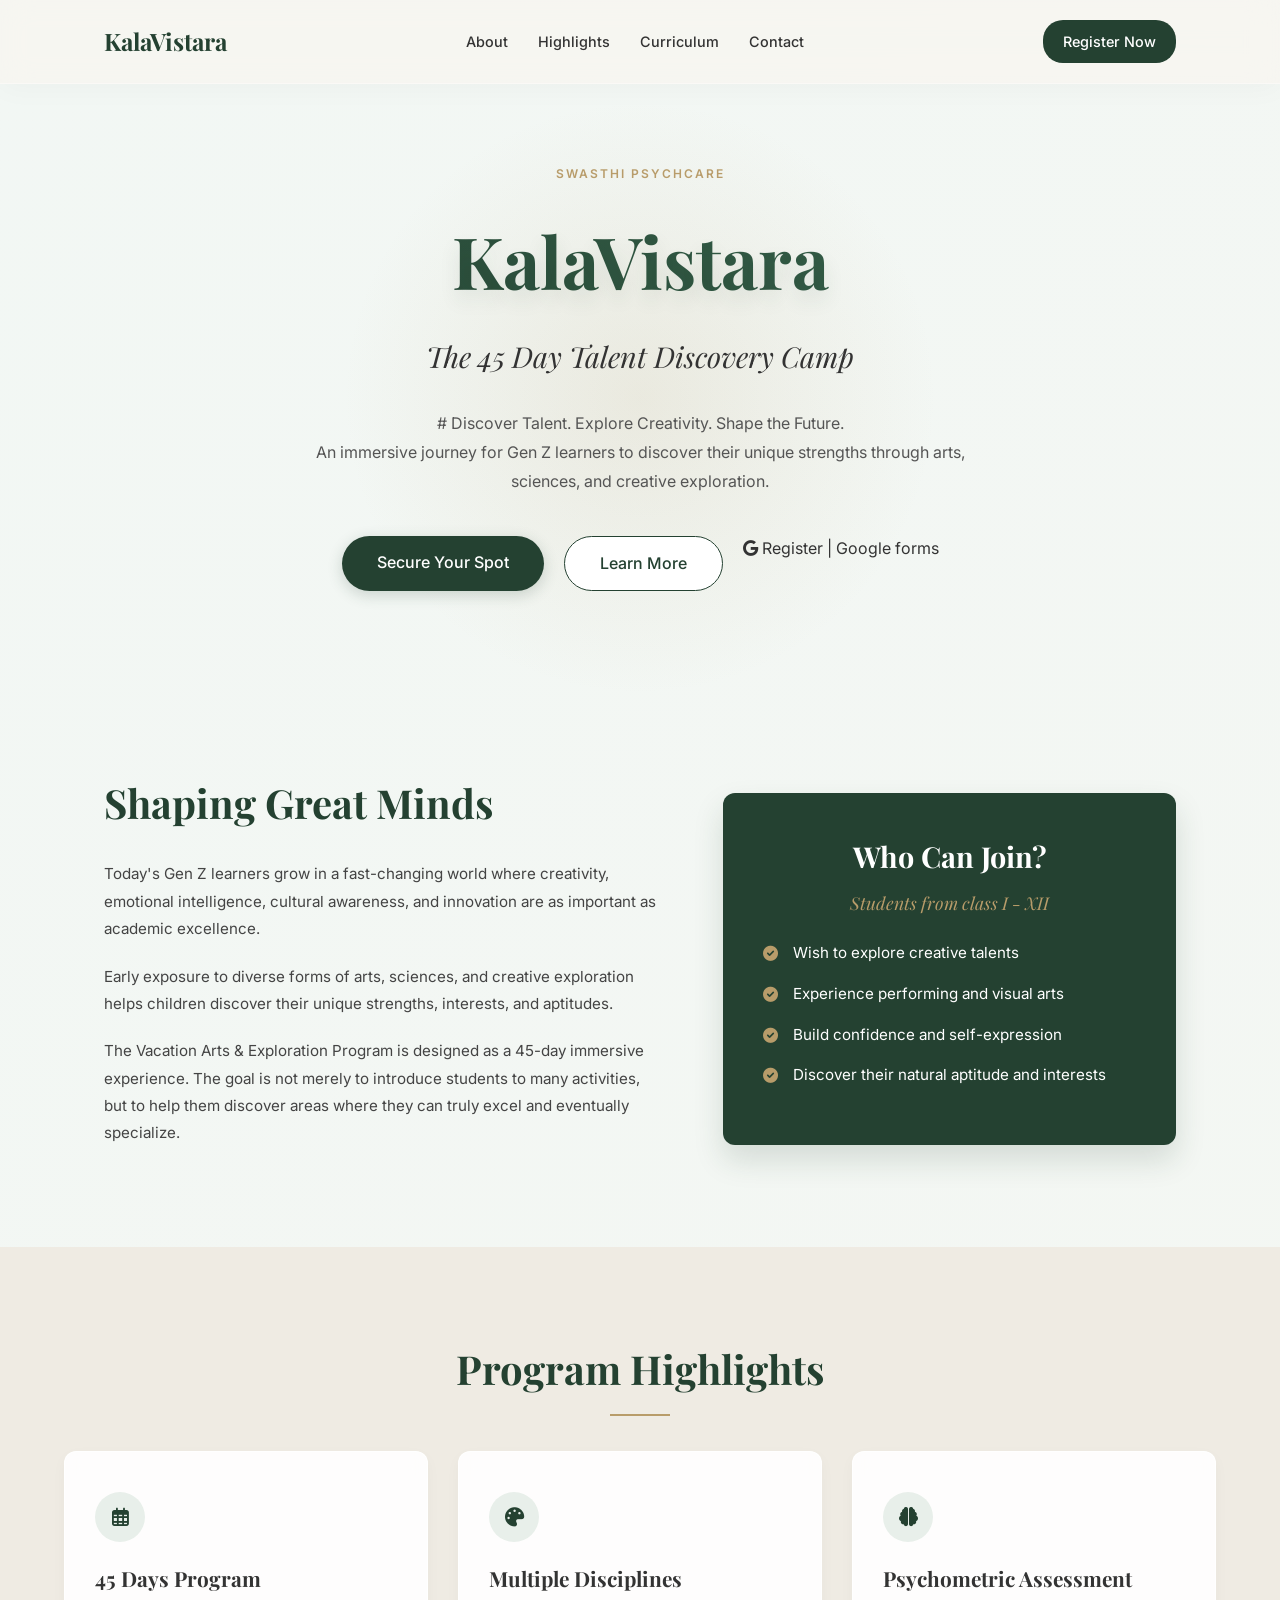
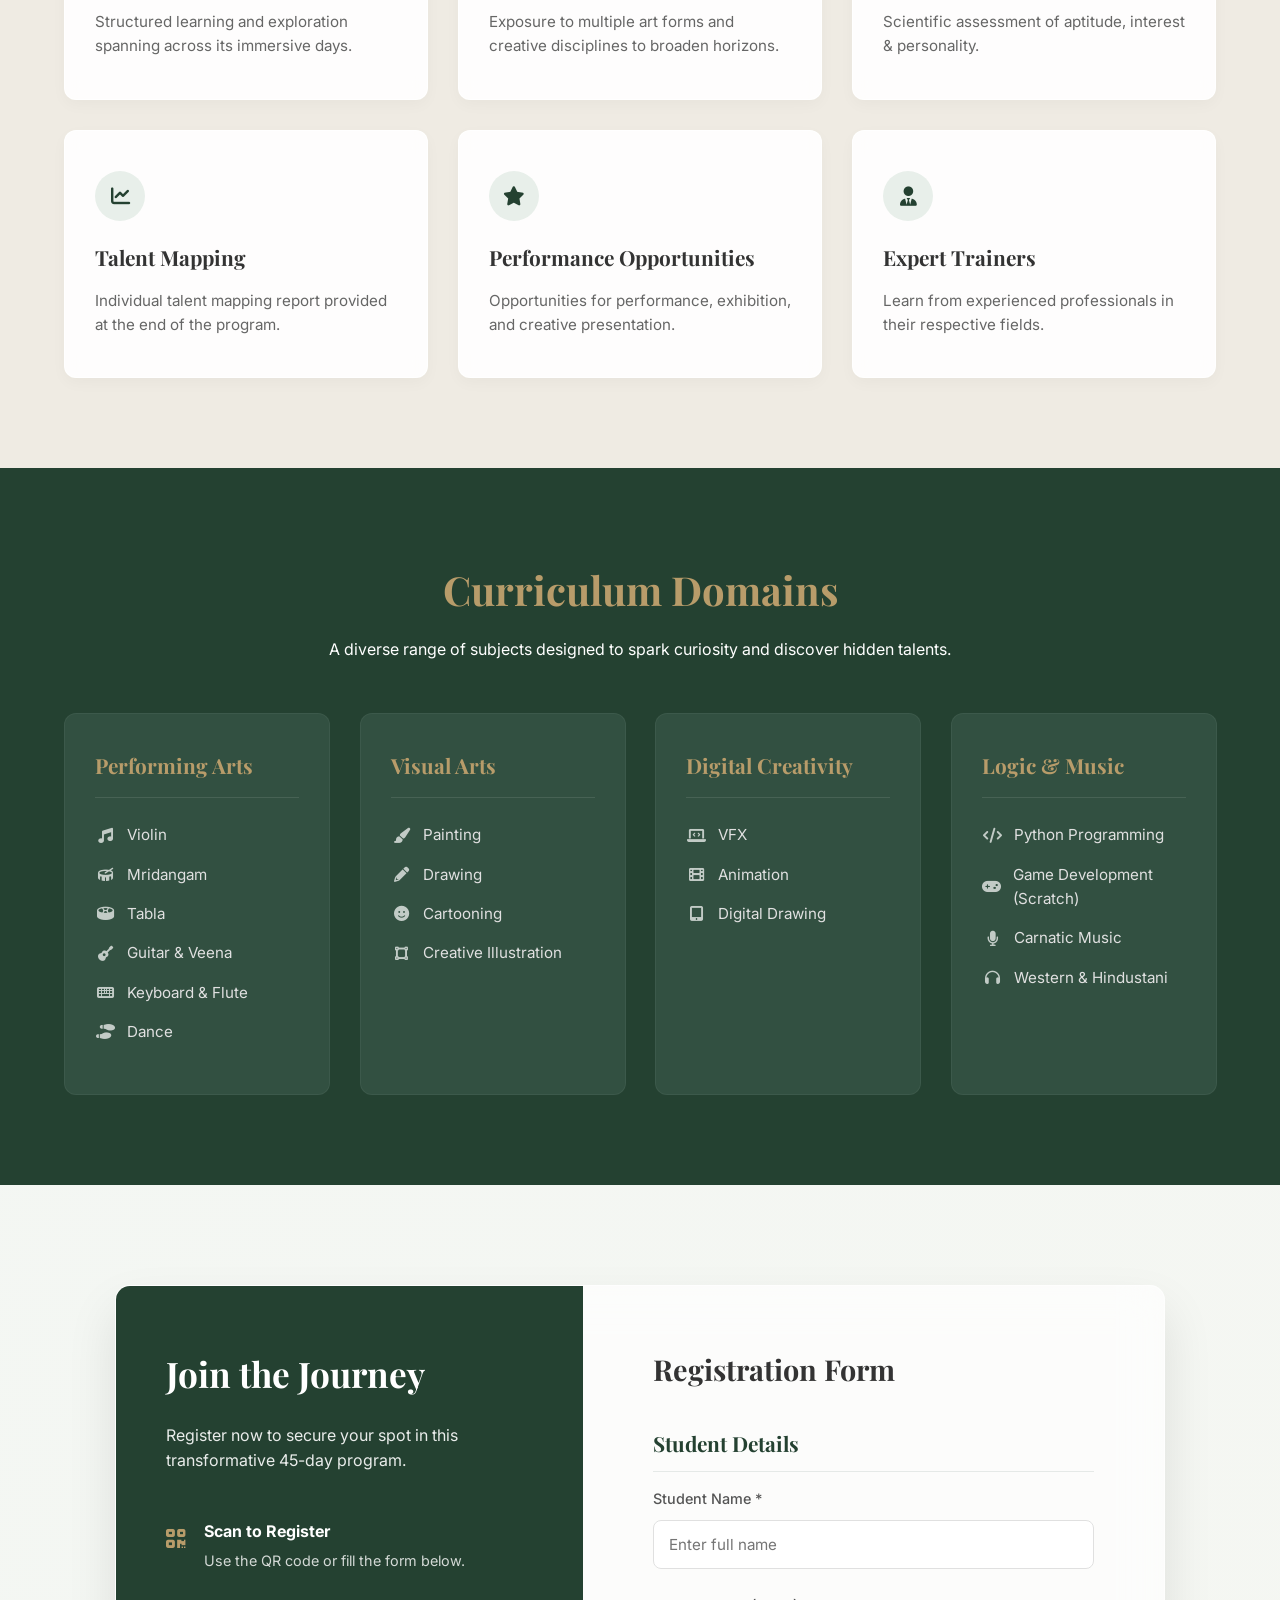
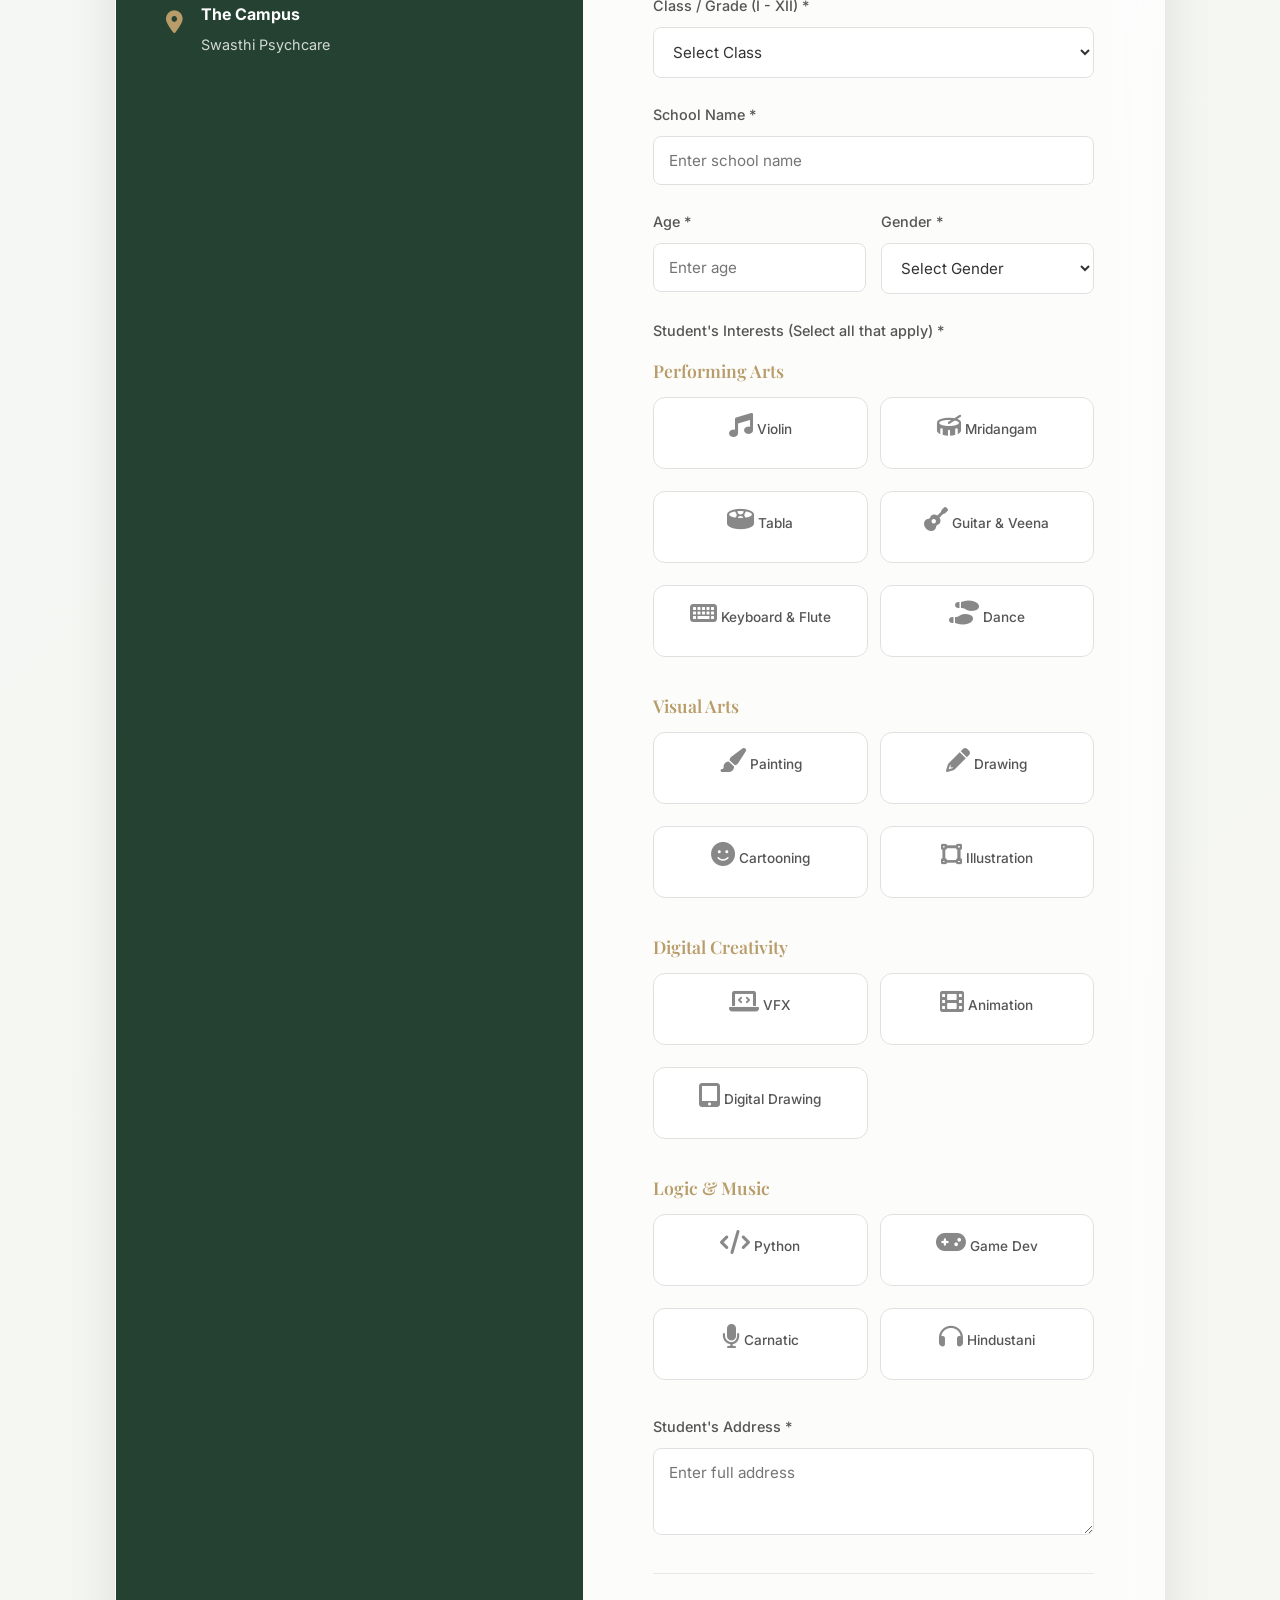
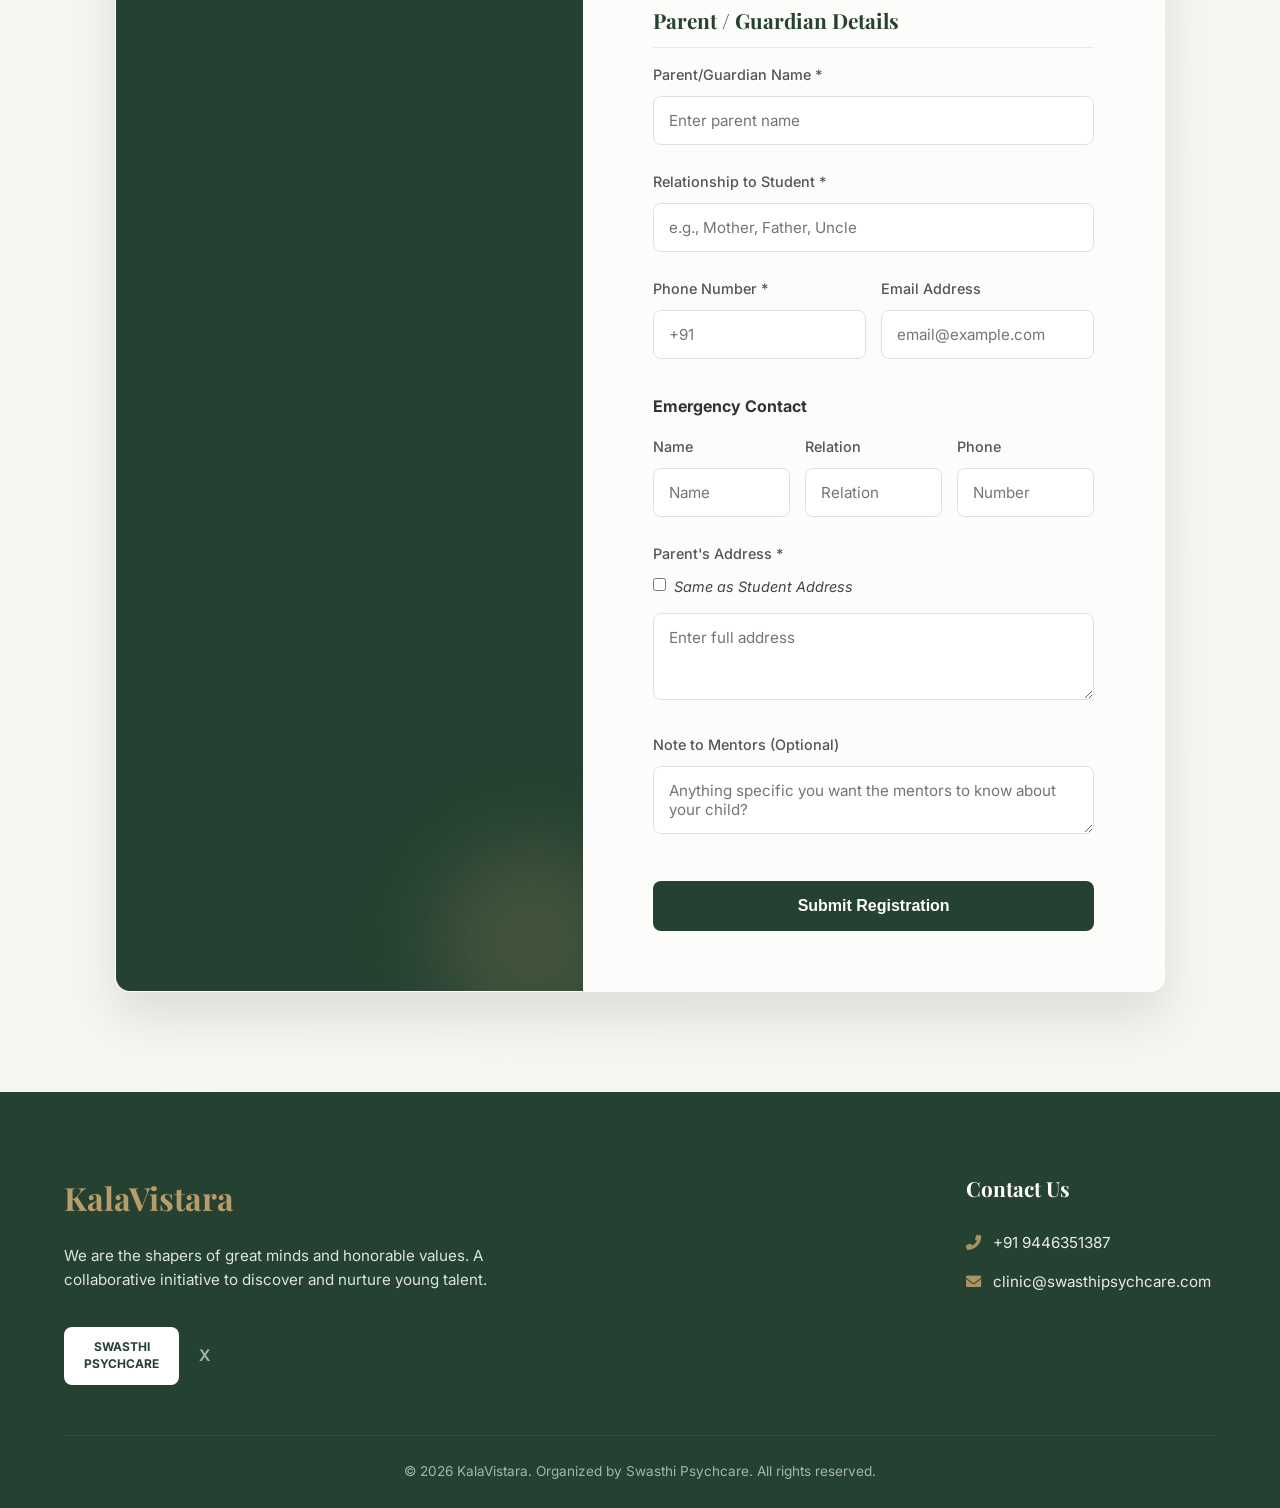
==== commit 2aa0a7a7: "interest card" ====
--- a/kalavistara.html
+++ b/kalavistara.html
@@ -46,6 +46,9 @@
             <div class="kv-hero-buttons">
                 <a href="#register" class="kv-btn-primary">Secure Your Spot</a>
                 <a href="#about" class="kv-btn-secondary">Learn More</a>
+                <a href="https://forms.gle/2VBKsbQegB7P4GWf9" target="_blank" class="kv-btn-google">
+                    <i class="fab fa-google"></i> Register | Google forms
+                </a>
             </div>
         </div>
     </section>
--- a/kalavistara.css
+++ b/kalavistara.css
@@ -811,414 +811,208 @@
         padding: 60px 5% 80px;
     }
 }
-/ *   N e w   F o r m   S t y l e s   * / - 
- . f o r m - s e c t i o n - t i t l e   { - 
-         f o n t - f a m i l y :   ' P l a y f a i r   D i s p l a y ' ,   s e r i f ; - 
-         f o n t - s i z e :   1 . 3 r e m ; - 
-         c o l o r :   v a r ( - - k v - d a r k - g r e e n ) ; - 
-         m a r g i n :   3 0 p x   0   1 5 p x ; - 
-         p a d d i n g - b o t t o m :   1 0 p x ; - 
-         b o r d e r - b o t t o m :   1 p x   s o l i d   r g b a ( 3 6 ,   6 5 ,   4 9 ,   0 . 1 ) ; - 
- } - 
- - 
- . f o r m - r o w   { - 
-         d i s p l a y :   f l e x ; - 
-         g a p :   1 5 p x ; - 
- } - 
- - 
- . f o r m - g r o u p . h a l f   { - 
-         f l e x :   1 ; - 
- } - 
- - 
- . f o r m - g r o u p . t h i r d   { - 
-         f l e x :   1 ; - 
- } - 
- - 
- . s u b - l a b e l   { - 
-         f o n t - s i z e :   1 r e m ; - 
-         c o l o r :   v a r ( - - k v - t e x t ) ; - 
-         m a r g i n - b o t t o m :   1 5 p x ; - 
-         m a r g i n - t o p :   1 0 p x ; - 
- } - 
- - 
- . f o r m - d i v i d e r   { - 
-         b o r d e r :   0 ; - 
-         h e i g h t :   1 p x ; - 
-         b a c k g r o u n d - c o l o r :   r g b a ( 3 6 ,   6 5 ,   4 9 ,   0 . 1 ) ; - 
-         m a r g i n :   3 0 p x   0 ; - 
- } - 
- - 
- / *   C h e c k b o x   S t y l e s   * / - 
- . c h e c k b o x - g r o u p   { - 
-         d i s p l a y :   g r i d ; - 
-         g r i d - t e m p l a t e - c o l u m n s :   r e p e a t ( a u t o - f i t ,   m i n m a x ( 1 6 0 p x ,   1 f r ) ) ; - 
-         g a p :   1 2 p x ; - 
-         m a r g i n - t o p :   1 0 p x ; - 
- } - 
- - 
- . c h e c k b o x - g r o u p   l a b e l , - 
- . c h e c k b o x - s i n g l e   l a b e l   { - 
-         d i s p l a y :   f l e x ; - 
-         a l i g n - i t e m s :   f l e x - s t a r t ; - 
-         g a p :   8 p x ; - 
-         f o n t - s i z e :   0 . 9 r e m ; - 
-         c o l o r :   # 4 4 4 ; - 
-         c u r s o r :   p o i n t e r ; - 
-         f o n t - w e i g h t :   n o r m a l ; - 
- } - 
- - 
- . c h e c k b o x - g r o u p   i n p u t [ t y p e = " c h e c k b o x " ] , - 
- . c h e c k b o x - s i n g l e   i n p u t [ t y p e = " c h e c k b o x " ]   { - 
-         w i d t h :   a u t o ; - 
-         m a r g i n - t o p :   3 p x ; - 
-         c u r s o r :   p o i n t e r ; - 
- } - 
- - 
- . c h e c k b o x - s i n g l e   { - 
-         m a r g i n - b o t t o m :   1 5 p x ; - 
- } - 
- - 
- t e x t a r e a   { - 
-         w i d t h :   1 0 0 % ; - 
-         p a d d i n g :   1 4 p x   1 5 p x ; - 
-         b o r d e r :   1 p x   s o l i d   # e 0 e 0 e 0 ; - 
-         b o r d e r - r a d i u s :   8 p x ; - 
-         f o n t - f a m i l y :   i n h e r i t ; - 
-         f o n t - s i z e :   0 . 9 5 r e m ; - 
-         c o l o r :   v a r ( - - k v - t e x t ) ; - 
-         t r a n s i t i o n :   0 . 3 s ; - 
-         r e s i z e :   v e r t i c a l ; - 
- } - 
- - 
- t e x t a r e a : f o c u s   { - 
-         b o r d e r - c o l o r :   v a r ( - - k v - d a r k - g r e e n ) ; - 
-         o u t l i n e :   n o n e ; - 
- } - 
- - 
- @ m e d i a   ( m a x - w i d t h :   6 0 0 p x )   { - 
-         . f o r m - r o w   { - 
-                 f l e x - d i r e c t i o n :   c o l u m n ; - 
-                 g a p :   0 ; - 
-         } - 
- } - 
- / *   N e w   E n h a n c e d   I n t e r e s t   C a r d s   * / - 
- . i n t e r e s t s - c o n t a i n e r   { - 
-         d i s p l a y :   f l e x ; - 
-         f l e x - d i r e c t i o n :   c o l u m n ; - 
-         g a p :   2 5 p x ; - 
-         m a r g i n - t o p :   1 5 p x ; - 
- } - 
- - 
- . i n t e r e s t - c a t e g o r y   h 6   { - 
-         f o n t - f a m i l y :   ' P l a y f a i r   D i s p l a y ' ,   s e r i f ; - 
-         f o n t - s i z e :   1 . 1 r e m ; - 
-         c o l o r :   v a r ( - - k v - g o l d ) ; - 
-         m a r g i n - b o t t o m :   1 2 p x ; - 
-         f o n t - w e i g h t :   6 0 0 ; - 
- } - 
- - 
- . i n t e r e s t - g r i d   { - 
-         d i s p l a y :   g r i d ; - 
-         g r i d - t e m p l a t e - c o l u m n s :   r e p e a t ( a u t o - f i l l ,   m i n m a x ( 1 4 0 p x ,   1 f r ) ) ; - 
-         g a p :   1 2 p x ; - 
- } - 
- - 
- . i n t e r e s t - c a r d   { - 
-         p o s i t i o n :   r e l a t i v e ; - 
-         b o r d e r :   1 p x   s o l i d   # e 0 e 0 e 0 ; - 
-         b o r d e r - r a d i u s :   1 2 p x ; - 
-         p a d d i n g :   1 5 p x   1 0 p x ; - 
-         t e x t - a l i g n :   c e n t e r ; - 
-         c u r s o r :   p o i n t e r ; - 
-         t r a n s i t i o n :   a l l   0 . 3 s   e a s e ; - 
-         b a c k g r o u n d - c o l o r :   v a r ( - - k v - w h i t e ) ; - 
-         d i s p l a y :   f l e x ; - 
-         f l e x - d i r e c t i o n :   c o l u m n ; - 
-         a l i g n - i t e m s :   c e n t e r ; - 
-         j u s t i f y - c o n t e n t :   c e n t e r ; - 
-         g a p :   1 0 p x ; - 
-         o v e r f l o w :   h i d d e n ; - 
- } - 
- - 
- / *   H i d e   t h e   a c t u a l   c h e c k b o x   * / - 
- . i n t e r e s t - c a r d   i n p u t [ t y p e = " c h e c k b o x " ]   { - 
-         p o s i t i o n :   a b s o l u t e ; - 
-         o p a c i t y :   0 ; - 
-         c u r s o r :   p o i n t e r ; - 
-         h e i g h t :   0 ; - 
-         w i d t h :   0 ; - 
- } - 
- - 
- / *   T h e   v i s u a l   e l e m e n t s   * / - 
- . i n t e r e s t - c a r d   . i c o n   { - 
-         f o n t - s i z e :   1 . 5 r e m ; - 
-         c o l o r :   # 8 8 8 ; - 
-         t r a n s i t i o n :   a l l   0 . 3 s   e a s e ; - 
- } - 
- - 
- . i n t e r e s t - c a r d   s p a n   { - 
-         f o n t - s i z e :   0 . 8 5 r e m ; - 
-         f o n t - w e i g h t :   5 0 0 ; - 
-         c o l o r :   # 5 5 5 ; - 
-         t r a n s i t i o n :   a l l   0 . 3 s   e a s e ; - 
-         l i n e - h e i g h t :   1 . 2 ; - 
- } - 
- - 
- / *   H o v e r   S t a t e   * / - 
- . i n t e r e s t - c a r d : h o v e r   { - 
-         b o r d e r - c o l o r :   v a r ( - - k v - g o l d ) ; - 
-         t r a n s f o r m :   t r a n s l a t e Y ( - 2 p x ) ; - 
-         b o x - s h a d o w :   0   4 p x   1 2 p x   r g b a ( 1 8 4 ,   1 5 6 ,   1 0 6 ,   0 . 1 ) ; - 
- } - 
- - 
- . i n t e r e s t - c a r d : h o v e r   . i c o n   { - 
-         c o l o r :   v a r ( - - k v - g o l d ) ; - 
- } - 
- - 
- / *   S e l e c t e d   S t a t e   * / - 
- . i n t e r e s t - c a r d   i n p u t [ t y p e = " c h e c k b o x " ] : c h e c k e d   ~   . i c o n   { - 
-         c o l o r :   v a r ( - - k v - d a r k - g r e e n ) ; - 
- } - 
- - 
- . i n t e r e s t - c a r d   i n p u t [ t y p e = " c h e c k b o x " ] : c h e c k e d   ~   s p a n   { - 
-         c o l o r :   v a r ( - - k v - d a r k - g r e e n ) ; - 
-         f o n t - w e i g h t :   6 0 0 ; - 
- } - 
- - 
- . i n t e r e s t - c a r d : h a s ( i n p u t [ t y p e = " c h e c k b o x " ] : c h e c k e d )   { - 
-         b o r d e r - c o l o r :   v a r ( - - k v - d a r k - g r e e n ) ; - 
-         b a c k g r o u n d - c o l o r :   # E 8 E F E A ; - 
-         b o x - s h a d o w :   i n s e t   0   0   0   1 p x   v a r ( - - k v - d a r k - g r e e n ) ,   0   4 p x   1 2 p x   r g b a ( 3 6 ,   6 5 ,   4 9 ,   0 . 1 ) ; - 
- } - 
- - 
- / *   S e l e c t e d   c h e c k m a r k   i n d i c a t o r   * / - 
- . i n t e r e s t - c a r d : : a f t e r   { - 
-         c o n t e n t :   ' \ f 0 5 8 ' ;   / *   F o n t A w e s o m e   c h e c k - c i r c l e   * / - 
-         f o n t - f a m i l y :   ' F o n t   A w e s o m e   6   F r e e ' ; - 
-         f o n t - w e i g h t :   9 0 0 ; - 
-         p o s i t i o n :   a b s o l u t e ; - 
-         t o p :   8 p x ; - 
-         r i g h t :   8 p x ; - 
-         c o l o r :   v a r ( - - k v - d a r k - g r e e n ) ; - 
-         f o n t - s i z e :   1 r e m ; - 
-         o p a c i t y :   0 ; - 
-         t r a n s f o r m :   s c a l e ( 0 . 5 ) ; - 
-         t r a n s i t i o n :   a l l   0 . 3 s   c u b i c - b e z i e r ( 0 . 1 7 5 ,   0 . 8 8 5 ,   0 . 3 2 ,   1 . 2 7 5 ) ; - 
- } - 
- - 
- . i n t e r e s t - c a r d : h a s ( i n p u t [ t y p e = " c h e c k b o x " ] : c h e c k e d ) : : a f t e r   { - 
-         o p a c i t y :   1 ; - 
-         t r a n s f o r m :   s c a l e ( 1 ) ; - 
- } - 
- - 
- @ m e d i a   ( m a x - w i d t h :   4 8 0 p x )   { - 
-         . i n t e r e s t - g r i d   { - 
-                 g r i d - t e m p l a t e - c o l u m n s :   r e p e a t ( 2 ,   1 f r ) ; - 
-         } - 
- } - 
- +/* New Form Styles */
+.form-section-title {
+    font-family: 'Playfair Display', serif;
+    font-size: 1.3rem;
+    color: var(--kv-dark-green);
+    margin: 30px 0 15px;
+    padding-bottom: 10px;
+    border-bottom: 1px solid rgba(36, 65, 49, 0.1);
+}
+
+.form-row {
+    display: flex;
+    gap: 15px;
+}
+
+.form-group.half {
+    flex: 1;
+}
+
+.form-group.third {
+    flex: 1;
+}
+
+.sub-label {
+    font-size: 1rem;
+    color: var(--kv-text);
+    margin-bottom: 15px;
+    margin-top: 10px;
+}
+
+.form-divider {
+    border: 0;
+    height: 1px;
+    background-color: rgba(36, 65, 49, 0.1);
+    margin: 30px 0;
+}
+
+/* Checkbox Styles */
+.checkbox-group {
+    display: grid;
+    grid-template-columns: repeat(auto-fit, minmax(160px, 1fr));
+    gap: 12px;
+    margin-top: 10px;
+}
+
+.checkbox-group label,
+.checkbox-single label {
+    display: flex;
+    align-items: flex-start;
+    gap: 8px;
+    font-size: 0.9rem;
+    color: #444;
+    cursor: pointer;
+    font-weight: normal;
+}
+
+.checkbox-group input[type="checkbox"],
+.checkbox-single input[type="checkbox"] {
+    width: auto;
+    margin-top: 3px;
+    cursor: pointer;
+}
+
+.checkbox-single {
+    margin-bottom: 15px;
+}
+
+textarea {
+    width: 100%;
+    padding: 14px 15px;
+    border: 1px solid #e0e0e0;
+    border-radius: 8px;
+    font-family: inherit;
+    font-size: 0.95rem;
+    color: var(--kv-text);
+    transition: 0.3s;
+    resize: vertical;
+}
+
+textarea:focus {
+    border-color: var(--kv-dark-green);
+    outline: none;
+}
+
+@media (max-width: 600px) {
+    .form-row {
+        flex-direction: column;
+        gap: 0;
+    }
+}
+/* New Enhanced Interest Cards */
+.interests-container {
+    display: flex;
+    flex-direction: column;
+    gap: 25px;
+    margin-top: 15px;
+}
+
+.interest-category h6 {
+    font-family: 'Playfair Display', serif;
+    font-size: 1.1rem;
+    color: var(--kv-gold);
+    margin-bottom: 12px;
+    font-weight: 600;
+}
+
+.interest-grid {
+    display: grid;
+    grid-template-columns: repeat(auto-fill, minmax(140px, 1fr));
+    gap: 12px;
+}
+
+.interest-card {
+    position: relative;
+    border: 1px solid #e0e0e0;
+    border-radius: 12px;
+    padding: 15px 10px;
+    text-align: center;
+    cursor: pointer;
+    transition: all 0.3s ease;
+    background-color: var(--kv-white);
+    display: flex;
+    flex-direction: column;
+    align-items: center;
+    justify-content: center;
+    gap: 10px;
+    overflow: hidden;
+}
+
+/* Hide the actual checkbox */
+.interest-card input[type="checkbox"] {
+    position: absolute;
+    opacity: 0;
+    cursor: pointer;
+    height: 0;
+    width: 0;
+}
+
+/* The visual elements */
+.interest-card .icon {
+    font-size: 1.5rem;
+    color: #888;
+    transition: all 0.3s ease;
+}
+
+.interest-card span {
+    font-size: 0.85rem;
+    font-weight: 500;
+    color: #555;
+    transition: all 0.3s ease;
+    line-height: 1.2;
+}
+
+/* Hover State */
+.interest-card:hover {
+    border-color: var(--kv-gold);
+    transform: translateY(-2px);
+    box-shadow: 0 4px 12px rgba(184, 156, 106, 0.1);
+}
+
+.interest-card:hover .icon {
+    color: var(--kv-gold);
+}
+
+/* Selected State */
+.interest-card input[type="checkbox"]:checked ~ .icon {
+    color: var(--kv-dark-green);
+}
+
+.interest-card input[type="checkbox"]:checked ~ span {
+    color: var(--kv-dark-green);
+    font-weight: 600;
+}
+
+.interest-card:has(input[type="checkbox"]:checked) {
+    border-color: var(--kv-dark-green);
+    background-color: #E8EFEA;
+    box-shadow: inset 0 0 0 1px var(--kv-dark-green), 0 4px 12px rgba(36, 65, 49, 0.1);
+}
+
+/* Selected checkmark indicator */
+.interest-card::after {
+    content: '\f058'; /* FontAwesome check-circle */
+    font-family: 'Font Awesome 6 Free';
+    font-weight: 900;
+    position: absolute;
+    top: 8px;
+    right: 8px;
+    color: var(--kv-dark-green);
+    font-size: 1rem;
+    opacity: 0;
+    transform: scale(0.5);
+    transition: all 0.3s cubic-bezier(0.175, 0.885, 0.32, 1.275);
+}
+
+.interest-card:has(input[type="checkbox"]:checked)::after {
+    opacity: 1;
+    transform: scale(1);
+}
+
+@media (max-width: 480px) {
+    .interest-grid {
+        grid-template-columns: repeat(2, 1fr);
+    }
+}
--- a/premium.css
+++ b/premium.css
@@ -348,3 +348,8 @@
     animation: fadeIn 0.8s ease forwards;
     animation-delay: 1.5s;
 }
+
+.interest-icon{
+image-rendering:auto;
+filter:contrast(1.1);
+}
